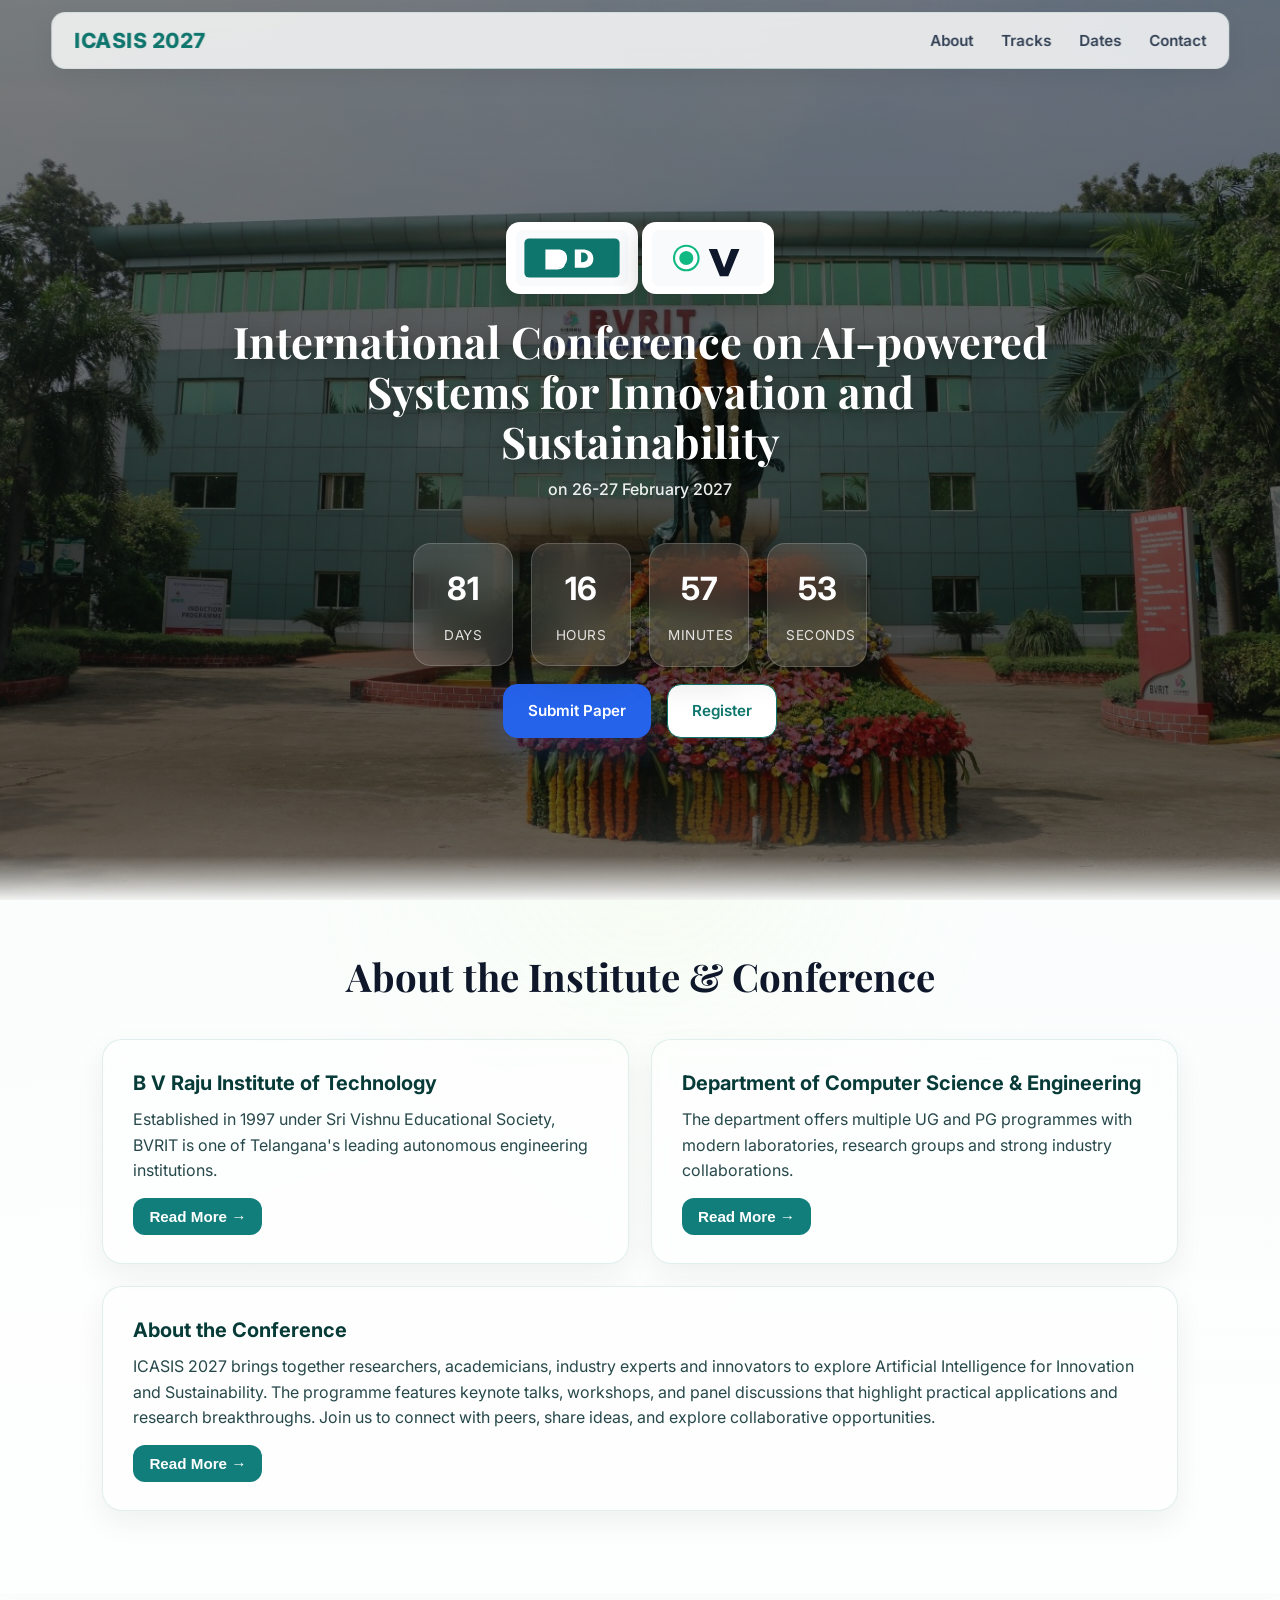
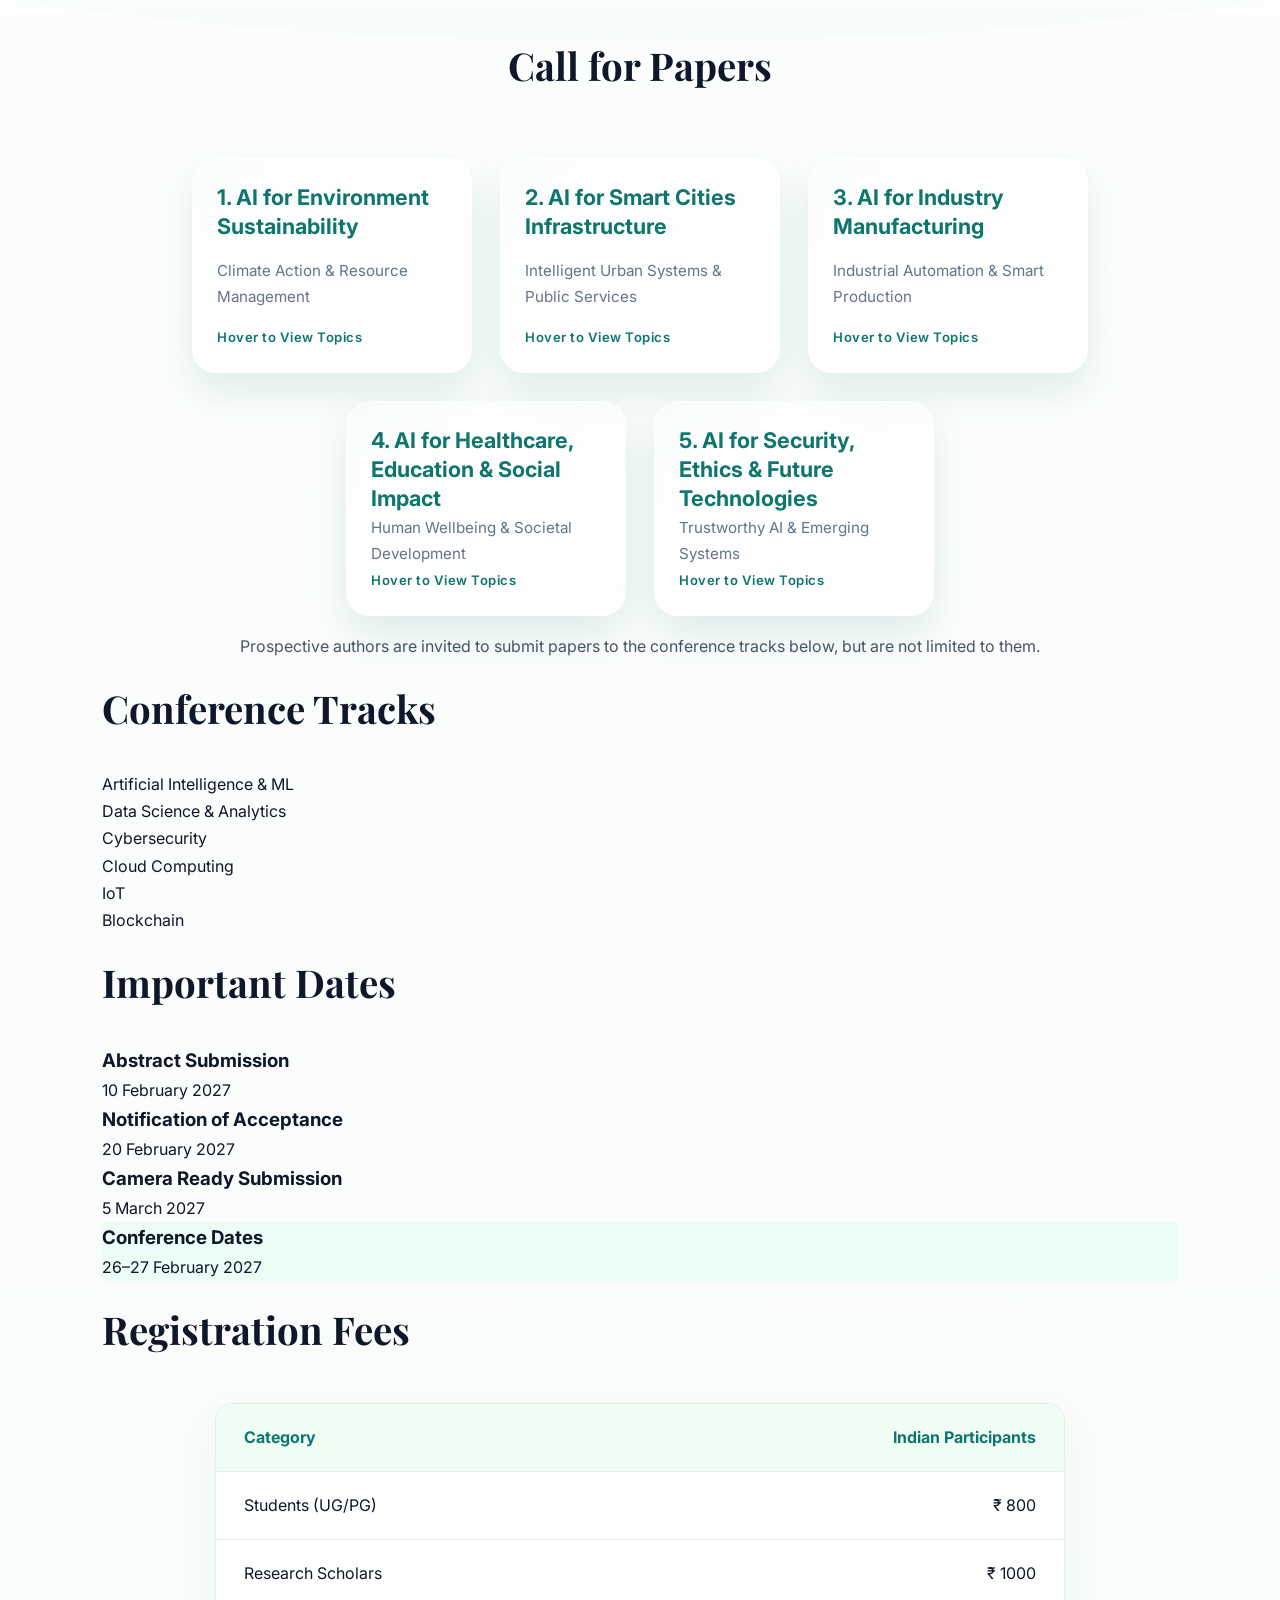
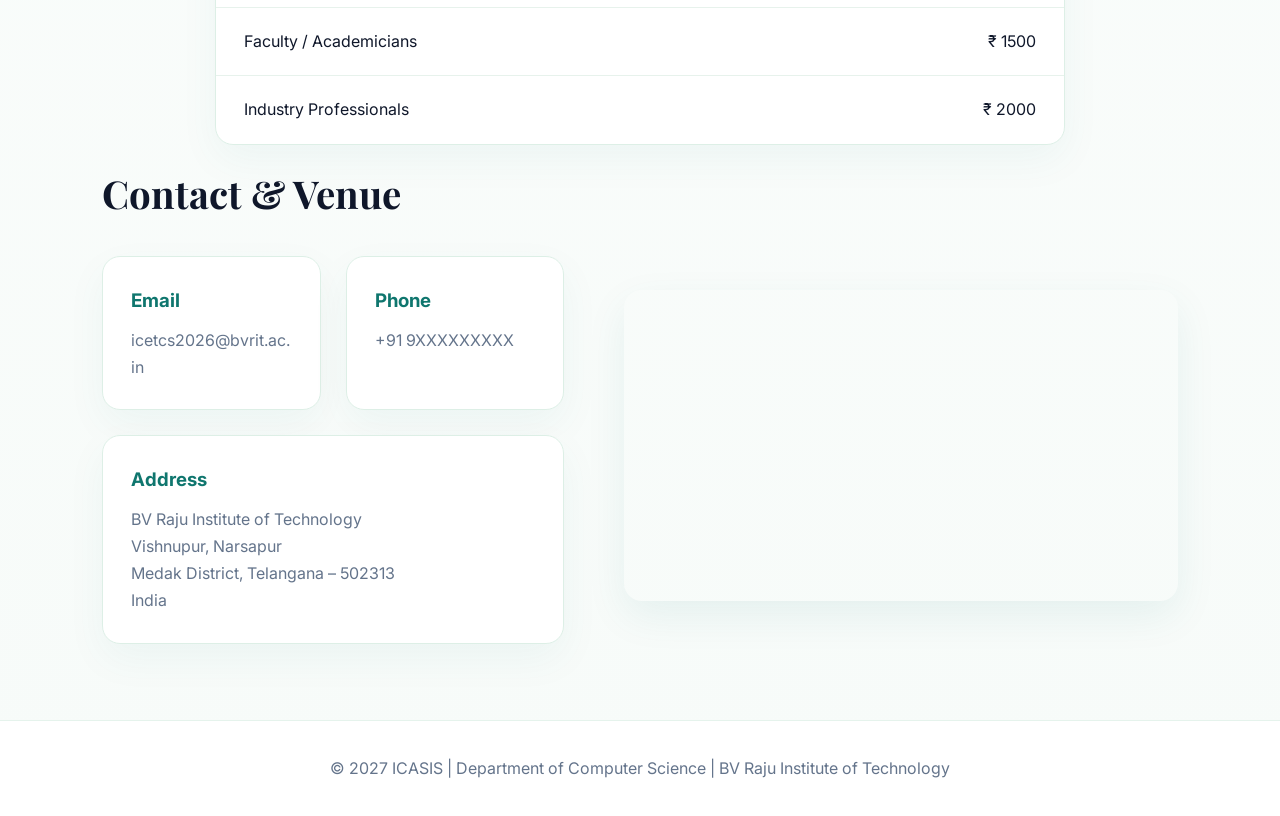
==== index.html @ be3a8ee1 "Initial commit — About & CFP UI updates" ====
<!DOCTYPE html>
<html lang="en">
<head>
    <meta charset="UTF-8">
    <title>ICASIS 2027 | BV Raju Institute of Technology</title>
    <meta name="viewport" content="width=device-width, initial-scale=1.0">

    <!-- Google Fonts -->
    <link href="https://fonts.googleapis.com/css2?family=Playfair+Display:wght@600&family=Inter:wght@400;500;600&display=swap" rel="stylesheet">

    <!-- External CSS -->
    <link rel="stylesheet" href="style.css?v=2">
</head>

<body>

<nav>
    <div class="logo">ICASIS 2027</div>
    <div class="nav-links">
        <a href="#about">About</a>
        <a href="#tracks">Tracks</a>
        <a href="#dates">Dates</a>
        <a href="#contact">Contact</a>
    </div>
</nav>

<section class="hero">

    <div class="hero-overlay"></div>

    <div class="hero-content">

        <div class="hero-logos">

            <img src="images/bvrit-logo.svg" alt="BVRIT">

            <img src="images/conference-logo.svg" alt="Conference">

        </div>

        <h1>
            International Conference on AI-powered Systems for Innovation and Sustainability
        </h1>


        <p>on 26-27 February 2027</p>

        <div class="countdown">

    <div class="time-box">
        <span id="days">00</span>
        <small>Days</small>
    </div>

    <div class="time-box">
        <span id="hours">00</span>
        <small>Hours</small>
    </div>

    <div class="time-box">
        <span id="minutes">00</span>
        <small>Minutes</small>
    </div>

    <div class="time-box">
        <span id="seconds">00</span>
        <small>Seconds</small>
    </div>

</div>

        <div class="buttons">

            <a href="#registration" class="btn primary">
                Submit Paper
            </a>

            <a href="#contact" class="btn secondary">
                Register
            </a>

        </div>

    </div>

</section>


<!-- ===========================

    <!-- ===========================
         ABOUT (Redesigned)
    =========================== -->

    <section class="section" id="about">

        <div class="about-section">

            <div class="about-header section-title">
                <h2>About the Institute & Conference</h2>
            </div>

            <div class="about-grid">

                <article class="about-card" data-preview-lines="3" aria-expanded="false">
                    <h3>B V Raju Institute of Technology</h3>
                    <p class="preview">Established in 1997 under Sri Vishnu Educational Society, BVRIT is one of Telangana's leading autonomous engineering institutions.</p>
                    <div class="full-content" hidden>
                        <p>B V Raju Institute of Technology (BVRIT) was established in 1997 under the auspices of the Sri Vishnu Educational Society (SVES) by the eminent philanthropist Padmabhushan Dr. B. V. Raju. Since 2014, the institute has been granted autonomous status by the University Grants Commission (UGC). It is approved by AICTE and affiliated to JNTU Hyderabad, Telangana. The institute is guided by a governing body comprising distinguished professionals from IITs, premier engineering institutions, and government sectors, under the leadership of Sri K. V. Vishnu Raju. The institution follows a strong academic governance framework focused on continuous improvement, quality enhancement, and excellence in technical education.</p>
                        <p>The institute offers a wide range of undergraduate and postgraduate programmes. The undergraduate programmes include Bachelor of Technology (B.Tech) in Computer Science and Engineering, Computer Science and Engineering (Artificial Intelligence and Machine Learning), Computer Science and Engineering (Data Science), Artificial Intelligence and Data Science, Information Technology, Electronics and Communication Engineering, Electrical and Electronics Engineering, Mechanical Engineering, Civil Engineering, Biomedical Engineering, Pharmaceutical Engineering, and Chemical Engineering. At the postgraduate level, the institute offers M.Tech programmes in VLSI Design, Embedded Systems, Electric Vehicle Technology, Electrical Power Systems, Engineering Design, Computer Science and Engineering, Data Science, and Chemical Engineering.</p>
                        <p>The vision of establishing BVRIT was to provide high-quality technical education in an environment that fosters the holistic development of students. Over the years, the institute has strengthened its academic reputation through innovative teaching–learning practices, outcome-based education, modern infrastructure, industry-aligned curriculum, and strong placement support. It continues to nurture engineering graduates with strong technical competence, ethical values, and professional skills required for global challenges.</p>
                    </div>
                    <button class="btn read-more">Read More →</button>
                </article>

                <article class="about-card" data-preview-lines="3" aria-expanded="false">
                    <h3>Department of Computer Science & Engineering</h3>
                    <p class="preview">The department offers multiple UG and PG programmes with modern laboratories, research groups and strong industry collaborations.</p>
                    <div class="full-content" hidden>
                        <p>The Department of Computer Science and Engineering at BVRIT was established in 1997. At present, the department offers five undergraduate programmes: Computer Science and Engineering with an intake of 540 students, CSE–Artificial Intelligence and Machine Learning with an intake of 180 students, CSE–Data Science with an intake of 180 students, Artificial Intelligence and Data Science with an intake of 180 students, and Computer Science and Business Systems with an intake of 60 students. The department also offers two M.Tech programmes in Computer Science and Engineering and Data Science with an intake of 12 students each.</p>
                        <p>The department is equipped with state-of-the-art infrastructure, advanced computing facilities, high-speed internet, and wireless networks to support quality education and research. The faculty members, with strong teaching and research expertise, are committed to delivering high-quality technical education and fostering innovation among students.</p>
                        <p>The department actively promotes industry–institute collaboration by identifying emerging areas of interest and engaging in funded research projects, consultancy services, and collaborative initiatives. The major research areas of the department include Artificial Intelligence, Machine Learning, Data Science, Big Data, Internet of Things, Cyber Security, Image Processing, Information Security, Virtual Reality, Blockchain Technology, Parallel Processing, and Human–Computer Interaction.</p>
                    </div>
                    <button class="btn read-more">Read More →</button>
                </article>

                <article class="about-card fullwidth" data-preview-lines="3" aria-expanded="false">
                    <h3>About the Conference</h3>
                    <p class="preview">ICASIS 2027 brings together researchers, academicians, industry experts and innovators to explore Artificial Intelligence for Innovation and Sustainability. The programme features keynote talks, workshops, and panel discussions that highlight practical applications and research breakthroughs. Join us to connect with peers, share ideas, and explore collaborative opportunities.</p>
                    <div class="full-content" hidden>
                        <p>The International Conference on AI-powered Systems for Innovation and Sustainability (ICASIS 2027) aims to explore the transformative potential of Artificial Intelligence (AI) in driving innovative solutions that promote sustainable development across industries. As the world faces pressing global challenges such as climate change, resource depletion, and rapid urbanization, this conference brings together leading researchers, industry experts, policymakers, and innovators to discuss how AI technologies can accelerate sustainability efforts while fostering innovation.</p>
                        <p>The conference will focus on cutting-edge advancements in AI and machine learning, particularly in the areas of smart cities, energy optimization, climate prediction, sustainable agriculture, and resource management. It will provide a dynamic platform for sharing research findings, successful applications, and case studies that demonstrate how AI-powered systems can help solve complex environmental and societal problems.</p>
                        <p>Key topics include AI-driven automation for clean energy, AI for environmental monitoring and climate change mitigation, sustainable manufacturing through AI, and AI-enabled solutions for smart transportation and urban planning. The conference will feature keynote speakers, technical sessions, panel discussions, and workshops that will offer valuable insights into the practical implementation of AI technologies in sustainable practices.</p>
                        <p>By fostering collaboration across sectors, the conference aims to inspire novel ideas, promote cross-disciplinary research, and identify actionable solutions for building a more sustainable future. Whether you are a researcher, a business leader, or a policymaker, this conference promises to be an intellectually stimulating and professionally rewarding experience, advancing the synergy between AI, innovation, and sustainability.</p>
                    </div>
                    <button class="btn read-more">Read More →</button>
                </article>

            </div>

            <!-- About cards expand in-place; modal markup removed -->

        </div>

    </section>

    <!-- ===========================
         CALL FOR PAPERS
    =========================== -->

<section class="section" id="call">

    <div class="section-title">
        <h2>Call for Papers</h2>
    </div>

    <div class="cfp-grid">

    <!-- Track 1 -->
    <div class="cfp-card">
        <div class="cfp-card-inner">

            <div class="cfp-front">
                <h3>1. AI for Environment Sustainability</h3>
                <p>Climate Action & Resource Management</p>
                <span>Hover to View Topics</span>
            </div>

            <div class="cfp-back">
                <ul>
                    <li>Climate change prediction</li>
                    <li>Smart agriculture and crop monitoring</li>
                    <li>Renewable energy optimization</li>
                    <li>Water resource management</li>
                    <li>Pollution detection and monitoring</li>
                    <li>Disaster prediction systems</li>
                </ul>
            </div>

        </div>
    </div>

    <!-- Track 2 -->
    <div class="cfp-card">
        <div class="cfp-card-inner">

            <div class="cfp-front">
                <h3>2. AI for Smart Cities Infrastructure</h3>
                <p>Intelligent Urban Systems & Public Services</p>
                <span>Hover to View Topics</span>
            </div>

            <div class="cfp-back">
                <ul>
                    <li>Smart traffic management</li>
                    <li>Urban mobility solutions</li>
                    <li>Public safety and surveillance</li>
                    <li>Waste management systems</li>
                    <li>Smart governance and e-services</li>
                    <li>Urban planning analytics</li>
                </ul>
            </div>

        </div>
    </div>

    <!-- Track 3 -->
    <div class="cfp-card">
        <div class="cfp-card-inner">

            <div class="cfp-front">
                <h3>3. AI for Industry Manufacturing</h3>
                <p>Industrial Automation & Smart Production</p>
                <span>Hover to View Topics</span>
            </div>

            <div class="cfp-back">
                <ul>
                    <li>Predictive maintenance</li>
                    <li>Robotics and automation</li>
                    <li>Digital twin technology</li>
                    <li>Quality inspection systems</li>
                    <li>Supply chain optimization</li>
                    <li>Industrial IoT applications</li>
                </ul>
            </div>

        </div>
    </div>

    <!-- Track 4 -->
    <div class="cfp-card">
        <div class="cfp-card-inner">

            <div class="cfp-front">
                <h3>4. AI for Healthcare, Education & Social Impact</h3>
                <p>Human Wellbeing & Societal Development</p>
                <span>Hover to View Topics</span>
            </div>

            <div class="cfp-back">
                <ul>
                    <li>Medical diagnosis and imaging</li>
                    <li>Drug discovery and bioinformatics</li>
                    <li>Telemedicine systems</li>
                    <li>Intelligent tutoring systems</li>
                    <li>Learning analytics</li>
                    <li>Assistive technologies</li>
                </ul>
            </div>

        </div>
    </div>

    <!-- Track 5 -->
    <div class="cfp-card">
        <div class="cfp-card-inner">

            <div class="cfp-front">
                <h3>5. AI for Security, Ethics & Future Technologies</h3>
                <p>Trustworthy AI & Emerging Systems</p>
                <span>Hover to View Topics</span>
            </div>

            <div class="cfp-back">
                <ul>
                    <li>Cybersecurity and threat detection</li>
                    <li>Privacy-preserving AI</li>
                    <li>Explainable AI (XAI)</li>
                    <li>AI governance and policy</li>
                    <li>Generative AI systems</li>
                    <li>Edge AI and next-generation technologies</li>
                </ul>
            </div>

        </div>
    </div>

</div>

    <p class="cfp-intro">
        Prospective authors are invited to submit papers to the conference tracks below, but are not limited to them.
    </p>

</section>
<!--Tracks-->
<section class="section" id="tracks">
    <h2>Conference Tracks</h2>
    <div class="tracks">
        <div class="track">Artificial Intelligence & ML</div>
        <div class="track">Data Science & Analytics</div>
        <div class="track">Cybersecurity</div>
        <div class="track">Cloud Computing</div>
        <div class="track">IoT</div>
        <div class="track">Blockchain</div>
    </div>
</section>
 <!--Important Dates section-->
<section class="section" id="dates">
    <h2>Important Dates</h2>

    <div class="dates-grid">
        <div class="date-card">
            <h3>Abstract Submission</h3>
            <p>10 February 2027</p>
        </div>

        <div class="date-card">
            <h3>Notification of Acceptance</h3>
            <p>20 February 2027</p>
        </div>

        <div class="date-card">
            <h3>Camera Ready Submission</h3>
            <p>5 March 2027</p>
        </div>

        <div class="date-card highlight">
            <h3>Conference Dates</h3>
            <p>26–27 February 2027</p>
        </div>
    </div>
</section>


<!--Registration-->

<section class="section" id="registration">
    <h2>Registration Fees</h2>

    <div class="registration-table">
        <div class="reg-row header">
            <div>Category</div>
            <div>Indian Participants</div>
        </div>

        <div class="reg-row">
            <div>Students (UG/PG)</div>
            <div>₹ 800</div>
        </div>

        <div class="reg-row">
            <div>Research Scholars</div>
            <div>₹ 1000</div>
        </div>

        <div class="reg-row">
            <div>Faculty / Academicians</div>
            <div>₹ 1500</div>
        </div>

        <div class="reg-row">
            <div>Industry Professionals</div>
            <div>₹ 2000</div>
        </div>
    </div>
</section>

<!--Contact and Venue-->

<section class="section" id="contact">
    <h2>Contact & Venue</h2>

    <div class="contact-container">

        <div class="contact-tiles">
            <div class="contact-row">
                <div class="tile small">
                    <h3>Email</h3>
                    <p>icetcs2026@bvrit.ac.in</p>
                </div>

                <div class="tile small">
                    <h3>Phone</h3>
                    <p>+91 9XXXXXXXXX</p>
                </div>
            </div>

            <div class="tile full">
                <h3>Address</h3>
                <p>
                BV Raju Institute of Technology<br>
                Vishnupur, Narsapur<br>
                Medak District, Telangana – 502313<br>
                India
                </p>
            </div>
        </div>

        <div>
            <iframe 
            src="https://www.google.com/maps?q=BV+Raju+Institute+of+Technology+Narsapur&output=embed">
            </iframe>

                
        </div>

    </div>
</section>

<footer>
© 2027 ICASIS | Department of Computer Science | BV Raju Institute of Technology
</footer>
            </section>

            

    <div class="blur one"></div>
    <div class="blur two"></div>
    <div class="blur three"></div>

    <script src="script.js"></script>
</body>
</html>
---- style.css ----
/* ===========================
   GLOBAL
=========================== */

*{
    margin:0;
    padding:0;
    box-sizing:border-box;
    scroll-behavior:smooth;
}


/* ===========================
  Scroll Animations
=========================== */
.hidden{

opacity:0;

transform:translateY(60px);

transition:all .8s ease;

}

.show{

opacity:1;

transform:translateY(0);

}

/* ===========================
   DIVIDER
=========================== */

.section{

position:relative;

padding:40px 8% 48px;

}

.section::before{

content:"";

display:none;

}

body{
    font-family:'Inter',sans-serif;

    background:
        radial-gradient(circle at top left,
            rgba(16,185,129,.05),
            transparent 30%),

        radial-gradient(circle at top right,
            rgba(20,184,166,.04),
            transparent 35%),

        linear-gradient(
            180deg,
            #FFFFFF 0%,
            #FCFEFD 40%,
            #F7FBF9 100%
        );

    color:#0F172A;

    line-height:1.7;

    overflow-x:hidden;
}

body::before{

    content:"";

    position:fixed;

    inset:0;

    pointer-events:none;

    opacity:.03;

    background-image:
    radial-gradient(#0F766E 0.5px, transparent 0.5px);

    background-size:18px 18px;

    z-index:-1;

}

/* ===========================
   PARTICLES
=========================== */

/*#particles{
    position:fixed;
    top:0;
    left:0;
    width:100%;
    height:100%;
    z-index:-1;
}*/

/* ===========================
   GRID BACKGROUND
=========================== 
.grid-bg{

position:fixed;

inset:0;

z-index:-3;

opacity:.35;

background-image:

linear-gradient(rgba(15,118,110,.05) 1px, transparent 1px),

linear-gradient(90deg, rgba(15,118,110,.05) 1px, transparent 1px);

background-size:50px 50px;

mask-image:radial-gradient(circle at center,
black,
transparent 95%);

}*/

/* ===========================
   NAVBAR
=========================== */

nav{
    position:fixed;

    top:12px;
    left:50%;
    transform:translateX(-50%);

    width:92%;
    max-width:1240px;

    padding:10px 22px;

    display:flex;
    justify-content:space-between;
    align-items:center;

    background:rgba(255,255,255,.82);

    backdrop-filter:blur(22px);
    -webkit-backdrop-filter:blur(22px);

    border:1px solid rgba(15,118,110,.08);

    border-radius:14px;

    box-shadow:
        0 8px 24px rgba(0,0,0,.06);

    z-index:1000;
}

nav::after{

content:"";

position:absolute;

left:30px;
right:30px;
bottom:-1px;

height:1px;

background:linear-gradient(
90deg,
transparent,
rgba(15,118,110,.25),
transparent
);

}

.logo{

    font-size:1.3rem;

    font-weight:800;

    letter-spacing:.5px;

    color:#0F766E;

}

nav a{

    position:relative;

    color:#334155;

    text-decoration:none;

    margin-left:20px;

    font-size:.95rem;

    font-weight:600;

    transition:.3s;

}

nav a:hover{

color:#0F766E;

}

nav a::after{

content:"";

position:absolute;

bottom:-8px;

left:0;

width:0;

height:2px;

background:#10B981;

transition:.3s;

}

nav a:hover::after{

width:100%;

}

.nav-links{
    display:flex;
    align-items:center;
    gap:8px;
    flex-wrap:wrap;
}

/* ===========================
   HERO
=========================== */

.hero{
    position:relative;
    min-height:100vh;
    display:flex;
    justify-content:center;
    align-items:center;
    text-align:center;
    overflow:hidden;
    background-image:url("images/hero-bg.jpg");
    background-repeat:no-repeat;
    background-size:cover;
    background-position:center;
    /* small bottom padding so the next section sits slightly lower */
    padding:80px 20px 40px;
}

.hero-overlay{

position:absolute;

inset:0;

background:

linear-gradient(

rgba(0,0,0,.28),

rgba(0,0,0,.42)

);

}

.hero-content{
    position:relative;
    z-index:3;

    max-width:900px;

    margin:auto;

    display:flex;
    flex-direction:column;
    align-items:center;
    justify-content:center;

    padding-top:20px;
}

.hero-logos{

gap:20px;

margin-bottom:14px;

}

.hero-logos img{

height:72px;

width:auto;

background:white;

padding:8px 10px;

border-radius:14px;

box-shadow:

0 10px 30px rgba(0,0,0,.2);

object-fit:contain;

}

.hero h1{

    font-family:'Playfair Display', serif;

    font-size:clamp(2rem, 3.4vw, 2.8rem);

    font-weight:700;

    color:white;

    line-height:1.15;

    max-width:820px;

    margin:0 auto 10px;

    text-shadow:0 4px 18px rgba(0,0,0,.35);

}

.hero p{

    color:rgba(255,255,255,.92);

    font-size:1rem;

    margin-bottom:4px;

    font-weight:500;

}

.hero::before{

content:"";

position:absolute;

inset:0;

background:
linear-gradient(
rgba(8,20,18,.34),
rgba(8,20,18,.45)
);

z-index:0;

}

.hero::after{
    content:"";
    position:absolute;
    left:0;
    right:0;
    bottom:0;
    height:160px;
    background:linear-gradient(
        180deg,
        rgba(255,255,255,0) 0%,
        rgba(255,255,255,.04) 25%,
        rgba(255,255,255,.12) 60%,
        rgba(252,254,253,.95) 100%
    );
    z-index:1;
    pointer-events:none;
}

.buttons{
    margin-top:18px;

    display:flex;

    gap:16px;

    justify-content:center;
}

.btn{

padding:13px 24px;

font-size:.95rem;

border-radius:14px;

font-weight:600;

text-decoration:none;
	display:inline-flex;

align-items:center;

justify-content:center;

transition:.3s;

}

/* ===========================
   PRIMARY BUTTON
=========================== */

.primary{

    background:#2563EB;

    color:white;

    border:1px solid #2563EB;

    box-shadow:
        0 10px 35px rgba(37,99,235,.28);

}

.primary:hover{

    background:#1D4ED8;

    border-color:#1D4ED8;

    transform:translateY(-3px);

}

/* Secondary */

.secondary{
    background:white;
    color:#0F766E;
    border:1px solid #0F766E;
}

.secondary:hover{
    background:#0F766E;
    color:white;
}

.countdown{

display:flex;

justify-content:center;

gap:18px;

margin-top:35px;

flex-wrap:wrap;

}

.time-box{

width:100px;

padding:18px;

background:rgba(255,255,255,.12);

backdrop-filter:blur(16px);

border:1px solid rgba(255,255,255,.18);

border-radius:18px;

box-shadow:
0 15px 35px rgba(0,0,0,.12);

}

.time-box span{

display:block;

font-size:2rem;

font-weight:700;

color:white;

}

.time-box small{

display:block;

margin-top:8px;

color:rgba(255,255,255,.85);

font-size:.85rem;

letter-spacing:.5px;

text-transform:uppercase;

}

.cfp-list{
    margin-top:24px;
    padding-left:22px;
    color:#475569;
    display:grid;
    gap:10px;
}

.cfp-list li::marker{
    color:#10B981;
}

/* Call for Papers intro placement under tiles */
.cfp-intro{
    max-width:980px;
    margin:18px auto 0;
    color:#475569;
    line-height:1.6;
    text-align:center;
    font-size:0.98rem;
    padding:0 12px;
}

@media(min-width:900px){
    .cfp-intro{ font-size:1rem }
}

@media(max-width:640px){
    .cfp-intro{ padding:0 20px; font-size:0.95rem }
}

/* ===========================
   SECTION
=========================== */

.section{
    padding:36px 8% 28px;
}

.hero + .section{
    position:relative;
    z-index:2;
    margin-top:-6px;
    padding-top:20px;
    background:linear-gradient(180deg, rgba(255,255,255,0) 0%, rgba(255,255,255,.08) 25%, rgba(255,255,255,.5) 100%);
}

/* Reduce double-padding between consecutive sections */
.section + .section{
    padding-top:0;
    padding-bottom:16px;
}

.section h2{
    font-family:'Playfair Display',serif;
    font-size:2.4rem;
    margin-bottom:30px;
    color:#0F172A;
}

/* Center short section titles and smooth About->Call transition */
.section-title{ text-align:center }

/* Ensure Call for Papers heading centers nicely */
#call .section-title h2{ margin:0 auto 22px; text-align:center }

/* Animated soft background for About and Call sections */
#about,
#call{
    position:relative;
    overflow:hidden;
}

#about::before,
#call::before{
    content:"";
    position:absolute;
    inset:0;
    z-index:0;
    pointer-events:none;
    background:
        radial-gradient(circle at 18% 18%, rgba(16,185,129,.16), transparent 24%),
        radial-gradient(circle at 78% 12%, rgba(14,165,233,.12), transparent 20%),
        radial-gradient(circle at 62% 82%, rgba(96,165,250,.1), transparent 18%),
        linear-gradient(180deg, rgba(255,255,255,.72), rgba(247,251,249,.82));
    background-repeat:no-repeat;
    background-size:360px 360px, 280px 280px, 240px 240px, 100% 100%;
    mix-blend-mode:screen;
    animation: drift-background 28s ease-in-out infinite;
}

#call::before{
    background:
        radial-gradient(circle at 20% 14%, rgba(16,185,129,.16), transparent 24%),
        radial-gradient(circle at 85% 18%, rgba(14,165,233,.12), transparent 22%),
        radial-gradient(circle at 52% 78%, rgba(96,165,250,.09), transparent 20%),
        linear-gradient(180deg, rgba(255,255,255,.78), rgba(247,251,249,.9));
}

@keyframes drift-background{
    0%,100%{ background-position:18% 18%, 78% 12%, 62% 82%, 0 0 }
    50%{ background-position:15% 22%, 82% 10%, 58% 86%, 0 0 }
}

/* Curved separator from About down into Call */
#call::after{
    content:"";
    position:absolute;
    top:-72px;
    left:50%;
    transform:translateX(-50%);
    width:120%;
    height:120px;
    background:linear-gradient(180deg, rgba(247,251,249,0) 0%, rgba(247,251,249,1) 100%);
    border-bottom-left-radius:60% 100%;
    border-bottom-right-radius:60% 100%;
    z-index:0;
    pointer-events:none;
}

/* Gentle visual transition from About to Call section */
#about{ padding-bottom:52px }
#about + #call{ padding-top:40px; background:transparent }






/* ===========================
   TRACKS
=========================== */

.hero::after{
    content:"";
    position:absolute;
    left:0;
    right:0;
    bottom:0;
    height:110px;
    background:linear-gradient(
        180deg,
        rgba(255,255,255,0) 0%,
        rgba(255,255,255,.04) 25%,
        rgba(255,255,255,.12) 60%,
        rgba(252,254,253,.95) 100%
    );
    z-index:1;
    pointer-events:none;

}

/* Smooth card motion and hover glow */
.about-card{
    z-index:1;
    transition:transform .28s ease, box-shadow .28s ease, border-color .28s ease, background .28s ease;
}

.about-card:hover{
    transform:translateY(-10px) scale(1.01);
    box-shadow:0 34px 70px rgba(18,126,124,0.16);
    border-color:rgba(16,185,129,.24);
}

.cfp-card{
    transition:transform .28s ease, box-shadow .28s ease, border-color .28s ease;
    z-index:1;
}

.cfp-card:hover{
    transform:translateY(-10px);
    box-shadow:0 24px 60px rgba(16,185,129,0.14);
    border-color:rgba(16,185,129,.18);
}

.cfp-card-inner{
    position:relative;
    z-index:1;
}

.cfp-card::before{
    content:"";
    position:absolute;
    inset:0;
    border-radius:24px;
    background:radial-gradient(circle at top left, rgba(16,185,129,0.08), transparent 32%);
    opacity:.35;
    pointer-events:none;
}

.cfp-card:hover::before{
    opacity:.55;
}

/* ===========================
   ABOUT (redesigned) styles
   - Glassmorphism cards
   - responsive grid
   - modal styles
=========================== */

.about-section{
    max-width:1200px;
    margin:0 auto;
}

.about-section{ padding:30px 0 }

.about-header{ text-align:center; margin-bottom:22px }

.about-grid{
    display:grid;
    grid-template-columns:repeat(2,minmax(0,1fr));
    gap:22px;
    align-items:start;
}

/* Make top-row cards equal height and stretch */
.about-grid{ align-items:stretch; grid-auto-rows:1fr }

.about-card{
    position:relative;
    background:rgba(255,255,255,0.48);
    backdrop-filter:blur(10px);
    -webkit-backdrop-filter:blur(10px);
    border:1px solid rgba(18,126,124,0.12);
    border-radius:20px;
    padding:28px 30px;
    box-shadow:0 12px 30px rgba(10,30,30,0.06);
    transition:transform .28s ease, box-shadow .28s ease, border-color .28s ease;
    overflow:hidden;
    display:flex;
    flex-direction:column;
    justify-content:flex-start;
    align-items:flex-start;
}

/* Ensure cards have a consistent minimum height */
.about-card{ min-height:220px; height:100% }

/* When one card expands it should cover siblings */
.about-grid{ position:relative }
/* Overlay variant: when opening we overlay the card across the grid */
.about-card.is-open{
    position:relative;
    z-index:10010;
    /* default 'inline' open (kept for small screens) */
    transform:translateY(-8px) scale(1.02);
    box-shadow:0 48px 100px rgba(4,20,18,0.28);
    border-color:rgba(18,126,124,0.18);
    background:rgba(255,255,255,0.76);
    backdrop-filter:blur(14px);
    -webkit-backdrop-filter:blur(14px);
    max-height:80vh;
    overflow:auto;
    transition:transform .32s cubic-bezier(.2,.9,.2,1), box-shadow .32s ease, background .28s ease;
}

/* Overlayed card (covers other two) */
.about-grid .about-card.is-open-overlay{
    position:absolute !important;
    top:0 !important;
    left:0 !important;
    width:100% !important;
    height:100% !important;
    max-height:80vh !important;
    overflow:auto !important;
    transform:translateY(0) scale(1.02) !important;
    border-radius:20px;
}

.card-placeholder{ width:100%; height:0; }
.card-placeholder.fill{ display:block }

/* Dim and send siblings behind when one opens */
.about-card.behind{
    transform:scale(.985);
    filter:blur(2px) brightness(.82) saturate(.9);
    pointer-events:none;
    opacity:.9;
    transition:transform .28s ease, filter .28s ease, opacity .28s ease;
}

/* Hidden expanded content inside card */
.full-content{ display:none; margin-top:12px; color:#0b3835 }
.about-card.is-open .full-content{ display:block }

/* Smooth expand animation for content reveal */
.about-card .full-content{
    animation:content-in .28s ease both;
}
@keyframes content-in{
    from{ opacity:0; transform:translateY(6px) }
    to{ opacity:1; transform:translateY(0) }
}

/* Scrollbar for expanded content */
.about-card.is-open::-webkit-scrollbar{ width:10px }
.about-card.is-open::-webkit-scrollbar-thumb{ background:rgba(12,79,74,.22); border-radius:8px }

/* Read less styling (button text toggled in JS) */
.btn.read-more{ transition:background .2s }

.about-card.fullwidth{ grid-column:1 / -1 }
.about-card{ display:flex; flex-direction:column; }

.about-card:hover{
    transform:translateY(-8px);
    box-shadow:0 28px 60px rgba(18,126,124,0.12);
    border-color:#127e7c;
}

.about-card .stat{
    display:inline-block;
    background:linear-gradient(180deg, rgba(255,255,255,0.6), rgba(255,255,255,0.28));
    padding:8px 12px;
    border-radius:10px;
    font-weight:700;
    color:#084c45;
    margin-bottom:12px;
}

.about-card h3{ font-size:1.25rem; margin:4px 0 12px; color:#073b38; line-height:1.15 }
.about-card .preview{ color:#27484a; line-height:1.6; margin-bottom:14px; overflow:hidden; display:-webkit-box; -webkit-box-orient:vertical; -webkit-line-clamp:3; text-align:left }

.about-card .full-content{ padding-top:8px; text-align:left }
.about-card .full-content p{ margin:0 0 12px 0; line-height:1.75; color:#0b3835 }
.about-card .btn.read-more{ margin-top:auto }

.btn.read-more{ background:#127e7c; color:#fff; border:none; padding:10px 16px; border-radius:12px; cursor:pointer; align-self:flex-start }

/* Modal base */
.modal{ position:fixed; inset:0; align-items:center; justify-content:center; z-index:9999; transition:opacity .28s ease }
/* hide inactive modals to avoid content showing in normal flow */
.modal[aria-hidden="true"]{ display:none; opacity:0; pointer-events:none }
.modal[aria-hidden="false"]{ display:flex; opacity:1; pointer-events:auto }
.modal::before{ content:""; position:absolute; inset:0; background:rgba(6,18,17,0.32); backdrop-filter:blur(6px); -webkit-backdrop-filter:blur(6px); }
.modal-dialog{ position:relative; width:100%; max-width:900px; max-height:80vh; overflow:auto; background:rgba(255,255,255,0.92); border-radius:16px; padding:22px; box-shadow:0 30px 80px rgba(10,30,30,0.25); transform:scale(.96); opacity:0; transition:transform .28s ease, opacity .28s ease }
.modal[aria-hidden="false"] .modal-dialog{ transform:scale(1); opacity:1; animation:modal-in .28s ease both }

@keyframes modal-in{
    from{ transform:scale(.96); opacity:0 }
    to{ transform:scale(1); opacity:1 }
}

.modal-dialog{ width:100%; max-width:920px; max-height:80vh; overflow:auto; background:rgba(255,255,255,0.9); border-radius:16px; padding:22px; box-shadow:0 30px 80px rgba(10,30,30,0.25); transform:scale(.96); transition:transform .28s ease, opacity .28s ease }
.modal[aria-hidden="false"] .modal-dialog{ transform:scale(1) }

.modal-close{ position:absolute; right:12px; top:12px; background:none; border:none; font-size:1.6rem; cursor:pointer }
.modal-content{ padding:8px 6px 20px }

@media(max-width:900px){ .about-grid{ grid-template-columns:repeat(2,1fr) } }
@media(max-width:640px){ .about-grid{ grid-template-columns:1fr } .about-card.fullwidth{ grid-column:auto } }

.highlight{

    background:#ECFDF5;

}

/* ===========================
   REGISTRATION
=========================== */

.registration-table{

    max-width:850px;

    margin:auto;

    margin-top:40px;

    background:white;

    border-radius:18px;

    overflow:hidden;

    border:1px solid #DDEFE6;

    box-shadow:0 15px 40px rgba(15,118,110,.05);

}

.reg-row{

    display:flex;

    justify-content:space-between;

    padding:20px 28px;

    border-bottom:1px solid #E7F2EC;

}

.reg-row:last-child{

    border-bottom:none;

}

.reg-row.header{

    background:#F0FDF4;

    color:#0F766E;

    font-weight:700;

}


/* ===========================
   CALL FOR PAPERS
=========================== */

.cfp-grid{

    display:flex;
    flex-wrap:wrap;
    justify-content:center;
    gap:28px;

    max-width:980px;
    margin:60px auto 0;

}

.cfp-card{

    width:280px;
    height:215px;

    perspective:1400px;

}

.cfp-card-inner{

    position:relative;
    width:100%;
    height:100%;

    transition:.8s cubic-bezier(.175,.885,.32,1.275);

    transform-style:preserve-3d;

}

.cfp-card:hover .cfp-card-inner{

    transform:rotateY(180deg);

}

.cfp-front,
.cfp-back{

    position:absolute;

    width:100%;
    height:100%;

    border-radius:24px;

    overflow:hidden;

    backface-visibility:hidden;

}

.cfp-front{

    background:
    rgba(255,255,255,.42);

    backdrop-filter:blur(18px);

    border:1px solid rgba(255,255,255,.55);

    box-shadow:

        0 18px 40px rgba(15,118,110,.12);

    padding:24px;

    display:flex;
    flex-direction:column;
    justify-content:space-between;

    transition:.45s;

}

.cfp-card:hover .cfp-front{

    transform:

        translateY(-12px)
        rotateX(6deg);

    box-shadow:

        0 25px 60px rgba(15,118,110,.22);

    border-color:#14b8a6;

}

.cfp-back{

    transform: rotateY(180deg);

    background: rgba(255,255,255,.65);

    backdrop-filter: blur(20px);

    border:1px solid rgba(255,255,255,.5);

    color:#1e293b;

    padding:22px;

    display:flex;
    align-items:flex-start;
    justify-content:flex-start;

    overflow-y:auto;

}

.cfp-front h3{

    font-size:1.35rem;

    line-height:1.35;

    color:#0f766e;

}

.cfp-front p{

    color:#64748b;

    font-size:.95rem;

}

.cfp-front span{

    color:#0f766e;

    font-weight:600;

    letter-spacing:.5px;

    font-size:.82rem;

}

.cfp-back ul{

    padding-left:18px;
    margin:0;
    

}

.cfp-back li{

    font-size:.82rem;

    line-height:1.45;

    margin-bottom:8px;

}



.cfp-card{

    animation:float 5s ease-in-out infinite;

}

.cfp-card:nth-child(2){

animation-delay:.6s;

}

.cfp-card:nth-child(3){

animation-delay:1.2s;

}

.cfp-card:nth-child(4){

animation-delay:1.8s;

}

.cfp-card:nth-child(5){

animation-delay:2.4s;

}

@keyframes float{

0%,100%{

transform:translateY(0);

}

50%{

transform:translateY(-8px);

}

}

.cfp-card:hover{

    filter:drop-shadow(0 15px 35px rgba(20,184,166,.22));

}

.cfp-front::before{

content:"";

position:absolute;

inset:-2px;

border-radius:24px;

padding:2px;

background:

linear-gradient(
130deg,
transparent,
rgba(20,184,166,.8),
transparent);

-webkit-mask:

linear-gradient(#fff 0 0) content-box,
linear-gradient(#fff 0 0);

-webkit-mask-composite:xor;

mask-composite:exclude;

opacity:0;

transition:.5s;

}

.cfp-card:hover .cfp-front::before{

opacity:1;

}
/* ===========================
   CONTACT
=========================== */

.contact-container{

    display:grid;

    grid-template-columns:1fr 1.2fr;

    gap:60px;

    align-items:center;

}

.contact-tiles{

    display:flex;

    flex-direction:column;

    gap:25px;

}

.contact-row{

    display:flex;

    gap:25px;

}

.tile{

    background:white;

    padding:28px;

    border-radius:18px;

    border:1px solid #DDEFE6;

    box-shadow:0 15px 40px rgba(15,118,110,.05);

    transition:.35s;

}

.tile:hover{

    transform:translateY(-6px);

    border-color:#22C55E;

    box-shadow:0 20px 45px rgba(15,118,110,.12);

}

.small{

    flex:1;

}

.full{

    width:100%;

}

.tile h3{

    color:#0F766E;

    margin-bottom:10px;

}

.tile p{

    color:#64748B;

    white-space:normal;

    word-break:break-word;

}

/* ===========================
   MAP
=========================== */

iframe{

    width:100%;

    aspect-ratio:16/9;

    border:none;

    border-radius:18px;

    box-shadow:0 15px 40px rgba(15,118,110,.08);

}

.map-btn{

    margin-top:18px;

    display:inline-block;

    padding:12px 26px;

    background:#0F766E;

    color:white;

    border-radius:10px;

    text-decoration:none;

    transition:.35s;

}

.map-btn:hover{

    background:#115E59;

}

.blur{

position:fixed;

border-radius:50%;

filter:blur(120px);

z-index:-2;

}

.one{

width:350px;
height:350px;

background:#6EE7B7;

top:-100px;
left:-100px;

opacity:.22;

}

.two{

width:300px;
height:300px;

background:#99F6E4;

right:-120px;

top:250px;

opacity:.2;

}

.three{

width:280px;
height:280px;

background:#D9F99D;

bottom:-80px;

left:40%;

opacity:.18;

}

/* ===========================
   FOOTER
=========================== */

footer{

    text-align:center;

    padding:34px 20px;

    margin-top:60px;

    background:white;

    color:#64748B;

    border-top:1px solid #E5F3EC;

}



/* ===========================
   RESPONSIVE
=========================== */

@media(max-width:900px){

    nav{

        padding:20px 30px;

    }

    .section{

        padding:28px 8%;

    }

    .hero h1{

        font-size:2.5rem;

    }

    .contact-container{

        grid-template-columns:1fr;

    }

    .contact-row{

        flex-direction:column;

    }

    .reg-row{

        flex-direction:column;

        gap:10px;

    }

}

@media(max-width:700px){
    nav{
        width:94%;
        padding:16px 20px;
        flex-direction:column;
        gap:12px;
    }

    .nav-links{
        justify-content:center;
    }

    .hero{
        background-size:cover;
        background-position:center;
    }

    .hero-logos{
        flex-direction:column;
        align-items:center;
        gap:20px;
    }

    .buttons{
        flex-direction:column;
        width:100%;
    }

    .btn{
        width:100%;
        text-align:center;
    }

}
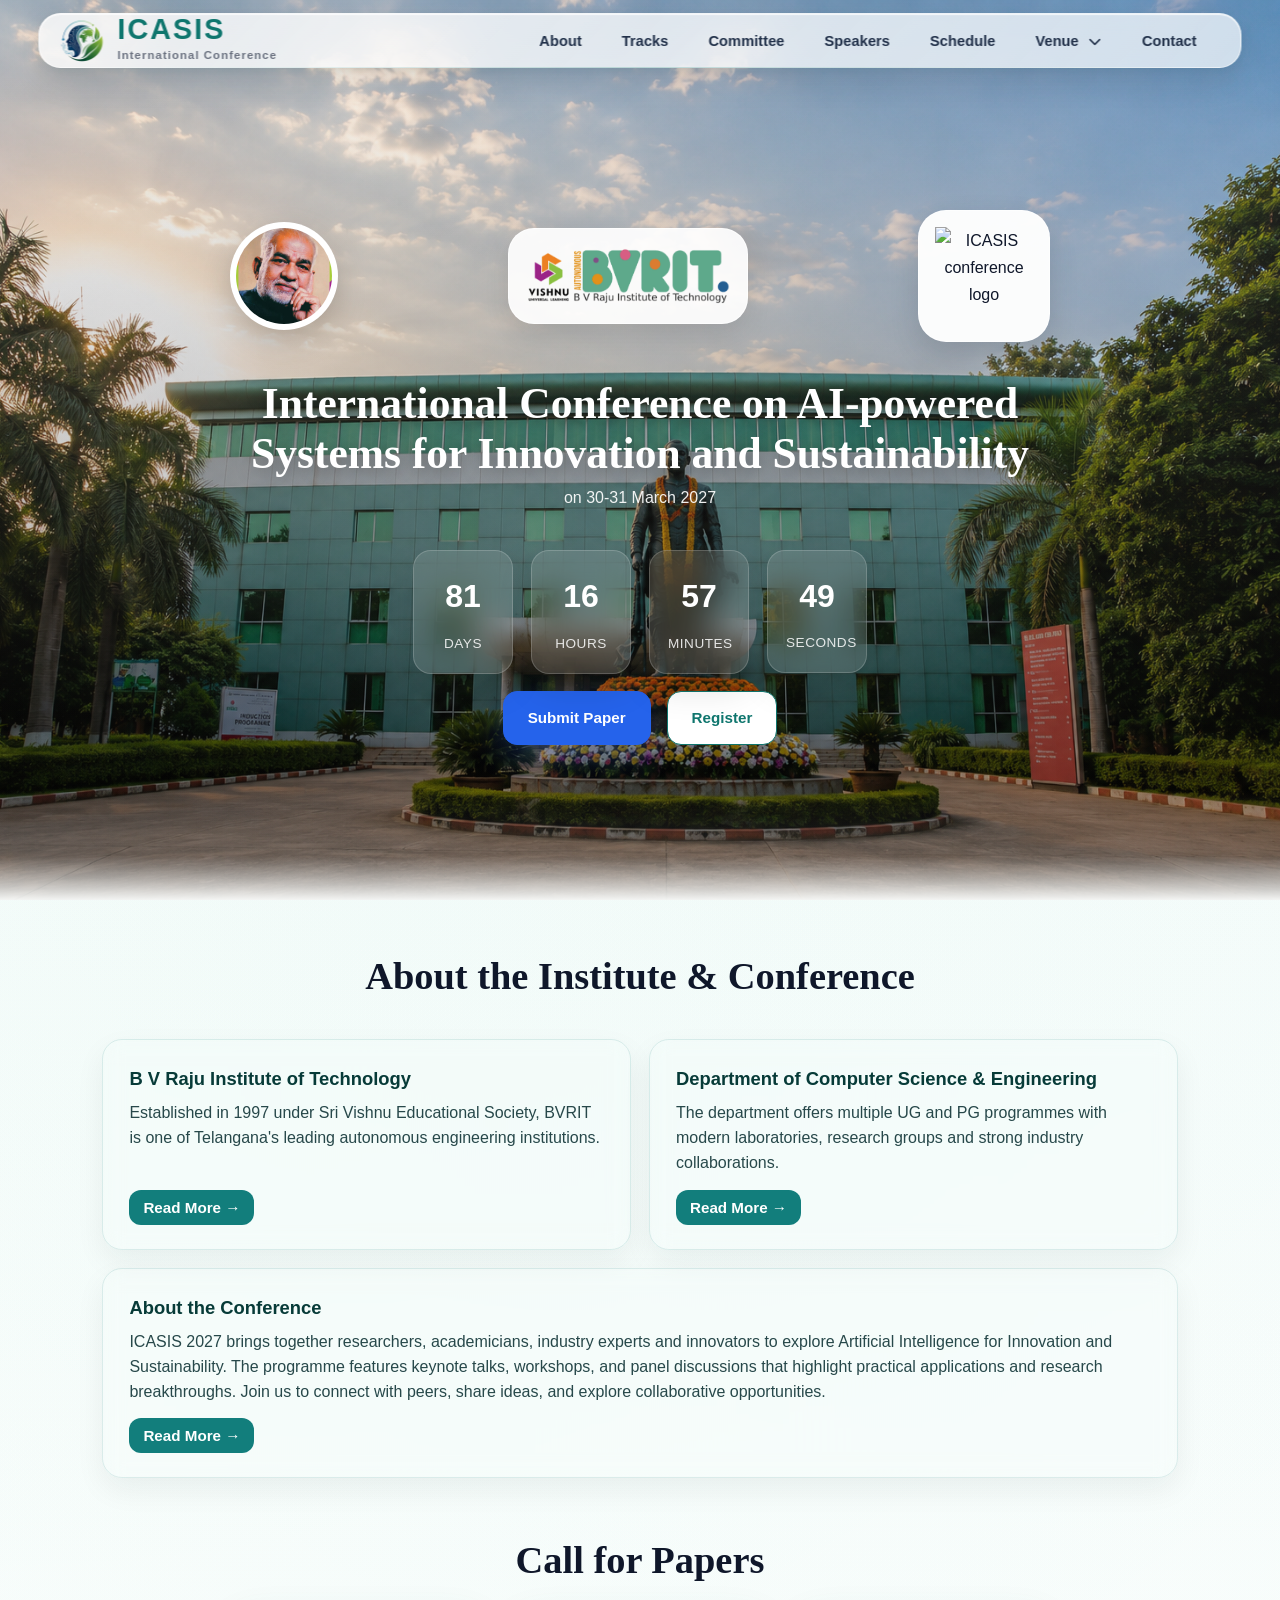
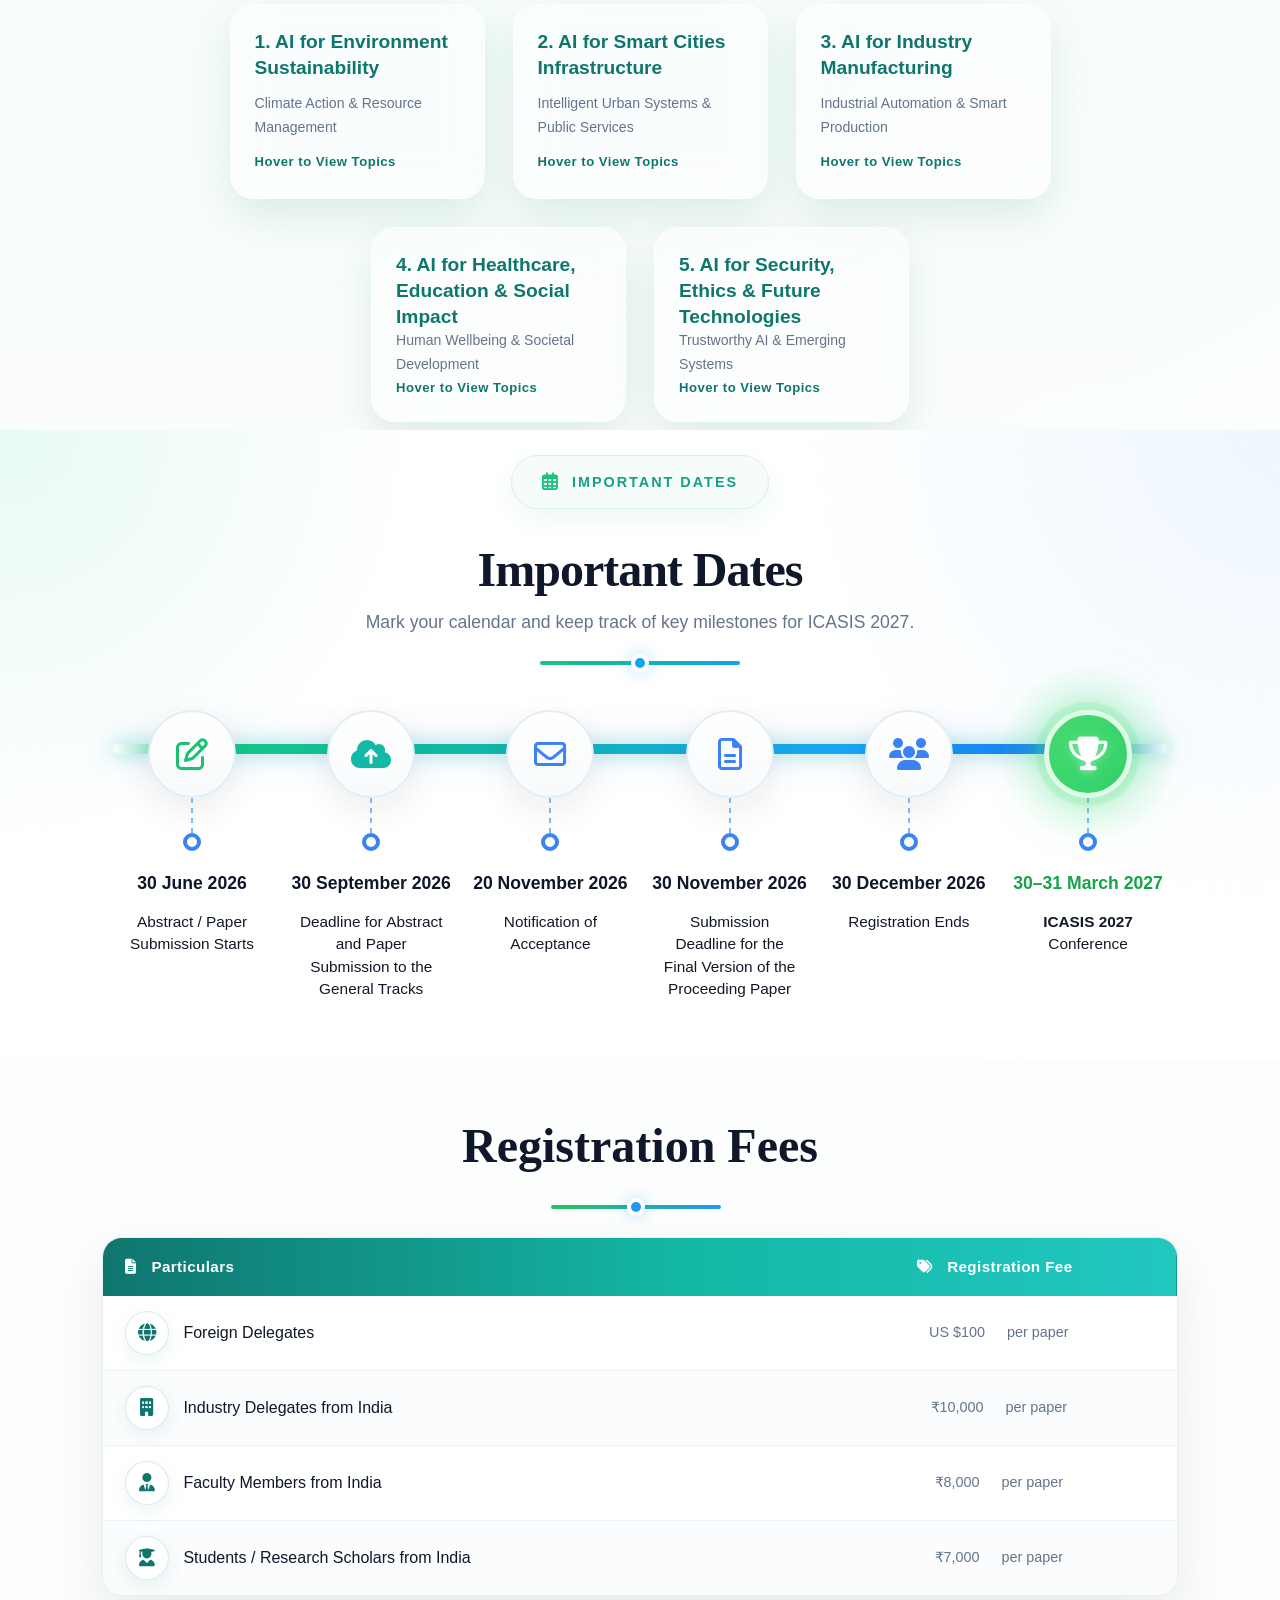
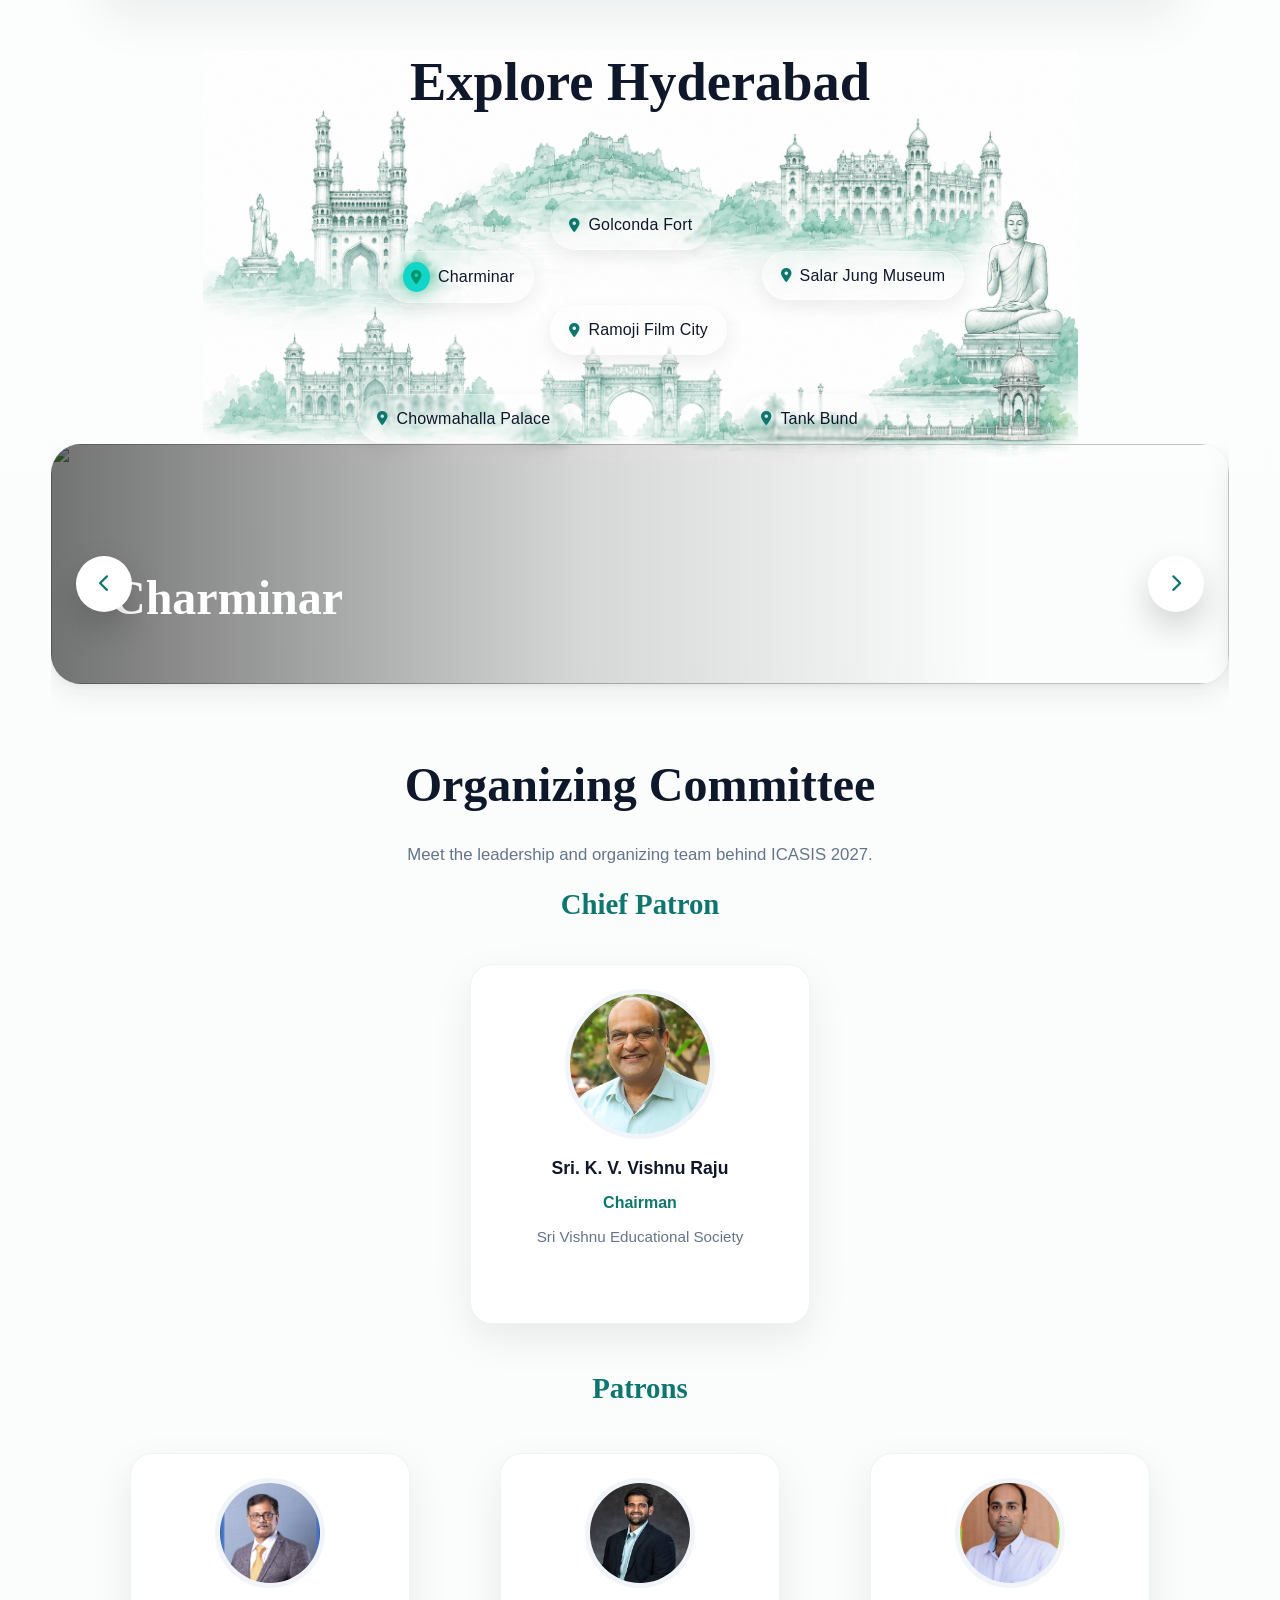
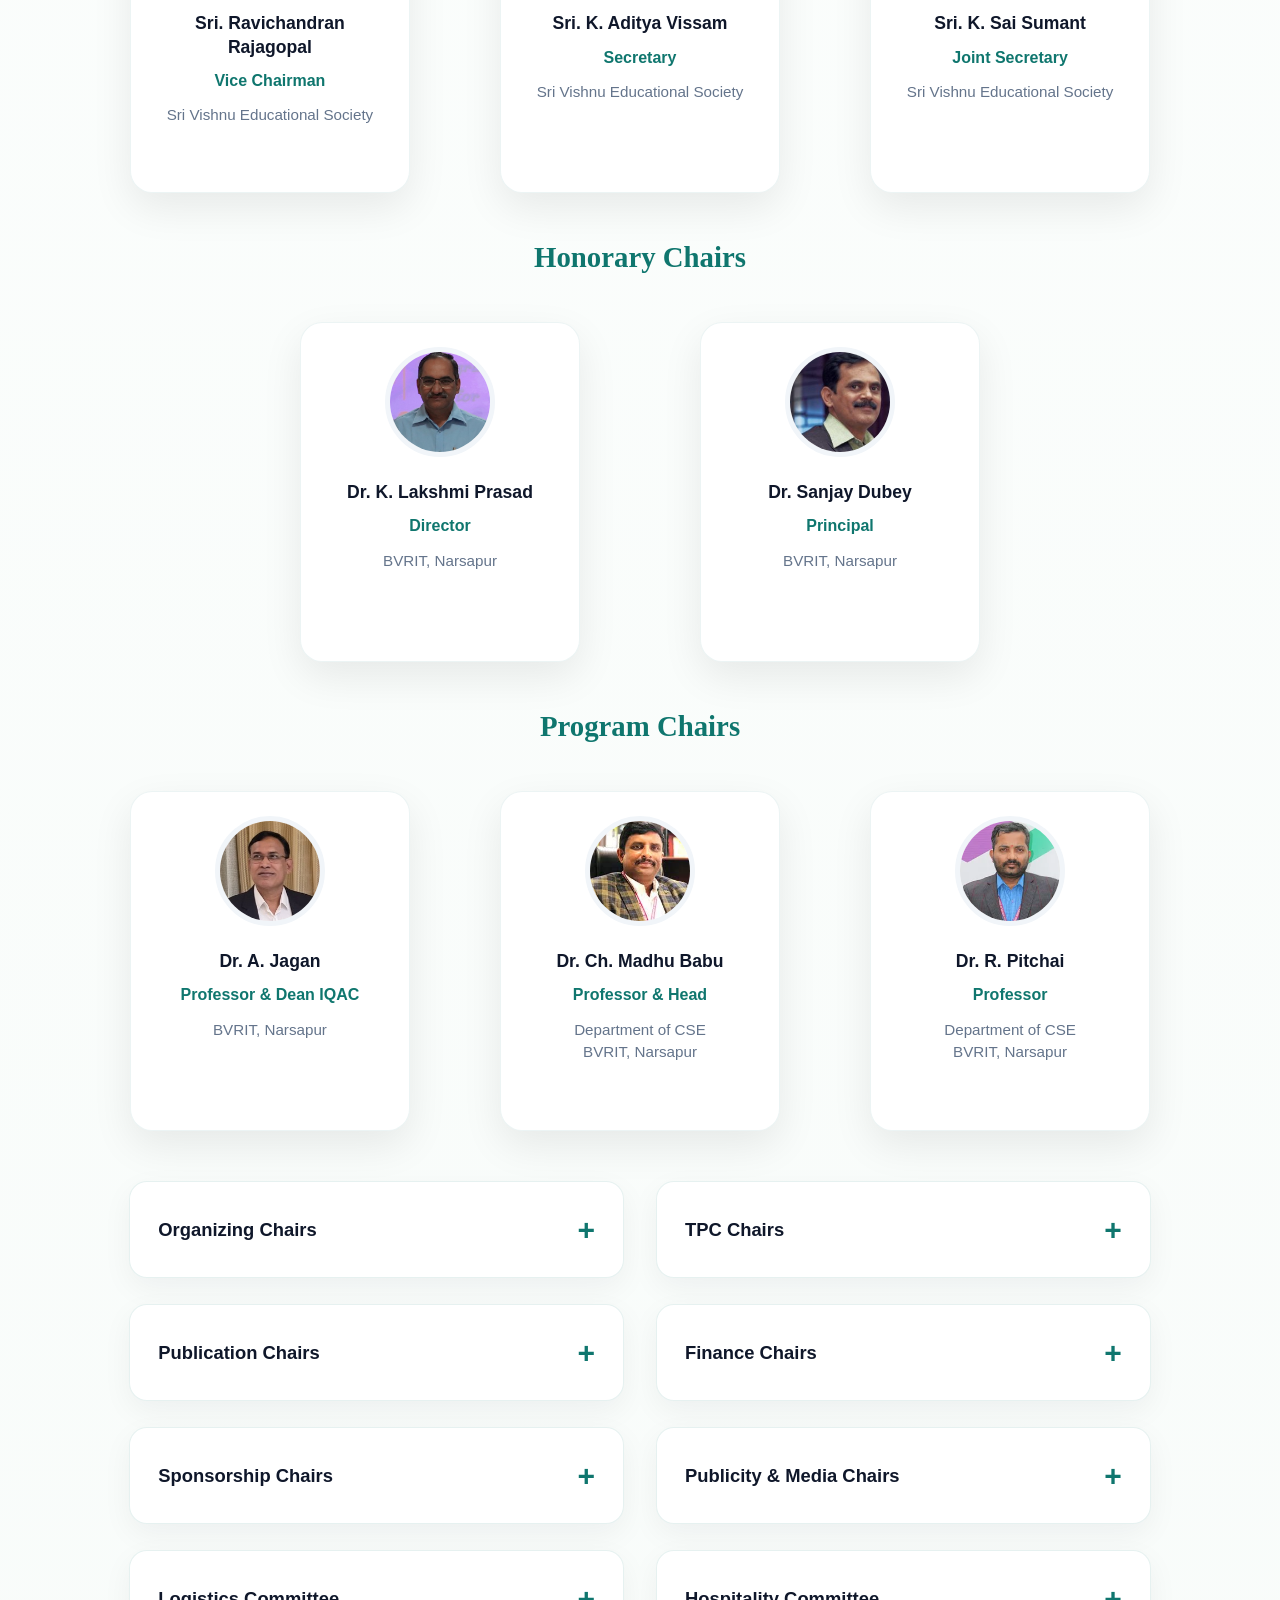
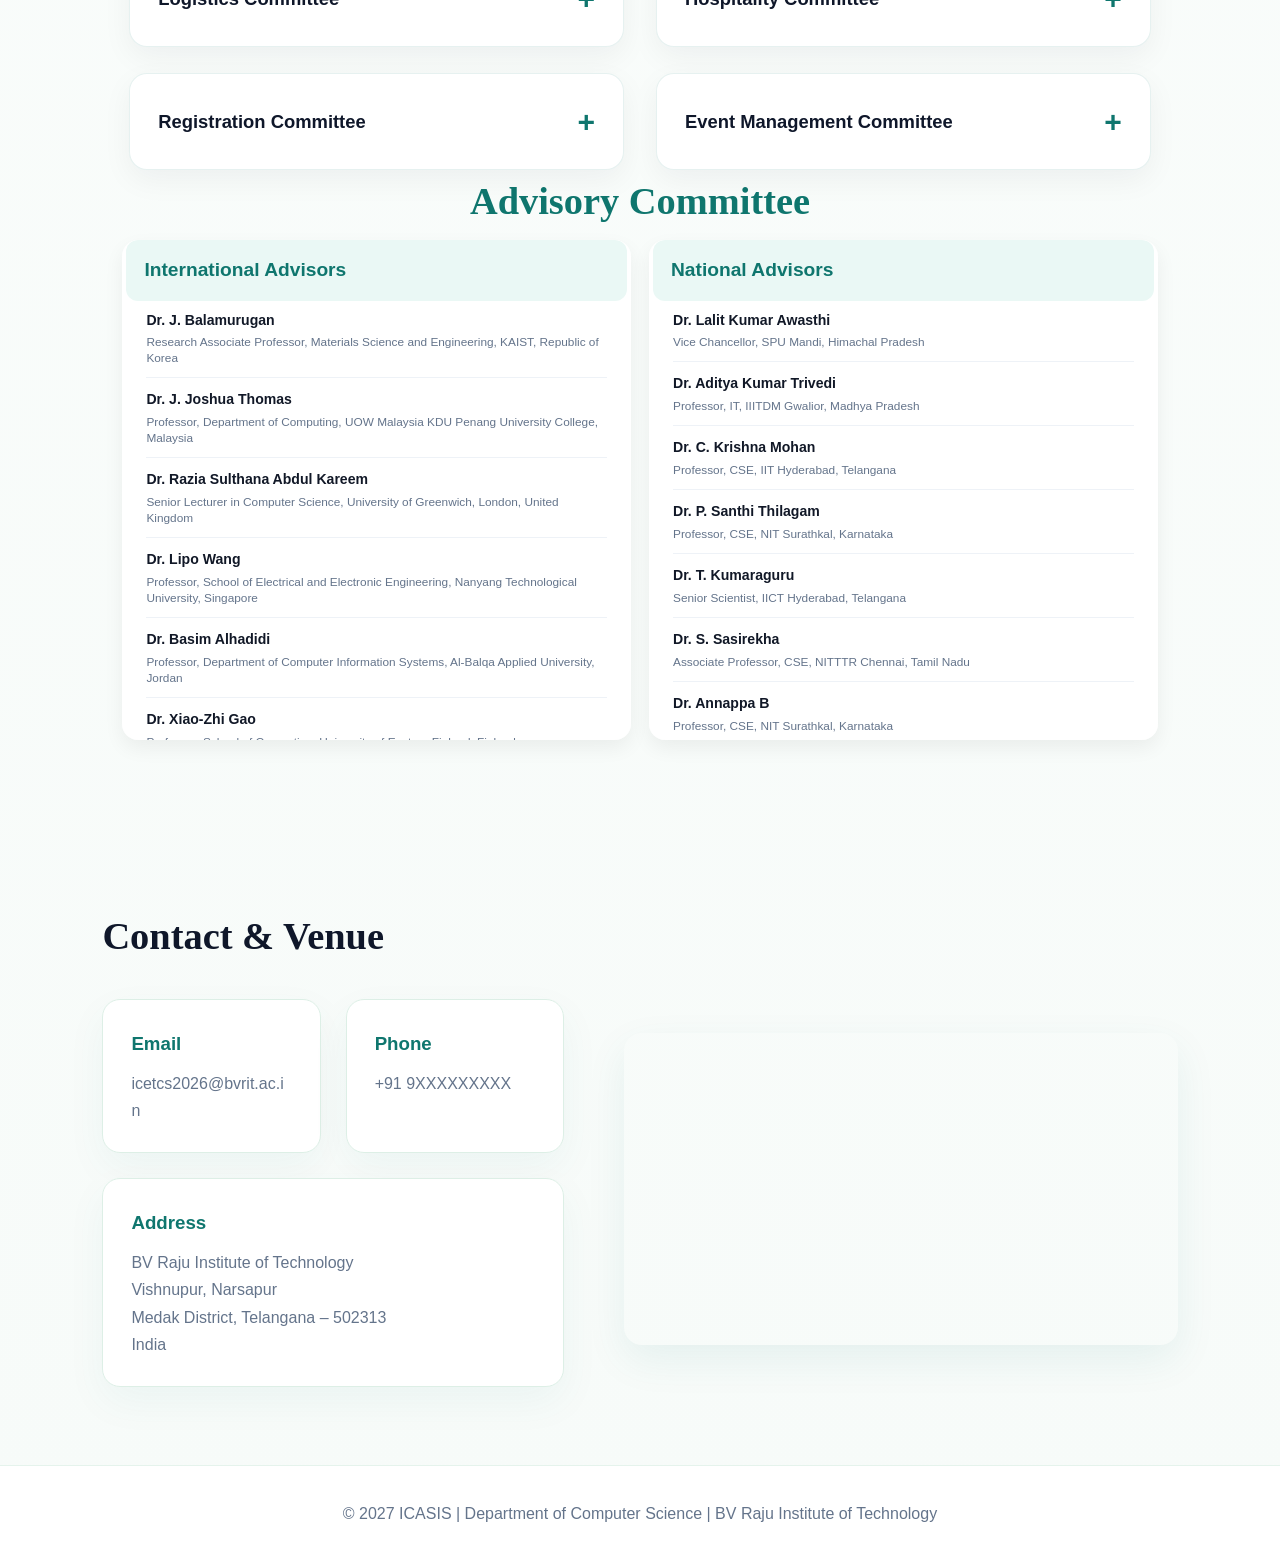
==== commit e014c0ec: "Add travel page, navbar component, new images and update main page - Added travel.html with travel d" ====
--- a/index.html
+++ b/index.html
@@ -6,68 +6,126 @@
     <meta name="viewport" content="width=device-width, initial-scale=1.0">
 
     <!-- Google Fonts -->
-    <link href="https://fonts.googleapis.com/css2?family=Playfair+Display:wght@600&family=Inter:wght@400;500;600&display=swap" rel="stylesheet">
 
     <!-- External CSS -->
     <link rel="stylesheet" href="style.css?v=2">
+
+    <link
+rel="stylesheet"
+href="https://cdnjs.cloudflare.com/ajax/libs/font-awesome/6.6.0/css/all.min.css">
 </head>
 
 <body>
+    
 
 <nav>
-    <div class="logo">ICASIS 2027</div>
-    <div class="nav-links">
-        <a href="#about">About</a>
-        <a href="#tracks">Tracks</a>
-        <a href="#dates">Dates</a>
-        <a href="#contact">Contact</a>
-    </div>
-</nav>
-
-<section class="hero">
-
-    <div class="hero-overlay"></div>
-
-    <div class="hero-content">
-
-        <div class="hero-logos">
-
-            <img src="images/bvrit-logo.svg" alt="BVRIT">
-
-            <img src="images/conference-logo.svg" alt="Conference">
-
-        </div>
-
+
+    <a href="#hero" class="nav-brand">
+        <img src="images/logo1.png" class="nav-logo">
+
+     <div class="nav-brand-text">
+
+        <h2>ICASIS</h2>
+
+        <span>International Conference</span>
+
+     
+
+        </div>
+
+    </a>
+     <ul class="nav-links">
+
+        <li><a href="#about">About</a></li>
+
+        <li><a href="#call">Tracks</a></li>
+
+        <li><a href="#committee">Committee</a></li>
+
+        <li><a href="speakers.html">Speakers</a></li>
+
+        <li><a href="#dates">Schedule</a></li>
+
+        <li class="dropdown">
+            <a href="#venue">
+                Venue
+                <i class="fa-solid fa-chevron-down"></i>
+            </a>
+
+            <ul class="dropdown-menu">
+                <li><a href="#venue">Venue</a></li>
+                <li><a href="#explore">Explore Hyderabad</a></li>
+                <li><a href="travel.html">How to Reach</a></li>
+            </ul>
+        </li>
+
+        <li><a href="#contact">Contact</a></li>
+
+     </ul>
+
+        <div class="menu-toggle" id="menuToggle">
+              ☰
+        </div>
+
+        </nav>
+
+
+
+       <section class="hero" id="hero">
+        <div class="hero-overlay"></div>
+
+    
+    
+       <div class="hero-content">
+
+        <div class="hero-top">
+        <div class="hero-branding">
+            <div class="hero-person">
+                <img src="images/bvraju.jpg" alt="BV Raju">
+            </div>
+
+            <div class="hero-logo bvrit-logo">
+                <img src="images/BVRITN.png" alt="BVRIT logo">
+            </div>
+
+            <div class="hero-logo conference-logo">
+                <img src="images/con.png" alt="ICASIS conference logo">
+            </div>
+        </div>
+      </div>
         <h1>
             International Conference on AI-powered Systems for Innovation and Sustainability
         </h1>
 
 
-        <p>on 26-27 February 2027</p>
-
-        <div class="countdown">
-
-    <div class="time-box">
-        <span id="days">00</span>
-        <small>Days</small>
-    </div>
-
-    <div class="time-box">
+        <p>on 30-31 March 2027</p>
+
+        
+    
+
+      <div class="countdown">
+             <div class="time-box">
+               <span id="days">00</span>
+              <small>Days</small>
+                </div>
+
+     <div class="time-box">
         <span id="hours">00</span>
         <small>Hours</small>
-    </div>
-
-    <div class="time-box">
+        </div>
+
+     <div class="time-box">
         <span id="minutes">00</span>
         <small>Minutes</small>
-    </div>
-
-    <div class="time-box">
+     </div>
+
+     <div class="time-box">
         <span id="seconds">00</span>
         <small>Seconds</small>
-    </div>
-
-</div>
+     </div>
+     
+
+     </div>
 
         <div class="buttons">
 
@@ -81,7 +139,8 @@
 
         </div>
 
-    </div>
+    </a>
+ 
 
 </section>
 
@@ -106,6 +165,21 @@
                     <h3>B V Raju Institute of Technology</h3>
                     <p class="preview">Established in 1997 under Sri Vishnu Educational Society, BVRIT is one of Telangana's leading autonomous engineering institutions.</p>
                     <div class="full-content" hidden>
+                         <div class="about-slider">
+
+                               <img src="images/about_bvrit1.jpg" class="slide active">
+
+                              <img src="images/about_bvrit2.jpeg" class="slide">
+
+                              <img src="images/ATL-Building.png" class="slide">
+
+                               <div class="slider-dots">
+                                     <span class="active"></span>
+                                           <span></span>
+                                          <span></span>
+                                 </div>
+
+                        </div>
                         <p>B V Raju Institute of Technology (BVRIT) was established in 1997 under the auspices of the Sri Vishnu Educational Society (SVES) by the eminent philanthropist Padmabhushan Dr. B. V. Raju. Since 2014, the institute has been granted autonomous status by the University Grants Commission (UGC). It is approved by AICTE and affiliated to JNTU Hyderabad, Telangana. The institute is guided by a governing body comprising distinguished professionals from IITs, premier engineering institutions, and government sectors, under the leadership of Sri K. V. Vishnu Raju. The institution follows a strong academic governance framework focused on continuous improvement, quality enhancement, and excellence in technical education.</p>
                         <p>The institute offers a wide range of undergraduate and postgraduate programmes. The undergraduate programmes include Bachelor of Technology (B.Tech) in Computer Science and Engineering, Computer Science and Engineering (Artificial Intelligence and Machine Learning), Computer Science and Engineering (Data Science), Artificial Intelligence and Data Science, Information Technology, Electronics and Communication Engineering, Electrical and Electronics Engineering, Mechanical Engineering, Civil Engineering, Biomedical Engineering, Pharmaceutical Engineering, and Chemical Engineering. At the postgraduate level, the institute offers M.Tech programmes in VLSI Design, Embedded Systems, Electric Vehicle Technology, Electrical Power Systems, Engineering Design, Computer Science and Engineering, Data Science, and Chemical Engineering.</p>
                         <p>The vision of establishing BVRIT was to provide high-quality technical education in an environment that fosters the holistic development of students. Over the years, the institute has strengthened its academic reputation through innovative teaching–learning practices, outcome-based education, modern infrastructure, industry-aligned curriculum, and strong placement support. It continues to nurture engineering graduates with strong technical competence, ethical values, and professional skills required for global challenges.</p>
@@ -117,6 +191,23 @@
                     <h3>Department of Computer Science & Engineering</h3>
                     <p class="preview">The department offers multiple UG and PG programmes with modern laboratories, research groups and strong industry collaborations.</p>
                     <div class="full-content" hidden>
+
+                        <div class="about-slider">
+
+                                  <img src="images/cse.webp" class="slide active" alt="CSE Department">
+
+                                 <img src="images/cse2.jpg" class="slide" alt="CSE Lab">
+
+                                 <img src="images/cse3.jpg" class="slide" alt="Students">
+
+                                      <div class="slider-dots">
+                                          <span class="active"></span>
+                                          <span></span>
+                                          <span></span>
+                                      </div>
+
+                        </div>
+
                         <p>The Department of Computer Science and Engineering at BVRIT was established in 1997. At present, the department offers five undergraduate programmes: Computer Science and Engineering with an intake of 540 students, CSE–Artificial Intelligence and Machine Learning with an intake of 180 students, CSE–Data Science with an intake of 180 students, Artificial Intelligence and Data Science with an intake of 180 students, and Computer Science and Business Systems with an intake of 60 students. The department also offers two M.Tech programmes in Computer Science and Engineering and Data Science with an intake of 12 students each.</p>
                         <p>The department is equipped with state-of-the-art infrastructure, advanced computing facilities, high-speed internet, and wireless networks to support quality education and research. The faculty members, with strong teaching and research expertise, are committed to delivering high-quality technical education and fostering innovation among students.</p>
                         <p>The department actively promotes industry–institute collaboration by identifying emerging areas of interest and engaging in funded research projects, consultancy services, and collaborative initiatives. The major research areas of the department include Artificial Intelligence, Machine Learning, Data Science, Big Data, Internet of Things, Cyber Security, Image Processing, Information Security, Virtual Reality, Blockchain Technology, Parallel Processing, and Human–Computer Interaction.</p>
@@ -124,7 +215,9 @@
                     <button class="btn read-more">Read More →</button>
                 </article>
 
-                <article class="about-card fullwidth" data-preview-lines="3" aria-expanded="false">
+                <article class="about-card fullwidth conference-card"
+                    data-preview-lines="3"
+                      aria-expanded="false">
                     <h3>About the Conference</h3>
                     <p class="preview">ICASIS 2027 brings together researchers, academicians, industry experts and innovators to explore Artificial Intelligence for Innovation and Sustainability. The programme features keynote talks, workshops, and panel discussions that highlight practical applications and research breakthroughs. Join us to connect with peers, share ideas, and explore collaborative opportunities.</p>
                     <div class="full-content" hidden>
@@ -278,82 +371,1346 @@
 
 </div>
 
-    <p class="cfp-intro">
-        Prospective authors are invited to submit papers to the conference tracks below, but are not limited to them.
-    </p>
 
 </section>
-<!--Tracks-->
-<section class="section" id="tracks">
-    <h2>Conference Tracks</h2>
-    <div class="tracks">
-        <div class="track">Artificial Intelligence & ML</div>
-        <div class="track">Data Science & Analytics</div>
-        <div class="track">Cybersecurity</div>
-        <div class="track">Cloud Computing</div>
-        <div class="track">IoT</div>
-        <div class="track">Blockchain</div>
-    </div>
+
+ <!--Important Dates section-->
+<!-- ===========================
+     IMPORTANT DATES
+=========================== -->
+
+<!-- =========================================
+        IMPORTANT DATES
+========================================== -->
+
+<section id="dates" class="important-dates-section">
+
+    <div class="dates-container">
+
+        <!-- Badge -->
+
+        <div class="dates-badge">
+
+            <i class="fa-regular fa-calendar-days"></i>
+
+            <span>IMPORTANT DATES</span>
+
+        </div>
+
+        <!-- Heading -->
+
+        <h2 class="dates-heading">
+
+            Important Dates
+
+        </h2>
+
+        <p class="dates-description">
+
+            Mark your calendar and keep track of key milestones for ICASIS 2027.
+
+        </p>
+
+        <!-- Decorative Divider -->
+
+        <div class="dates-divider">
+
+            <span></span>
+
+        </div>
+
+        <!-- Timeline -->
+
+        <div class="timeline">
+
+            <!-- Gradient Line -->
+
+            <div class="timeline-line"></div>
+
+            <!-- Item 1 -->
+
+            <div class="timeline-item">
+
+                <div class="timeline-circle green">
+
+                    <i class="fa-regular fa-pen-to-square"></i>
+
+                </div>
+
+                <div class="timeline-connector"></div>
+
+                <div class="timeline-dot"></div>
+
+                <h4>30 June 2026</h4>
+
+                <p>
+
+                    Abstract / Paper<br>
+
+                    Submission Starts
+
+                </p>
+
+            </div>
+
+            <!-- Item 2 -->
+
+            <div class="timeline-item">
+
+                <div class="timeline-circle teal">
+
+                    <i class="fa-solid fa-cloud-arrow-up"></i>
+
+                </div>
+
+                <div class="timeline-connector"></div>
+
+                <div class="timeline-dot"></div>
+
+                <h4>30 September 2026</h4>
+
+                <p>
+
+                    Deadline for Abstract
+
+                    and Paper Submission
+
+                    to the General Tracks
+
+                </p>
+
+            </div>
+
+            <!-- Item 3 -->
+
+            <div class="timeline-item">
+
+                <div class="timeline-circle blue">
+
+                    <i class="fa-regular fa-envelope"></i>
+
+                </div>
+
+                <div class="timeline-connector"></div>
+
+                <div class="timeline-dot"></div>
+
+                <h4>20 November 2026</h4>
+
+                <p>
+
+                    Notification of
+
+                    Acceptance
+
+                </p>
+
+            </div>
+
+            <!-- Item 4 -->
+
+            <div class="timeline-item">
+
+                <div class="timeline-circle blue">
+
+                    <i class="fa-regular fa-file-lines"></i>
+
+                </div>
+
+                <div class="timeline-connector"></div>
+
+                <div class="timeline-dot"></div>
+
+                <h4>30 November 2026</h4>
+
+                <p>
+
+                    Submission Deadline
+
+                    for the Final Version
+
+                    of the Proceeding Paper
+
+                </p>
+
+            </div>
+
+            <!-- Item 5 -->
+
+            <div class="timeline-item">
+
+                <div class="timeline-circle blue">
+
+                    <i class="fa-solid fa-users"></i>
+
+                </div>
+
+                <div class="timeline-connector"></div>
+
+                <div class="timeline-dot"></div>
+
+                <h4>30 December 2026</h4>
+
+                <p>
+
+                    Registration
+
+                    Ends
+
+                </p>
+
+            </div>
+
+            <!-- Conference -->
+
+            <div class="timeline-item conference">
+
+                <div class="timeline-circle conference-circle">
+
+                    <i class="fa-solid fa-trophy"></i>
+
+                </div>
+
+                <div class="timeline-connector conference-connector"></div>
+
+                <div class="timeline-dot conference-dot"></div>
+
+                <h4>30–31 March 2027</h4>
+
+                <p>
+
+                    <strong>ICASIS 2027</strong><br>
+
+                    Conference
+
+                </p>
+
+            </div>
+
+        </div>
+
+    </div>
+
 </section>
- <!--Important Dates section-->
-<section class="section" id="dates">
-    <h2>Important Dates</h2>
-
-    <div class="dates-grid">
-        <div class="date-card">
-            <h3>Abstract Submission</h3>
-            <p>10 February 2027</p>
-        </div>
-
-        <div class="date-card">
-            <h3>Notification of Acceptance</h3>
-            <p>20 February 2027</p>
-        </div>
-
-        <div class="date-card">
-            <h3>Camera Ready Submission</h3>
-            <p>5 March 2027</p>
-        </div>
-
-        <div class="date-card highlight">
-            <h3>Conference Dates</h3>
-            <p>26–27 February 2027</p>
-        </div>
-    </div>
+
+
+<!--Registration-->
+
+<!-- ================= REGISTRATION FEES ================= -->
+
+<section id="registration" class="registration-section">
+
+    <div class="registration-heading">
+
+    <h2>Registration Fees</h2>
+
+    <div class="section-divider">
+        <span></span>
+    </div>
+
+</div>
+
+    <div class="registration-card">
+
+        <table class="registration-table">
+
+            <thead>
+
+                <tr>
+
+                    <th>
+                        <i class="fas fa-file-alt"></i>
+                        Particulars
+                    </th>
+
+                    <th>
+                        <i class="fas fa-tags"></i>
+                        Registration Fee
+                    </th>
+
+                </tr>
+
+            </thead>
+
+            <tbody>
+
+                <tr>
+
+                    <td>
+
+                        <div class="fee-category">
+
+                            <div class="fee-icon icon-blue">
+                                <i class="fa-solid fa-globe"></i>
+                            </div>
+
+                            <span>Foreign Delegates</span>
+
+                        </div>
+
+                    </td>
+
+                    <td>
+
+                        <div class="fee-price">
+
+                            <span class="price-box">
+                                US $100
+                            </span>
+
+                            <span class="per-paper">
+                                per paper
+                            </span>
+
+                        </div>
+
+                    </td>
+
+                </tr>
+
+                <tr>
+
+                    <td>
+
+                        <div class="fee-category">
+
+                            <div class="fee-icon icon-orange">
+                                <i class="fa-solid fa-building"></i>
+                            </div>
+
+                            <span>Industry Delegates from India</span>
+
+                        </div>
+
+                    </td>
+
+                    <td>
+
+                        <div class="fee-price">
+
+                            <span class="price-box">
+                                ₹10,000
+                            </span>
+
+                            <span class="per-paper">
+                                per paper
+                            </span>
+
+                        </div>
+
+                    </td>
+
+                </tr>
+
+                <tr>
+
+                    <td>
+
+                        <div class="fee-category">
+
+                            <div class="fee-icon icon-teal">
+                                <i class="fa-solid fa-user-tie"></i>
+                            </div>
+
+                            <span>Faculty Members from India</span>
+
+                        </div>
+
+                    </td>
+
+                    <td>
+
+                        <div class="fee-price">
+
+                            <span class="price-box">
+                                ₹8,000
+                            </span>
+
+                            <span class="per-paper">
+                                per paper
+                            </span>
+
+                        </div>
+
+                    </td>
+
+                </tr>
+
+                <tr>
+
+                    <td>
+
+                        <div class="fee-category">
+
+                            <div class="fee-icon icon-green">
+                                <i class="fa-solid fa-user-graduate"></i>
+                            </div>
+
+                            <span>Students / Research Scholars from India</span>
+
+                        </div>
+
+                    </td>
+
+                    <td>
+
+                        <div class="fee-price">
+
+                            <span class="price-box">
+                                ₹7,000
+                            </span>
+
+                            <span class="per-paper">
+                                per paper
+                            </span>
+
+                        </div>
+
+                    </td>
+
+                </tr>
+
+            </tbody>
+
+        </table>
+
+    </div>
+
 </section>
 
-
-<!--Registration-->
-
-<section class="section" id="registration">
-    <h2>Registration Fees</h2>
-
-    <div class="registration-table">
-        <div class="reg-row header">
-            <div>Category</div>
-            <div>Indian Participants</div>
-        </div>
-
-        <div class="reg-row">
-            <div>Students (UG/PG)</div>
-            <div>₹ 800</div>
-        </div>
-
-        <div class="reg-row">
-            <div>Research Scholars</div>
-            <div>₹ 1000</div>
-        </div>
-
-        <div class="reg-row">
-            <div>Faculty / Academicians</div>
-            <div>₹ 1500</div>
-        </div>
-
-        <div class="reg-row">
-            <div>Industry Professionals</div>
-            <div>₹ 2000</div>
-        </div>
-    </div>
+<!-- explore hyderabad-->
+<!-- Explore Hyderabad -->
+<section id="explore" class="explore-section">
+
+    <div class="hyderabad-map">
+
+        <!-- <img src="images/hyd1.png" class="map-bg"> -->
+
+        <div class="explore-header">
+            <h2>Explore Hyderabad</h2>
+        </div>
+
+        <div class="pin charminar">
+            <i class="fa-solid fa-location-dot"></i>
+            <span>Charminar</span>
+        </div>
+
+        <div class="pin golconda">
+            <i class="fa-solid fa-location-dot"></i>
+            <span>Golconda Fort</span>
+        </div>
+
+        <div class="pin salarjung">
+            <i class="fa-solid fa-location-dot"></i>
+            <span>Salar Jung Museum</span>
+        </div>
+
+        <div class="pin chowmahalla">
+            <i class="fa-solid fa-location-dot"></i>
+            <span>Chowmahalla Palace</span>
+        </div>
+
+        <div class="pin tankbund">
+            <i class="fa-solid fa-location-dot"></i>
+            <span>Tank Bund</span>
+        </div>
+
+        <div class="pin ramoji">
+            <i class="fa-solid fa-location-dot"></i>
+            <span>Ramoji Film City</span>
+        </div>
+
+    </div>
+
+    <!-- Carousel -->
+    <div class="explore-ribbon">
+
+        <!-- Left Arrow -->
+        <button class="carousel-nav left">
+            <i class="fa-solid fa-chevron-left"></i>
+        </button>
+
+        <!-- Slides -->
+        <div class="ribbon-track">
+
+            <div class="ribbon-card active">
+                <img src="images/char9 - Edited.png">
+                <h3>Charminar</h3>
+            </div>
+
+            <div class="ribbon-card">
+                <img src="images/golk.png">
+                <h3>Golconda Fort</h3>
+            </div>
+
+            <div class="ribbon-card">
+                <img src="images/salar6.png">
+                <h3>Salar Jung Museum</h3>
+            </div>
+
+            <div class="ribbon-card">
+                <img src="images/chow3.png">
+                <h3>Chowmahalla Palace</h3>
+            </div>
+
+            <div class="ribbon-card">
+                <img src="images/tank1.png">
+                <h3>Tank Bund</h3>
+            </div>
+
+            <div class="ribbon-card">
+                <img src="images/ramoji2.png">
+                <h3>Ramoji Film City</h3>
+            </div>
+
+        </div>
+
+        <!-- Right Arrow -->
+        <button class="carousel-nav right">
+            <i class="fa-solid fa-chevron-right"></i>
+        </button>
+
+    </div>
+
+</section>
+
+<!-- ===========================
+     ORGANIZING COMMITTEE
+=========================== -->
+
+<section id="committee" class="committee">
+
+    <div class="section-header">
+    <h2>Organizing Committee</h2>
+    <p>Meet the leadership and organizing team behind ICASIS 2027.</p>
+</div>
+
+<!-- ===========================
+     CHIEF PATRON
+=========================== -->
+
+<div class="committee-category">
+
+    <h3>Chief Patron</h3>
+
+    <div class="committee-grid single-member">
+
+        <div class="committee-card featured">
+
+            <div class="committee-photo">
+
+                <img src="images/cheif-patron.webp" alt="Chief Patron">
+
+            </div>
+
+            <h4>Sri. K. V. Vishnu Raju</h4>
+
+            <span>Chairman</span>
+
+            <p>Sri Vishnu Educational Society</p>
+
+        </div>
+
+    </div>
+
+</div>
+
+<!--patrons-->
+<!-- ======================================
+        PATRONS
+====================================== -->
+
+<div class="committee-category">
+
+    <h3>Patrons</h3>
+
+    <div class="committee-grid three-members">
+
+        <div class="committee-card">
+
+            <div class="committee-photo">
+                <img src="images/VC.jpg" alt="Sri. Ravichandran Rajagopal">
+            </div>
+
+            <h4>Sri. Ravichandran Rajagopal</h4>
+
+            <span>Vice Chairman</span>
+
+            <p>Sri Vishnu Educational Society</p>
+
+        </div>
+
+        <div class="committee-card">
+
+            <div class="committee-photo">
+                <img src="images/adithya.jpg" alt="Sri. K. Aditya Vissam">
+            </div>
+
+            <h4>Sri. K. Aditya Vissam</h4>
+
+            <span>Secretary</span>
+
+            <p>Sri Vishnu Educational Society</p>
+
+        </div>
+
+        <div class="committee-card">
+
+            <div class="committee-photo">
+                <img src="images/JC.jpg" alt="K. Sai Sumant">
+            </div>
+
+            <h4>Sri. K. Sai Sumant</h4>
+
+            <span>Joint Secretary</span>
+
+            <p>Sri Vishnu Educational Society</p>
+
+        </div>
+
+    </div>
+
+</div>
+<!--hon chairs-->
+<!-- ======================================
+        HONORARY CHAIR
+====================================== -->
+
+<div class="committee-category">
+
+    <h3>Honorary Chairs</h3>
+
+    <div class="committee-grid two-members">
+
+        <!-- Card 1 -->
+
+        <div class="committee-card">
+
+            <div class="committee-photo">
+                <img src="images/director.jpg" alt="Dr. K. Lakshmi Prasad">
+            </div>
+
+            <h4>Dr. K. Lakshmi Prasad</h4>
+
+            <span>Director</span>
+
+            <p>BVRIT, Narsapur</p>
+
+        </div>
+
+        <!-- Card 2 -->
+
+        <div class="committee-card">
+
+            <div class="committee-photo">
+                <img src="images/princi.jpg" alt="Dr. Sanjay Dubey">
+            </div>
+
+            <h4>Dr. Sanjay Dubey</h4>
+
+            <span>Principal</span>
+
+            <p>BVRIT, Narsapur</p>
+
+        </div>
+
+    </div>
+
+</div>
+
+<!--prog chairs-->
+
+<!-- ======================================
+        PROGRAM CHAIRS
+====================================== -->
+
+<div class="committee-category">
+
+    <h3>Program Chairs</h3>
+
+    <div class="committee-grid three-members">
+
+        <!-- Card 1 -->
+
+        <div class="committee-card">
+
+            <div class="committee-photo">
+                <img src="images/dean.jpeg" alt="Dr. A. Jagan">
+            </div>
+
+            <h4>Dr. A. Jagan</h4>
+
+            <span>Professor & Dean IQAC</span>
+
+            <p>BVRIT, Narsapur</p>
+
+        </div>
+
+        <!-- Card 2 -->
+
+        <div class="committee-card">
+
+            <div class="committee-photo">
+                <img src="images/hod.jpg" alt="Dr. Ch. Madhu Babu">
+            </div>
+
+            <h4>Dr. Ch. Madhu Babu</h4>
+
+            <span>Professor & Head</span>
+
+            <p>Department of CSE<br>BVRIT, Narsapur</p>
+
+        </div>
+
+        <!-- Card 3 -->
+
+        <div class="committee-card">
+
+            <div class="committee-photo">
+                <img src="images/pitchai.webp" alt="Dr. R. Pitchai">
+            </div>
+
+            <h4>Dr. R. Pitchai</h4>
+
+            <span>Professor</span>
+
+            <p>Department of CSE<br>BVRIT, Narsapur</p>
+
+        </div>
+
+    </div>
+
+</div>
+<!--org chairs-->
+
+<div class="committee-directory">
+
+
+    <div class="committee-accordion">
+
+        <div class="committee-header">
+            <span>Organizing Chairs</span>
+        </div>
+
+        <div class="committee-list">
+
+            <div class="committee-member">
+                Dr. Ashok Kumar Nanda
+                <span>Professor</span>
+            </div>
+
+            <div class="committee-member">
+                Dr. L. Pallavi
+                <span>Associate Professor</span>
+            </div>
+
+            <div class="committee-member">
+                Dr. T. Subba Reddy
+                <span>Associate Professor</span>
+            </div>
+
+        </div>
+
+    </div>
+
+
+<!--TPC charis-->
+
+    <div class="committee-accordion">
+
+        <div class="committee-header">
+            <span>TPC Chairs</span>
+        </div>
+
+        <div class="committee-list">
+
+            <div class="committee-subgroup">
+                <h4>AI for Security, Ethics & Future Technologies</h4>
+
+                <div class="committee-member">
+                    Dr. M. Swathi
+                    <span>Associate Professor</span>
+                </div>
+
+                <div class="committee-member">
+                    Dr. P. M. Jyosthna
+                    <span>Associate Professor</span>
+                </div>
+            </div>
+
+            <div class="committee-subgroup">
+                <h4>AI for Environment Sustainability</h4>
+
+                <div class="committee-member">
+                    Dr. Anil Ram
+                    <span>Assistant Professor</span>
+                </div>
+
+                <div class="committee-member">
+                    Dr. V. Sriharsha
+                    <span>Assistant Professor</span>
+                </div>
+            </div>
+
+            <div class="committee-subgroup">
+                <h4>AI for Smart Cities & Infrastructure</h4>
+
+                <div class="committee-member">
+                    Dr. Ch. Rajya Lakshmi
+                    <span>Associate Professor</span>
+                </div>
+
+                <div class="committee-member">
+                    Dr. G. Ramani
+                    <span>Assistant Professor</span>
+                </div>
+            </div>
+
+            <div class="committee-subgroup">
+                <h4>AI for Industry & Manufacturing</h4>
+
+                <div class="committee-member">
+                    Dr. V. Pradeep Kumar
+                    <span>Associate Professor</span>
+                </div>
+
+                <div class="committee-member">
+                    Dr. Ch. Priyadarshini
+                    <span>Assistant Professor</span>
+                </div>
+            </div>
+
+            <div class="committee-subgroup">
+                <h4>AI for Healthcare, Education & Social Impact</h4>
+
+                <div class="committee-member">
+                    Dr. V. Pavan Kumar
+                    <span>Assistant Professor</span>
+                </div>
+
+                <div class="committee-member">
+                    Dr. D. Abdus Subhahan
+                    <span>Assistant Professor</span>
+                </div>
+            </div>
+
+        </div>
+
+    </div>
+
+
+<!--publicaton chairs-->
+
+    <div class="committee-accordion">
+
+        <div class="committee-header">
+            <span>Publication Chairs</span>
+        </div>
+
+        <div class="committee-list">
+
+            <div class="committee-member">
+                Dr. T. Subba Reddy
+                <span>Associate Professor</span>
+            </div>
+
+            <div class="committee-member">
+                Dr. Ayesha Naureen
+                <span>Assistant Professor</span>
+            </div>
+
+            <div class="committee-member">
+                Mr. PSRB Shashank
+                <span>Assistant Professor</span>
+            </div>
+
+            <div class="committee-member">
+                Mrs. K. Durga Devi
+                <span>Assistant Professor</span>
+            </div>
+
+            <div class="committee-member">
+                Mr. D. Saikiran
+                <span>Assistant Professor</span>
+            </div>
+
+        </div>
+
+    </div>
+
+
+<!--finance chairs-->
+
+    <div class="committee-accordion">
+
+        <div class="committee-header">
+            <span>Finance Chairs</span>
+        </div>
+
+        <div class="committee-list">
+
+            <div class="committee-member">
+                Dr. D. Jyothirmai
+                <span>Assistant Professor</span>
+            </div>
+
+            <div class="committee-member">
+                Dr. M. Maravarman
+                <span>Assistant Professor</span>
+            </div>
+
+            <div class="committee-member">
+                Mrs. Y. Venkata Naga Vasavi
+                <span>Assistant Professor</span>
+            </div>
+
+        </div>
+
+    </div>
+
+
+<!--sponsership chair-->
+
+    <div class="committee-accordion">
+
+        <div class="committee-header">
+            <span>Sponsorship Chairs</span>
+        </div>
+
+        <div class="committee-list">
+
+            <div class="committee-member">
+                Mr. D. Jagadeesh
+                <span>Assistant Professor</span>
+            </div>
+
+            <div class="committee-member">
+                Mrs. K. Pranitha
+                <span>Assistant Professor</span>
+            </div>
+
+            <div class="committee-member">
+                Mr. N. Mahboob Subani
+                <span>Assistant Professor</span>
+            </div>
+
+            <div class="committee-member">
+                Mrs. V. Nirosha
+                <span>Assistant Professor</span>
+            </div>
+
+        </div>
+
+    </div>
+
+
+<!--publication & media-->
+
+
+    <div class="committee-accordion">
+
+        <div class="committee-header"><span>Publicity & Media Chairs</span></div>
+
+        <div class="committee-list">
+
+            <div class="committee-member">Mr. S. Srinuvasarao <span>Assistant Professor</span></div>
+
+            <div class="committee-member">Mrs. M. Padmaja <span>Assistant Professor</span></div>
+
+            <div class="committee-member">Mr. K. Mahesh <span>Assistant Professor</span></div>
+
+            <div class="committee-member">Mrs. D. Manasa <span>Assistant Professor</span></div>
+
+        </div>
+
+    </div>
+
+
+<!--LOGI -->
+
+
+    <div class="committee-accordion">
+
+        <div class="committee-header"><span>Logistics Committee</span></div>
+
+        <div class="committee-list">
+
+            <div class="committee-member">Mr. S. Dinesh Krishnan <span>Assistant Professor</span></div>
+
+            <div class="committee-member">Mr. M. Manzoor Hussain <span>Assistant Professor</span></div>
+
+            <div class="committee-member">Mr. Ch. Mahesh Kumar <span>Assistant Professor</span></div>
+
+            <div class="committee-member">Mr. N. Ramesh <span>Assistant Professor</span></div>
+
+            <div class="committee-member">Mr. K. Shivaji Rao <span>Assistant Professor</span></div>
+
+        </div>
+
+    </div>
+
+
+<!--Hospitality-->
+
+    <div class="committee-accordion">
+
+        <div class="committee-header"><span>Hospitality Committee</span></div>
+
+        <div class="committee-list">
+
+            <div class="committee-member">Dr. K. Subba Rao <span>Professor</span></div>
+
+            <div class="committee-member">Dr. B. Sunitha <span>Assistant Professor</span></div>
+
+            <div class="committee-member">Mr. T. Satish Babu <span>Associate Professor</span></div>
+
+            <div class="committee-member">Mr. Md. Shabbeer <span>Assistant Professor</span></div>
+
+            <div class="committee-member">Mr. P. Bhaskar Rao <span>Assistant Professor</span></div>
+
+            <div class="committee-member">Mrs. A. Vijaya Lakshmi <span>Assistant Professor</span></div>
+
+            <div class="committee-member">Mr. S. Anjanayya <span>Assistant Professor</span></div>
+
+            <div class="committee-member">Mrs. B. Ushashri <span>Assistant Professor</span></div>
+
+            <div class="committee-member">Mrs. P. Jhansi Devi <span>Assistant Professor</span></div>
+
+            <div class="committee-member">Mrs. R. Deepika <span>Assistant Professor</span></div>
+
+            <div class="committee-member">Mrs. D. Deepika <span>Assistant Professor</span></div>
+
+        </div>
+
+    </div>
+
+
+<!--Registration Committee-->
+
+
+    <div class="committee-accordion">
+
+        <div class="committee-header"><span>Registration Committee</span></div>
+
+        <div class="committee-list">
+
+            <div class="committee-member">Mr. J. Manikandan <span>Assistant Professor</span></div>
+
+            <div class="committee-member">Mrs. V. Sathya Priya <span>Assistant Professor</span></div>
+
+            <div class="committee-member">Mrs. K. V. Mahalakshmi <span>Assistant Professor</span></div>
+
+            <div class="committee-member">Mrs. V. V. S. Lakshmi Kanthety <span>Assistant Professor</span></div>
+
+            <div class="committee-member">Mrs. D. Nagasudha <span>Assistant Professor</span></div>
+
+            <div class="committee-member">Mrs. G. Vindya <span>Assistant Professor</span></div>
+
+            <div class="committee-member">Mrs. Y. Srividya <span>Assistant Professor</span></div>
+
+            <div class="committee-member">Mrs. R. Neelima <span>Assistant Professor</span></div>
+
+            <div class="committee-member">Mrs. S. Sai Deepthi <span>Assistant Professor</span></div>
+
+            <div class="committee-member">Mr. Mastan Md Meera Durga <span>Assistant Professor</span></div>
+
+        </div>
+
+    </div>
+
+
+<!--Event management-->
+
+
+    <div class="committee-accordion">
+
+        <div class="committee-header"><span>Event Management Committee</span></div>
+
+        <div class="committee-list">
+
+            <div class="committee-member">Mr. V. Punna Rao <span>Assistant Professor</span></div>
+
+            <div class="committee-member">Mr. S. Dinesh Krishnan <span>Assistant Professor</span></div>
+
+            <div class="committee-member">Mrs. Ch. Sreedevi <span>Assistant Professor</span></div>
+
+            <div class="committee-member">Mrs. T. Shilpa <span>Assistant Professor</span></div>
+
+            <div class="committee-member">Mrs. G. Ahalya Rani <span>Assistant Professor</span></div>
+
+            <div class="committee-member">Mrs. M. Shereesha <span>Assistant Professor</span></div>
+
+            <div class="committee-member">Mrs. G. Geetha <span>Assistant Professor</span></div>
+
+            <div class="committee-member">Mrs. D. Ravalika <span>Assistant Professor</span></div>
+
+            <div class="committee-member">Mrs. K. Praveena <span>Assistant Professor</span></div>
+
+            <div class="committee-member">Mrs. B. Srujana <span>Assistant Professor</span></div>
+
+            <div class="committee-member">Mrs. P. Shashanka <span>Assistant Professor</span></div>
+
+            <div class="committee-member">Mrs. K. Ushasri <span>Assistant Professor</span></div>
+
+            <div class="committee-member">Mr. Vazed Ahmed <span>Assistant Professor</span></div>
+
+            <div class="committee-member">Mrs. K. Hemanthi <span>Assistant Professor</span></div>
+
+            <div class="committee-member">Ms. Samreen Fathima <span>Assistant Professor</span></div>
+
+            <div class="committee-member">Ms. Kulakarni Sindhura <span>Assistant Professor</span></div>
+
+        </div>
+
+    </div>
+
+</div>
+
+   <!-- ================= ADVISORY COMMITTEE ================= -->
+
+
+<section class="advisory-section">
+
+    <div class="advisory-title">
+        <h2>Advisory Committee</h2>
+    </div>
+
+    <div class="advisory-grid">
+
+        <!-- International -->
+        <div class="advisory-column">
+
+            <h3>International Advisors</h3>
+
+            <div class="advisor">
+    <h4>Dr. J. Balamurugan</h4>
+    <p>Research Associate Professor, Materials Science and Engineering, KAIST, Republic of Korea</p>
+</div>
+
+<div class="advisor">
+    <h4>Dr. J. Joshua Thomas</h4>
+    <p>Professor, Department of Computing, UOW Malaysia KDU Penang University College, Malaysia</p>
+</div>
+
+<div class="advisor">
+    <h4>Dr. Razia Sulthana Abdul Kareem</h4>
+    <p>Senior Lecturer in Computer Science, University of Greenwich, London, United Kingdom</p>
+</div>
+
+<div class="advisor">
+    <h4>Dr. Lipo Wang</h4>
+    <p>Professor, School of Electrical and Electronic Engineering, Nanyang Technological University, Singapore</p>
+</div>
+
+<div class="advisor">
+    <h4>Dr. Basim Alhadidi</h4>
+    <p>Professor, Department of Computer Information Systems, Al-Balqa Applied University, Jordan</p>
+</div>
+
+<div class="advisor">
+    <h4>Dr. Xiao-Zhi Gao</h4>
+    <p>Professor, School of Computing, University of Eastern Finland, Finland</p>
+</div>
+
+<div class="advisor">
+    <h4>Dr. Ramesh Bansal</h4>
+    <p>Professor, Department of Electrical Engineering, University of Sharjah, UAE</p>
+</div>
+
+<div class="advisor">
+    <h4>Dr. Baiju Karun</h4>
+    <p>Lecturer, Electrical Electronics & Computer Engineering Unit, University of Technology and Applied Sciences, Muscat, Oman</p>
+</div>
+
+<div class="advisor">
+    <h4>Dr. Kenneth Kent</h4>
+    <p>Professor, Computer Science, University of New Brunswick, Canada</p>
+</div>
+
+<div class="advisor">
+    <h4>Mr. Vishal Bharadwaj Meruga</h4>
+    <p>Senior Manager – Data Science, Marriott International, USA</p>
+</div>
+
+<div class="advisor">
+    <h4>Mr. Siva Prasad Patnayakuni</h4>
+    <p>Senior Data Engineer, H-E-B, Texas, USA</p>
+</div>
+
+<div class="advisor">
+    <h4>Dr. Rijo Jackson Tom</h4>
+    <p>Principal Data Scientist, Augusta Hitech Soft Solutions LLC, Florida, USA</p>
+</div>
+
+<div class="advisor">
+    <h4>Dr. A. Daniel</h4>
+    <p>Assistant Professor, Computer Science and Engineering, Manipal Academy of Higher Education, Dubai</p>
+</div>
+
+            
+
+            <!-- Continue adding advisors here -->
+
+        </div>
+
+
+
+        <!-- National -->
+
+        <div class="advisory-column">
+
+            <h3>National Advisors</h3>
+
+            <div class="advisor">
+    <h4>Dr. Lalit Kumar Awasthi</h4>
+    <p>Vice Chancellor, SPU Mandi, Himachal Pradesh</p>
+</div>
+
+<div class="advisor">
+    <h4>Dr. Aditya Kumar Trivedi</h4>
+    <p>Professor, IT, IIITDM Gwalior, Madhya Pradesh</p>
+</div>
+
+<div class="advisor">
+    <h4>Dr. C. Krishna Mohan</h4>
+    <p>Professor, CSE, IIT Hyderabad, Telangana</p>
+</div>
+
+<div class="advisor">
+    <h4>Dr. P. Santhi Thilagam</h4>
+    <p>Professor, CSE, NIT Surathkal, Karnataka</p>
+</div>
+
+<div class="advisor">
+    <h4>Dr. T. Kumaraguru</h4>
+    <p>Senior Scientist, IICT Hyderabad, Telangana</p>
+</div>
+
+<div class="advisor">
+    <h4>Dr. S. Sasirekha</h4>
+    <p>Associate Professor, CSE, NITTTR Chennai, Tamil Nadu</p>
+</div>
+
+<div class="advisor">
+    <h4>Dr. Annappa B</h4>
+    <p>Professor, CSE, NIT Surathkal, Karnataka</p>
+</div>
+
+<div class="advisor">
+    <h4>Dr. Rajiv Misra</h4>
+    <p>Professor & Head, CSE, IIT Patna, Bihar</p>
+</div>
+
+<div class="advisor">
+    <h4>Dr. Bibhudatta Sahoo</h4>
+    <p>Professor, CSE, NIT Rourkela, Odisha</p>
+</div>
+
+<div class="advisor">
+    <h4>Dr. Chiranjeev Kumar</h4>
+    <p>Professor (HAG), CSE, IIT (ISM) Dhanbad, Jharkhand</p>
+</div>
+
+<div class="advisor">
+    <h4>Dr. Umesh Deshpande</h4>
+    <p>Professor, CSE, VNIT Nagpur, Maharashtra</p>
+</div>
+
+<div class="advisor">
+    <h4>Dr. Subhrabrata Choudhury</h4>
+    <p>Professor, CSE, NIT Durgapur, West Bengal</p>
+</div>
+
+<div class="advisor">
+    <h4>Dr. Venkatesan M</h4>
+    <p>Associate Professor & HoD, CSE, NIT Puducherry, Puducherry</p>
+</div>
+
+<div class="advisor">
+    <h4>Dr. R. Murugan</h4>
+    <p>Associate Professor, ECE, NIT Silchar, Assam</p>
+</div>
+
+<div class="advisor">
+    <h4>Dr. Supraja P</h4>
+    <p>Associate Professor, CSE, SRMIST Chennai, Tamil Nadu</p>
+</div>
+
+<div class="advisor">
+    <h4>Dr. Venkatesh</h4>
+    <p>Associate Professor, CSE, University of Visvesvaraya College of Engineering, Karnataka</p>
+</div>
+
+<div class="advisor">
+    <h4>Dr. Lakshmi D</h4>
+    <p>Associate Professor, CSE, VIT Bhopal University, Madhya Pradesh</p>
+</div>
+
+<div class="advisor">
+    <h4>Dr. N. Kiran Babu</h4>
+    <p>Assistant Professor, CSE, SRM AP University, Andhra Pradesh</p>
+</div>
+
+<div class="advisor">
+    <h4>Dr. J. Harikiran</h4>
+    <p>Professor, CSE, VIT-AP University, Andhra Pradesh</p>
+</div>
+
+<div class="advisor">
+    <h4>Mr. Saran Vura</h4>
+    <p>Manager – Technical Delivery, Xebia CMIT Software Services Pvt. Ltd., Telangana</p>
+</div>
+
+<div class="advisor">
+    <h4>Dr. Garima Shakya</h4>
+    <p>Assistant Professor, CSE, IIT Palakkad, Kerala</p>
+</div>
+
+<div class="advisor">
+    <h4>Dr. Srinivasa Rao Battula</h4>
+    <p>Professor, School of Computer and Information Sciences, University of Hyderabad, Telangana</p>
+</div>
+
+<div class="advisor">
+    <h4>Mr. Somnath Guha Neogi</h4>
+    <p>Technical Director, Offensive Security, UV Cyber, Bengaluru, Karnataka</p>
+</div>
+
+<div class="advisor">
+    <h4>Dr. Lalit Mohan Sanagavarapu</h4>
+    <p>Chief Product Officer, Quick Heal, Hyderabad, Telangana</p>
+</div>
+
+<div class="advisor">
+    <h4>Dr. A. Ayyasamy</h4>
+    <p>Professor, CSE, VIT Vellore, Tamil Nadu</p>
+</div>
+
+<!-- Newly Added -->
+
+<div class="advisor">
+    <h4>Dr. Gaurav Kumar Yadav</h4>
+    <p>Research Associate, Optoelectronic Nanodevice Research Laboratory, Department of Electrical and Electronics Engineering, IIT Indore</p>
+</div>
+
+<div class="advisor">
+    <h4>Dr. Swarnendu Kumar Chakraborty</h4>
+    <p>Associate Professor & Academic Dean, Department of Computer Science and Engineering, NIT Arunachal Pradesh</p>
+</div>
+
+            </div>
+
+            <!-- Continue adding advisors here -->
+
+        </div>
+
+    </div>
+
+</section>
+    
+
+    
+
 </section>
 
 <!--Contact and Venue-->
@@ -398,10 +1755,12 @@
     </div>
 </section>
 
+
+
 <footer>
 © 2027 ICASIS | Department of Computer Science | BV Raju Institute of Technology
 </footer>
-            </section>
+            
 
             
 
--- a/style.css
+++ b/style.css
@@ -10,44 +10,48 @@
 }
 
 
-/* ===========================
-  Scroll Animations
-=========================== */
-.hidden{
-
-opacity:0;
-
-transform:translateY(60px);
-
-transition:all .8s ease;
-
-}
-
-.show{
-
-opacity:1;
-
-transform:translateY(0);
-
-}
-
-/* ===========================
-   DIVIDER
-=========================== */
-
-.section{
-
-position:relative;
-
-padding:40px 8% 48px;
-
-}
-
-.section::before{
-
-content:"";
-
-display:none;
+.explore-section{
+    padding:28px 0 18px;
+    text-align:center;
+}
+.explore-header{
+    margin-bottom:12px;
+}
+.explore-tag{
+    display:inline-block;
+    padding:5px 14px;
+    border-radius:24px;
+    background:#e8faf3;
+    color:#0b7a72;
+    font-weight:700;
+    letter-spacing:1.6px;
+    margin-bottom:8px;
+    font-size:.75rem;
+}
+.explore-header h2{
+    font-size:30px;
+    color:#0b5e59;
+    margin-bottom:6px;
+    font-family:Georgia,serif;
+}
+.explore-header p{
+    font-size:13px;
+    color:#667085;
+    margin-bottom:0;
+}
+.hyderabad-map{
+
+    position:relative;
+
+    width:100%;
+
+    max-width:1500px;
+
+    height:320px;
+
+    margin:0 auto;
+
+    overflow:hidden;
 
 }
 
@@ -74,6 +78,12 @@
 
     line-height:1.7;
 
+
+/* Remove decorative background layers requested by user */
+body::before{ background-image:none !important; opacity:0 !important; }
+.grid-bg{ display:none !important; }
+#about::before, #call::before{ background:none !important; display:none !important; }
+.cfp-card::before{ background:none !important; opacity:0 !important; }
     overflow-x:hidden;
 }
 
@@ -143,35 +153,47 @@
 =========================== */
 
 nav{
+
     position:fixed;
 
-    top:12px;
+    top:13px;
     left:50%;
     transform:translateX(-50%);
 
-    width:92%;
-    max-width:1240px;
-
-    padding:10px 22px;
+    width:94%;
+    max-width:1500px;
+    height:55px;
 
     display:flex;
     justify-content:space-between;
     align-items:center;
 
-    background:rgba(255,255,255,.82);
-
-    backdrop-filter:blur(22px);
-    -webkit-backdrop-filter:blur(22px);
-
-    border:1px solid rgba(15,118,110,.08);
-
-    border-radius:14px;
+    padding:0 34px;
+
+    background:linear-gradient(
+        135deg,
+        rgba(255,255,255,.82),
+        rgba(248,252,255,.72)
+    );
+
+    backdrop-filter:blur(18px);
+    -webkit-backdrop-filter:blur(18px);
+
+    border:1px solid rgba(255,255,255,.55);
 
     box-shadow:
-        0 8px 24px rgba(0,0,0,.06);
+        0 12px 32px rgba(0,0,0,.10),
+        0 2px 10px rgba(15,118,110,.08),
+        inset 0 1px 1px rgba(255,255,255,.75);
 
     z-index:1000;
-}
+
+    border-radius:22px;
+
+    transition:all .3s ease;
+
+}
+
 
 nav::after{
 
@@ -195,74 +217,213 @@
 }
 
 .logo{
-
-    font-size:1.3rem;
-
-    font-weight:800;
-
-    letter-spacing:.5px;
-
-    color:#0F766E;
-
-}
-
-nav a{
-
-    position:relative;
-
-    color:#334155;
-
-    text-decoration:none;
-
-    margin-left:20px;
-
-    font-size:.95rem;
-
-    font-weight:600;
-
-    transition:.3s;
-
-}
-
-nav a:hover{
-
-color:#0F766E;
-
-}
-
-nav a::after{
-
-content:"";
-
-position:absolute;
-
-bottom:-8px;
-
-left:0;
-
-width:0;
-
-height:2px;
-
-background:#10B981;
-
-transition:.3s;
-
-}
-
-nav a:hover::after{
-
-width:100%;
-
-}
-
-.nav-links{
     display:flex;
     align-items:center;
-    gap:8px;
-    flex-wrap:wrap;
-}
-
+    flex-shrink:0;
+
+    font-size:2rem;
+    font-weight:800;
+
+    color:#0F766E;
+    text-decoration:none;
+
+    margin-right:35px;
+
+    letter-spacing: -1px;
+}
+
+
+
+.logo span{
+    color:#14b8a6;
+}
+
+.nav-links{
+
+    display:flex;
+
+    align-items:center;
+
+    gap:32px;
+
+    list-style:none;
+
+    margin:0;
+
+    padding:0;
+
+    flex-wrap:nowrap;
+
+    white-space:nowrap;
+
+}
+
+
+
+.nav-links li{
+
+    position:relative;
+
+}
+
+
+
+.nav-links li>a:hover{
+
+    background:#eefaf8;
+
+    color:#0F766E;
+
+}
+
+.nav-links a{
+
+    position:relative;
+
+    color:#22314A;
+
+    text-decoration:none;
+
+    font-size:1rem;
+
+    font-weight:600;
+
+    padding:10px 16px;
+
+    border-radius:12px;
+
+    transition:all .25s ease;
+
+}
+
+.nav-links a::after{
+
+    content:"";
+
+    position:absolute;
+
+    left:50%;
+    bottom:4px;
+
+    transform:translateX(-50%);
+
+    width:0;
+
+    height:2px;
+
+    border-radius:20px;
+
+    background:linear-gradient(
+        90deg,
+        #0F766E,
+        #22C55E
+    );
+
+    transition:width .25s ease;
+
+}
+
+.nav-links a:hover{
+
+    color:#0F766E;
+
+}
+
+.nav-links a:hover::after{
+
+    width:70%;
+
+}
+
+
+.nav-links a:hover{
+
+    background:rgba(255,255,255,.28);
+
+    color:#0F766E;
+
+}
+
+/* Dropdown */
+/* Dropdown Parent */
+
+.dropdown{
+    position:relative;
+}
+
+/* Dropdown Menu */
+
+.dropdown-menu{
+
+    position:absolute;
+
+    top:100%;
+    left:0;
+
+    min-width:220px;
+
+    margin-top:8px;
+
+    background:#fff;
+
+    border-radius:14px;
+
+    padding:10px 0;
+
+    box-shadow:0 15px 40px rgba(0,0,0,.12);
+
+    opacity:0;
+    visibility:hidden;
+
+    transform:translateY(8px);
+
+    transition:
+        opacity .25s ease,
+        transform .25s ease,
+        visibility .25s;
+
+    pointer-events:none;
+
+    z-index:999;
+        list-style:none;
+
+
+}
+
+.dropdown-menu li{
+    list-style:none;
+    margin:0;
+    padding:0;
+}
+
+
+.dropdown-menu ul{
+    list-style:none;
+    margin:0;
+    padding:0;
+}
+.dropdown-menu a{
+    display:block;
+    padding:12px 18px;
+}
+
+/* Hover */
+
+.dropdown.open .dropdown-menu{
+
+    opacity:1;
+    visibility:visible;
+
+    transform:translateY(0);
+
+    pointer-events:auto;
+
+}
+
+.dropdown i{
+    margin-left:6px;
+    font-size:.8rem;
+}
 /* ===========================
    HERO
 =========================== */
@@ -275,12 +436,12 @@
     align-items:center;
     text-align:center;
     overflow:hidden;
-    background-image:url("images/hero-bg.jpg");
+    background-image:url("images/bg.png");
     background-repeat:no-repeat;
     background-size:cover;
     background-position:center;
     /* small bottom padding so the next section sits slightly lower */
-    padding:80px 20px 40px;
+    padding:60px 20px 20px;
 }
 
 .hero-overlay{
@@ -290,13 +451,9 @@
 inset:0;
 
 background:
-
 linear-gradient(
-
-rgba(0,0,0,.28),
-
-rgba(0,0,0,.42)
-
+rgba(255,255,255,.08),
+rgba(0,0,0,.22)
 );
 
 }
@@ -305,7 +462,7 @@
     position:relative;
     z-index:3;
 
-    max-width:900px;
+    max-width:1100px;
 
     margin:auto;
 
@@ -314,36 +471,155 @@
     align-items:center;
     justify-content:center;
 
-    padding-top:20px;
-}
-
-.hero-logos{
-
-gap:20px;
-
-margin-bottom:14px;
-
-}
-
-.hero-logos img{
-
-height:72px;
-
-width:auto;
-
-background:white;
-
-padding:8px 10px;
-
-border-radius:14px;
-
-box-shadow:
-
-0 10px 30px rgba(0,0,0,.2);
-
-object-fit:contain;
-
-}
+    padding-top:15px;
+
+    transform:translateY(0);
+}
+
+/*==============================
+        HERO TOP
+==============================*/
+
+.hero-top{
+
+display:flex;
+
+justify-content:center;
+
+margin-bottom:40px;
+}
+
+
+
+
+
+
+
+
+
+/* ===========================================
+   GLASS CONTAINER
+=========================================== */
+/* ===========================================
+   HERO BRANDING
+=========================================== */
+
+.hero-top{
+    width:100%;
+    max-width:980px;
+    display:flex;
+    justify-content:center;
+    margin-bottom:24px;
+}
+
+.hero-branding{
+    display:grid;
+    grid-template-columns:auto 1fr auto;
+    align-items:center;
+    justify-items:center;
+    gap:18px;
+    width:100%;
+    margin-bottom:12px;
+}
+
+.hero-person{
+    width:108px;
+    height:108px;
+    border-radius:50%;
+    background:#fff;
+    padding:6px;
+    box-shadow:0 12px 30px rgba(0,0,0,.18);
+    justify-self:start;
+}
+
+.hero-person img{
+    width:100%;
+    height:100%;
+    border-radius:50%;
+    object-fit:cover;
+}
+
+/* COMMON CARD */
+
+.hero-logo{
+    display:flex;
+    justify-content:center;
+    align-items:center;
+    background:rgba(255,255,255,.92);
+    border:1px solid rgba(255,255,255,.65);
+    border-radius:26px;
+    box-shadow:0 10px 25px rgba(0,0,0,.10);
+    transition:.3s ease;
+    flex-shrink:0;
+}
+
+.hero-logo:hover{
+    transform:translateY(-4px);
+}
+
+/* BVRIT */
+
+.bvrit-logo{
+    width:240px;
+    height:96px;
+    padding:14px 16px;
+}
+
+.bvrit-logo img{
+    width:100%;
+    height:100%;
+    object-fit:contain;
+}
+
+/* ICASIS */
+.conference-logo{
+    width:132px;
+    height:132px;
+    display:flex;
+    justify-content:center;
+    align-items:center;
+    background:rgba(255,255,255,.96);
+    border-radius:28px;
+    box-shadow:0 12px 30px rgba(0,0,0,.12);
+    padding:16px;
+    flex-shrink:0;
+}
+
+.conference-logo img{
+    width:100%;
+    height:100%;
+    object-fit:contain;
+    transform:none;
+}
+
+@media (max-width:900px){
+    .hero-top{
+        justify-content:center;
+    }
+
+    .hero-branding{
+        justify-content:center;
+        gap:14px;
+    }
+
+    .hero-person,
+    .bvrit-logo,
+    .conference-logo{
+        width:120px;
+        min-width:120px;
+        height:auto;
+    }
+
+    .hero-person{
+        height:120px;
+    }
+
+    .bvrit-logo,
+    .conference-logo{
+        padding:12px;
+    }
+}
+
 
 .hero h1{
 
@@ -359,7 +635,7 @@
 
     max-width:820px;
 
-    margin:0 auto 10px;
+    margin:0 auto 6px;
 
     text-shadow:0 4px 18px rgba(0,0,0,.35);
 
@@ -387,8 +663,8 @@
 
 background:
 linear-gradient(
-rgba(8,20,18,.34),
-rgba(8,20,18,.45)
+rgba(255,255,255,.05),
+rgba(0,0,0,.18)
 );
 
 z-index:0;
@@ -557,16 +833,7 @@
     color:#10B981;
 }
 
-/* Call for Papers intro placement under tiles */
-.cfp-intro{
-    max-width:980px;
-    margin:18px auto 0;
-    color:#475569;
-    line-height:1.6;
-    text-align:center;
-    font-size:0.98rem;
-    padding:0 12px;
-}
+
 
 @media(min-width:900px){
     .cfp-intro{ font-size:1rem }
@@ -581,7 +848,7 @@
 =========================== */
 
 .section{
-    padding:36px 8% 28px;
+    padding:24px 8% 18px;
 }
 
 .hero + .section{
@@ -594,8 +861,8 @@
 
 /* Reduce double-padding between consecutive sections */
 .section + .section{
-    padding-top:0;
-    padding-bottom:16px;
+    padding-top:8px;
+    padding-bottom:8px;
 }
 
 .section h2{
@@ -609,8 +876,9 @@
 .section-title{ text-align:center }
 
 /* Ensure Call for Papers heading centers nicely */
-#call .section-title h2{ margin:0 auto 22px; text-align:center }
-
+#call .section-title h2{
+    margin:0 auto 10px;
+}
 /* Animated soft background for About and Call sections */
 #about,
 #call{
@@ -620,28 +888,20 @@
 
 #about::before,
 #call::before{
+    /* animated decorative background removed per request */
     content:"";
     position:absolute;
     inset:0;
     z-index:0;
     pointer-events:none;
-    background:
-        radial-gradient(circle at 18% 18%, rgba(16,185,129,.16), transparent 24%),
-        radial-gradient(circle at 78% 12%, rgba(14,165,233,.12), transparent 20%),
-        radial-gradient(circle at 62% 82%, rgba(96,165,250,.1), transparent 18%),
-        linear-gradient(180deg, rgba(255,255,255,.72), rgba(247,251,249,.82));
-    background-repeat:no-repeat;
-    background-size:360px 360px, 280px 280px, 240px 240px, 100% 100%;
-    mix-blend-mode:screen;
-    animation: drift-background 28s ease-in-out infinite;
-}
-
-#call::before{
-    background:
-        radial-gradient(circle at 20% 14%, rgba(16,185,129,.16), transparent 24%),
-        radial-gradient(circle at 85% 18%, rgba(14,165,233,.12), transparent 22%),
-        radial-gradient(circle at 52% 78%, rgba(96,165,250,.09), transparent 20%),
-        linear-gradient(180deg, rgba(255,255,255,.78), rgba(247,251,249,.9));
+    background:none;
+    animation:none;
+}
+
+/* Aggressively remove any remaining decorative backgrounds in About/Call */
+#about, #call, .about-section, .about-header, .about-grid, .about-card, .conference-card {
+    background-image: none !important;
+    background: none !important;
 }
 
 @keyframes drift-background{
@@ -650,24 +910,17 @@
 }
 
 /* Curved separator from About down into Call */
-#call::after{
-    content:"";
-    position:absolute;
-    top:-72px;
-    left:50%;
-    transform:translateX(-50%);
-    width:120%;
-    height:120px;
-    background:linear-gradient(180deg, rgba(247,251,249,0) 0%, rgba(247,251,249,1) 100%);
-    border-bottom-left-radius:60% 100%;
-    border-bottom-right-radius:60% 100%;
-    z-index:0;
-    pointer-events:none;
-}
+
 
 /* Gentle visual transition from About to Call section */
-#about{ padding-bottom:52px }
-#about + #call{ padding-top:40px; background:transparent }
+#about{
+    padding-bottom:10px;
+}
+
+#about + #call{
+    padding-top:10px;
+    background:transparent;
+}
 
 
 
@@ -739,6 +992,20 @@
     opacity:.55;
 }
 
+
+@media (max-width:980px){
+
+    .timeline{
+        display:none;
+    }
+
+    .timeline-mobile{
+        display:block;
+    }
+
+}
+
+
 /* ===========================
    ABOUT (redesigned) styles
    - Glassmorphism cards
@@ -747,7 +1014,7 @@
 =========================== */
 
 .about-section{
-    max-width:1200px;
+    max-width:1100px;
     margin:0 auto;
 }
 
@@ -758,7 +1025,7 @@
 .about-grid{
     display:grid;
     grid-template-columns:repeat(2,minmax(0,1fr));
-    gap:22px;
+    gap:18px;
     align-items:start;
 }
 
@@ -772,7 +1039,7 @@
     -webkit-backdrop-filter:blur(10px);
     border:1px solid rgba(18,126,124,0.12);
     border-radius:20px;
-    padding:28px 30px;
+    padding:24px 26px;
     box-shadow:0 12px 30px rgba(10,30,30,0.06);
     transition:transform .28s ease, box-shadow .28s ease, border-color .28s ease;
     overflow:hidden;
@@ -783,7 +1050,7 @@
 }
 
 /* Ensure cards have a consistent minimum height */
-.about-card{ min-height:220px; height:100% }
+.about-card{ min-height:200px; height:100% }
 
 /* When one card expands it should cover siblings */
 .about-grid{ position:relative }
@@ -867,14 +1134,14 @@
     margin-bottom:12px;
 }
 
-.about-card h3{ font-size:1.25rem; margin:4px 0 12px; color:#073b38; line-height:1.15 }
-.about-card .preview{ color:#27484a; line-height:1.6; margin-bottom:14px; overflow:hidden; display:-webkit-box; -webkit-box-orient:vertical; -webkit-line-clamp:3; text-align:left }
+.about-card h3{ font-size:1.15rem; margin:4px 0 12px; color:#073b38; line-height:1.15 }
+.about-card .preview{ color:#27484a; line-height:1.55; margin-bottom:14px; overflow:hidden; display:-webkit-box; -webkit-box-orient:vertical; -webkit-line-clamp:3; text-align:left }
 
 .about-card .full-content{ padding-top:8px; text-align:left }
 .about-card .full-content p{ margin:0 0 12px 0; line-height:1.75; color:#0b3835 }
 .about-card .btn.read-more{ margin-top:auto }
 
-.btn.read-more{ background:#127e7c; color:#fff; border:none; padding:10px 16px; border-radius:12px; cursor:pointer; align-self:flex-start }
+.btn.read-more{ background:#127e7c; color:#fff; border:none; padding:9px 14px; border-radius:12px; cursor:pointer; align-self:flex-start }
 
 /* Modal base */
 .modal{ position:fixed; inset:0; align-items:center; justify-content:center; z-index:9999; transition:opacity .28s ease }
@@ -905,55 +1172,234 @@
 
 }
 
-/* ===========================
-   REGISTRATION
-=========================== */
+
+
+/* Registration Heading */
+
+.registration-heading{
+    text-align:center;
+    margin-bottom:28px;
+}
+
+.registration-heading h2{
+    font-family:'Playfair Display', serif;
+    font-size:3rem;
+    font-weight:700;
+    color:#0F172A;
+    margin-bottom:18px;
+}
+
+.section-divider{
+    width:170px;
+    height:4px;
+    margin:14 auto 30px;
+    background:linear-gradient(90deg,#22C55E,#1D9BF0);
+    border-radius:999px;
+    position:relative;
+    left: 41.7%;
+}
+
+.section-divider span{
+    position:absolute;
+    left:50%;
+    top:50%;
+    transform:translate(-50%,-50%);
+    width:18px;
+    height:18px;
+    background:#1D9BF0;
+    border:4px solid white;
+    border-radius:50%;
+    box-shadow:0 0 15px rgba(29,155,240,.35);
+}
+/* ===================================================
+   REGISTRATION FEES
+=================================================== */
+
+.registration-section{
+    padding:45px 8%;
+}
+
+.registration-card{
+    max-width:1150px;
+    margin:0 auto;
+    background:#fff;
+    border-radius:20px;
+    overflow:hidden;
+    border:1px solid #E6F1EE;
+    box-shadow:0 20px 50px rgba(15,23,42,.08);
+}
 
 .registration-table{
-
-    max-width:850px;
-
-    margin:auto;
-
-    margin-top:40px;
-
-    background:white;
-
-    border-radius:18px;
-
-    overflow:hidden;
-
-    border:1px solid #DDEFE6;
-
-    box-shadow:0 15px 40px rgba(15,118,110,.05);
-
-}
-
-.reg-row{
-
+    width:100%;
+    border-collapse:collapse;
+}
+
+/* Header */
+
+.registration-table thead{
+    background:linear-gradient(
+        90deg,
+        #0f766e 0%,
+        #14b8a6 55%,
+        #22c7c0 100%
+    );
+}
+
+.registration-table th{
+    color:#fff;
+   
+    font-weight:700;
+    text-align:left;
+    letter-spacing:.4px;
+    padding:16px 22px;
+    font-size:.95rem;
+}
+
+.registration-table th:last-child{
+    text-align:center;
+}
+
+.registration-table th i{
+    margin-right:10px;
+}
+
+/* Rows */
+
+.registration-table td{
+    padding:15px 22px;
+    border-bottom:1px solid #EDF2F7;
+    vertical-align:middle;
+}
+
+.registration-table tbody tr:last-child td{
+    border-bottom:none;
+}
+
+.registration-table tbody tr:nth-child(even){
+    background:#FAFCFD;
+}
+
+.registration-table tbody tr{
+    transition:.3s;
+}
+
+.registration-table tbody tr:hover{
+    background:#F0FDFA;
+}
+
+/* Left column */
+
+.fee-category{
     display:flex;
-
-    justify-content:space-between;
-
-    padding:20px 28px;
-
-    border-bottom:1px solid #E7F2EC;
-
-}
-
-.reg-row:last-child{
-
-    border-bottom:none;
-
-}
-
-.reg-row.header{
-
-    background:#F0FDF4;
-
-    color:#0F766E;
-
+    align-items:center;
+    gap:14px;
+}
+
+/* =========================================
+   Registration Icons
+========================================= */
+
+.fee-icon{
+    width:44px;
+    height:44px;
+
+    display:flex;
+    align-items:center;
+    justify-content:center;
+
+    border-radius:50%;
+
+    background:#ffffff;
+
+    border:1px solid rgba(15,118,110,.15);
+
+    color:#0f766e;
+
+    font-size:18px;
+
+    flex-shrink:0;
+
+    box-shadow:
+        0 6px 18px rgba(15,118,110,.08);
+
+    transition:.35s ease;
+}
+
+.fee-row:hover .fee-icon{
+    transform:translateY(-2px);
+
+    box-shadow:
+        0 12px 28px rgba(15,118,110,.16);
+
+    border-color:#14b8a6;
+}
+
+.fee-icon i{
+    line-height:1;
+}
+
+/* Different icon colours */
+
+.fee-category span{
+    font-size:1rem;
+    font-weight:500;
+    color:#0F172A;
+}
+
+/* Right column */
+
+.fee-price{
+    display:flex;
+    justify-content:center;
+    align-items:center;
+    gap:14px;
+}
+
+.fee-price strong{
+    font-size:1.55rem;
     font-weight:700;
+    color:#0f766e;
+}
+
+.fee-price span{
+    font-size:.9rem;
+    color:#64748b;
+    margin-left:8px;
+}
+
+.fee-row{
+    transition:.35s ease;
+}
+
+.fee-row:hover{
+    background:#f8fffd;
+
+    transform:translateX(3px);
+}
+
+.price-box{
+    background:transparent;
+    border:none;
+    box-shadow:none;
+    color:#0f766e;
+}
+
+.per-paper{
+    color:#64748B;
+    font-size:.95rem;
+}
+
+/* Responsive */
+
+@media(max-width:900px){
+
+.registration-card{
+    overflow-x:auto;
+}
+
+.registration-table{
+    min-width:700px;
+}
 
 }
 
@@ -970,14 +1416,14 @@
     gap:28px;
 
     max-width:980px;
-    margin:60px auto 0;
+    margin:8px auto 0;
 
 }
 
 .cfp-card{
 
-    width:280px;
-    height:215px;
+    width:255px;
+    height:195px;
 
     perspective:1400px;
 
@@ -1079,7 +1525,7 @@
 
 .cfp-front h3{
 
-    font-size:1.35rem;
+    font-size:1.2rem;
 
     line-height:1.35;
 
@@ -1091,7 +1537,7 @@
 
     color:#64748b;
 
-    font-size:.95rem;
+    font-size:.88rem;
 
 }
 
@@ -1117,7 +1563,7 @@
 
 .cfp-back li{
 
-    font-size:.82rem;
+    font-size:.76rem;
 
     line-height:1.45;
 
@@ -1219,6 +1665,959 @@
 opacity:1;
 
 }
+
+
+
+/*=========================================
+        IMPORTANT DATES
+=========================================*/
+
+.important-dates-section{
+    padding:25px 8% 60px;
+background:
+radial-gradient(circle at top left,#E8FAF5 0%,transparent 30%),
+radial-gradient(circle at top right,#EEF7FF 0%,transparent 35%),
+#ffffff;
+    overflow:hidden;
+}
+
+.dates-container{
+    max-width:1450px;
+    margin:auto;
+    text-align:center;
+}
+
+/* Badge */
+
+.dates-badge{
+
+    display:inline-flex;
+    align-items:center;
+    gap:12px;
+
+    padding:14px 30px;
+
+    border-radius:60px;
+
+    background:#F5FCFA;
+
+    border:1px solid #DCEFE8;
+
+    box-shadow:0 10px 30px rgba(16,185,129,.08);
+
+    font-size:.9rem;
+
+    letter-spacing:2px;
+
+    font-weight:700;
+
+    color:#16A085;
+
+    text-transform:uppercase;
+
+    margin-top:0;
+margin-bottom:15px;
+
+}
+
+.dates-badge i{
+
+    color:#19C37D;
+
+    font-size:18px;
+
+}
+
+/* Heading */
+
+.dates-heading{
+
+    font-family:'Playfair Display', serif;
+
+    font-size:3rem;
+
+    font-weight:700;
+
+    color:#0F172A;
+
+    line-height:1.1;
+
+    letter-spacing:-1px;
+
+    margin-top:20px;
+
+}
+
+.dates-description{
+
+    margin-top:10px;
+
+    color:#64748B;
+
+    font-size:1.1rem;
+
+    max-width:700px;
+
+    margin-left:auto;
+    margin-right:auto;
+
+    line-height:1.8;
+
+}
+
+/* Divider */
+
+.dates-divider{
+
+    position:relative;
+
+    width:200px;
+
+    height:4px;
+
+    margin:22px auto 45px;
+
+    background:linear-gradient(90deg,#18C37C,#0EA5E9);
+
+    border-radius:50px;
+
+}
+
+.dates-divider span{
+
+    position:absolute;
+
+    left:50%;
+    top:50%;
+
+    transform:translate(-50%,-50%);
+
+    width:18px;
+    height:18px;
+
+    border-radius:50%;
+
+    background:#0EA5E9;
+
+    border:4px solid white;
+
+    box-shadow:0 0 18px rgba(14,165,233,.35);
+
+}
+
+/* Timeline */
+
+.timeline{
+
+    position:relative;
+
+    display:flex;
+
+    justify-content:space-between;
+
+    align-items:flex-start;
+
+    width:100%;
+
+    max-width:1450px;
+
+    margin:0 auto;
+
+    gap:0;
+
+}
+
+/* Line */
+
+.timeline-line{
+
+    position:absolute;
+
+    left:1%;
+
+    right:1%;
+
+    top:44px;
+
+    height:10px;
+
+    border-radius:100px;
+
+    margin-top:-10px;
+
+    background:linear-gradient(
+    90deg,
+    rgba(22,199,132,0) 0%,
+    #16C784 8%,
+    #11B7A8 35%,
+    #1AA5F7 70%,
+    #1976F2 92%,
+    rgba(25,118,242,0) 100%
+);
+
+    box-shadow:
+        0 0 18px rgba(17,183,168,.35),
+        0 0 35px rgba(25,118,242,.25);
+
+}
+
+/* Item */
+
+.timeline-item{
+
+    flex:1;
+
+    position:relative;
+
+    z-index:2;
+
+}
+
+/* Circle */
+
+.timeline-circle{
+
+    width:88px;
+
+    height:88px;
+
+    margin:auto;
+
+    border-radius:50%;
+
+    display:flex;
+
+    align-items:center;
+
+    justify-content:center;
+
+    background:linear-gradient(
+        180deg,
+        #FFFFFF,
+        #F7FAFC
+    );
+
+    border:2px solid #E3EDF8;
+
+    box-shadow:
+
+        0 12px 35px rgba(15,23,42,.08),
+
+        inset 0 3px 8px rgba(255,255,255,.8);
+
+    transition:.35s;
+
+}
+
+/* Icon size */
+
+.timeline-circle i{
+
+    font-size:32px;
+
+}
+
+/* Icon colors */
+
+.green i{
+
+    color:#1DBF73;
+
+}
+
+.teal i{
+
+    color:#14B8A6;
+
+}
+
+.blue i{
+
+    color:#3B82F6;
+
+}
+
+/* Conference */
+
+.conference-circle{
+
+    width:88px;
+    height:88px;
+
+    display:flex;
+    justify-content:center;
+    align-items:center;
+
+    border-radius:50%;
+
+    background:linear-gradient(
+        135deg,
+        #45D56E,
+        #2ACB63
+    );
+
+    border:5px solid #ffffff;
+
+    position:relative;
+
+    z-index:10;
+
+    animation:conferencePulse 3s ease-in-out infinite;
+
+    box-shadow:
+        0 0 0 8px rgba(66,220,120,.15),
+        0 0 35px rgba(66,220,120,.30),
+        0 0 70px rgba(66,220,120,.18);
+
+}
+
+.conference-circle::before{
+
+    content:"";
+
+    position:absolute;
+
+    width:170px;
+    height:170px;
+
+    border-radius:50%;
+
+    background:radial-gradient(
+        circle,
+        rgba(76,232,126,.35) 0%,
+        rgba(76,232,126,.18) 35%,
+        rgba(76,232,126,.08) 55%,
+        transparent 80%
+    );
+
+    z-index:-1;
+
+    animation:ambientGlow 4s ease-in-out infinite;
+
+}
+
+.conference-circle i{
+
+    color:#fff;
+
+    font-size:34px;
+
+    filter:drop-shadow(0 2px 4px rgba(255,255,255,.35));
+
+}
+
+/* Connector */
+
+.timeline-connector{
+
+    width:2px;
+
+    height:36px;
+
+    margin:0 auto;
+
+    background:repeating-linear-gradient(
+
+        to bottom,
+
+        #7AB8F7,
+
+        #7AB8F7 5px,
+
+        transparent 5px,
+
+        transparent 10px
+
+    );
+
+}
+
+/* Dot */
+
+.timeline-dot{
+
+    width:18px;
+
+    height:18px;
+
+    margin:auto;
+
+    margin-top:-1px;
+
+    border-radius:50%;
+
+    background:white;
+
+    border:4px solid #3B82F6;
+
+}
+
+/* Text */
+
+.timeline-item h4{
+
+    margin-top:20px;
+    margin-bottom: 16px;
+
+    font-size:1.1rem;
+
+    color:#0F172A;
+
+    font-weight:700;
+
+    line-height:1.4;
+
+}
+
+.timeline-item p{
+
+    margin-top:8px;
+
+    color:#111827;
+
+    line-height:1.45;
+
+    font-size:.96rem;
+
+    font-weight: 500;
+
+    padding:0 18px;
+
+}
+
+/* Hover */
+
+.timeline-item:hover .timeline-circle{
+
+    transform:translateY(-10px) scale(1.08);
+
+    box-shadow:
+
+        0 20px 50px rgba(59,130,246,.18);
+
+}
+
+/* Conference text */
+
+.conference h4{
+
+    color:#16A34A;
+
+}
+
+.conference strong{
+
+  color:#111827;
+
+}
+
+/*==========================
+      MOBILE
+==========================*/
+
+@media(max-width:1100px){
+
+.timeline{
+
+    flex-direction:column;
+
+    gap:55px;
+
+    padding-left:40px;
+
+}
+
+.timeline-line{
+
+    width:8px;
+
+    height:100%;
+
+    left:52px;
+
+    right:auto;
+
+    top:0;
+
+}
+
+.timeline-item{
+
+    display:flex;
+
+    align-items:flex-start;
+
+    text-align:left;
+
+    gap:25px;
+
+}
+
+.timeline-circle{
+
+    width:82px;
+
+    height:82px;
+
+    flex-shrink:0;
+
+}
+
+.timeline-circle i{
+
+    font-size:30px;
+
+}
+
+.timeline-connector,
+
+.timeline-dot{
+
+    display:none;
+
+}
+
+.timeline-item h4{
+
+    margin-top:0;
+
+}
+
+.timeline-item p{
+
+    padding:0;
+
+}
+
+}
+
+
+
+/* ==========================================
+   ORGANIZING COMMITTEE
+========================================== */
+
+.committee{
+     padding:0 8% 90px;
+
+     margin-top:0;
+}
+
+/* ---------- Header ---------- */
+
+.committee .section-header{
+
+    text-align:center;
+
+    margin-bottom:10px;
+
+}
+
+.committee .section-tag{
+
+    display:inline-block;
+
+    padding:8px 20px;
+
+    border-radius:999px;
+
+    background:#ECFDF5;
+
+    color:#0F766E;
+
+    font-size:.85rem;
+
+    font-weight:700;
+
+    letter-spacing:1px;
+
+    text-transform:uppercase;
+
+}
+
+.committee .section-header h2{
+
+    margin-top:20px;
+
+    font-family:'Playfair Display',serif;
+
+    font-size:3rem;
+
+    color:#0F172A;
+
+}
+
+.committee .section-header p{
+
+    max-width:700px;
+
+    margin:16px auto 0;
+
+    color:#64748B;
+
+    font-size:1.05rem;
+
+    line-height:1.7;
+
+}
+
+.committee-header{
+
+    display:flex;
+    justify-content:space-between;
+    align-items:center;
+
+    padding:22px 28px;
+
+    cursor:pointer;
+
+    font-size:1.15rem;
+    font-weight:600;
+
+    color:#0F172A;
+
+}
+
+.committee-header::after{
+
+    content:"+";
+
+    font-size:30px;
+
+    color:#0F766E;
+
+    transition:.3s;
+
+}
+
+.committee-accordion.active .committee-header::after{
+
+    content:"−";
+
+}
+
+.committee-accordion.active{
+
+    border-color:#14B8A6;
+        z-index:9999;
+
+
+}
+
+/* ---------- Category ---------- */
+
+.committee-category{
+
+    margin-bottom:40px;
+
+}
+
+.committee-category h3{
+
+    text-align:center;
+
+    font-size:1.8rem;
+
+    color:#0F766E;
+
+    margin-bottom:35px;
+
+    font-family:'Playfair Display',serif;
+
+}
+
+.committee-grid{
+    display:grid;
+    grid-template-columns:repeat(auto-fit,minmax(260px,1fr));
+    gap:30px;
+    max-width:1200px;
+    margin:20px auto 0;
+}
+
+.committee-grid.two{
+    max-width:700px;
+}
+
+.committee-grid.three{
+    max-width:1000px;
+}
+
+.committee-grid.one{
+    max-width:340px;
+}
+
+
+
+/* ---------- Card ---------- */
+
+.committee-card{
+
+    width:280px;
+    min-height:340px;
+
+    margin:auto;
+
+    background:#fff;
+
+    border-radius:22px;
+
+    padding:24px 20px;
+
+    text-align:center;
+
+    border:1px solid rgba(15,118,110,.08);
+
+    box-shadow:0 15px 40px rgba(0,0,0,.08);
+
+    transition:.35s;
+
+}
+
+.committee-card:hover{
+
+    transform:translateY(-8px);
+
+    box-shadow:0 20px 60px rgba(0,0,0,.12);
+
+}
+
+
+/* ==========================================
+   COMMITTEE ACCORDIONS
+========================================== */
+
+.committee-accordion{
+    width:100%;
+    margin:0;
+
+    background:#fff;
+
+    border:1px solid rgba(15,118,110,.10);
+
+    border-radius:18px;
+
+    overflow:visible;
+
+    box-shadow:0 10px 30px rgba(15,23,42,.05);
+
+    transition:.35s;
+
+    position:relative;
+
+    z-index:1;
+
+    overflow:visible;
+
+    isolation: isolate;
+}
+
+
+.committee-accordion:hover{
+
+    border-color:rgba(15,118,110,.22);
+
+    box-shadow:
+        0 18px 40px rgba(15,118,110,.10);
+
+}
+
+
+
+.committee-accordion[open]{
+
+    border-color:#14B8A6;
+
+}
+
+
+/*------------committee directory------*/
+.committee-directory{
+    width:min(1200px,95%);
+    margin:50px auto 0;
+
+    display:grid;
+    grid-template-columns:repeat(2,1fr);
+
+    column-gap:32px;
+    row-gap:26px;
+
+    align-items:start;
+
+    overflow: visible;
+}
+
+@media(max-width:900px){
+
+    .committee-directory{
+
+        grid-template-columns:1fr;
+
+    }
+
+}
+
+
+.committee-list{
+
+    position:absolute;
+
+    top:100%;
+
+    left:0;
+
+    width:100%;
+
+    margin-top:12px;
+
+    background:#fff;
+
+    border-radius:18px;
+
+    padding:22px;
+
+    box-shadow:0 20px 60px rgba(0,0,0,.12);
+
+    border:1px solid rgba(15,118,110,.12);
+
+    display:none;
+
+    z-index:99999;
+
+    animation:fadeIn .25s ease;
+
+}
+
+.committee-accordion.active .committee-list{
+    display: block;
+}
+
+
+.single-member{
+    display:flex;
+    justify-content:center;
+    align-items:center;
+}
+
+.committee-card.featured{
+
+    width:320px;
+    min-height:390px;
+
+    padding:28px 24px;
+
+}
+
+.three-members{
+    display:grid;
+    grid-template-columns:repeat(3,1fr);
+    gap:35px;
+    max-width:1100px;
+    margin:40px auto 0;
+}
+
+.two-members{
+    display:grid;
+    grid-template-columns:repeat(2,1fr);
+    gap:40px;
+
+    max-width:760px;
+    margin:40px auto 0;
+}
+
+@keyframes fadeIn{
+    from{
+        opacity:0;
+        transform:translateY(-10px);
+    }
+    to{
+        opacity:1;
+        transform:translateY(0);
+    }
+}
+
+/* ---------- Photo ---------- */
+
+.committee-photo{
+
+    width:110px;
+
+    height:110px;
+
+    margin:0 auto 24px;
+
+    border-radius:50%;
+
+    overflow:hidden;
+
+    border:5px solid #F1F5F9;
+
+}
+
+.committee-photo img{
+
+    width:100%;
+
+    height:100%;
+
+    object-fit:cover;
+
+        object-position:center 20%;
+
+
+}
+
+
+
+/* ---------- Text ---------- */
+
+.committee-card h4{
+
+    font-size:1.1rem;
+
+    margin-bottom:8px;
+
+    line-height:1.35;
+
+}
+
+.committee-card span{
+
+    display:block;
+
+    font-size:1rem;
+
+    font-weight:700;
+
+    color:#0F766E;
+
+    margin-bottom:10px;
+
+}
+
+.committee-card p{
+
+    font-size:.95rem;
+
+    color:#64748B;
+
+    line-height:1.5;
+
+}
+
+.committee-card.featured{
+    width:340px;
+    min-height:360px;
+    padding:24px;
+}
+
+.committee-card.featured .committee-photo{
+
+    width:150px;
+    height:150px;
+
+    margin:0 auto 18px;
+
+}
 /* ===========================
    CONTACT
 =========================== */
@@ -1353,61 +2752,7 @@
 
 }
 
-.blur{
-
-position:fixed;
-
-border-radius:50%;
-
-filter:blur(120px);
-
-z-index:-2;
-
-}
-
-.one{
-
-width:350px;
-height:350px;
-
-background:#6EE7B7;
-
-top:-100px;
-left:-100px;
-
-opacity:.22;
-
-}
-
-.two{
-
-width:300px;
-height:300px;
-
-background:#99F6E4;
-
-right:-120px;
-
-top:250px;
-
-opacity:.2;
-
-}
-
-.three{
-
-width:280px;
-height:280px;
-
-background:#D9F99D;
-
-bottom:-80px;
-
-left:40%;
-
-opacity:.18;
-
-}
+
 
 /* ===========================
    FOOTER
@@ -1467,11 +2812,40 @@
 
     }
 
-    .reg-row{
-
-        flex-direction:column;
-
-        gap:10px;
+
+}
+
+@keyframes conferencePulse{
+
+    0%,100%{
+
+        transform:scale(1);
+
+    }
+
+    50%{
+
+        transform:scale(1.06);
+
+    }
+
+}
+
+@keyframes ambientGlow{
+
+    0%,100%{
+
+        opacity:.55;
+
+        transform:scale(1);
+
+    }
+
+    50%{
+
+        opacity:1;
+
+        transform:scale(1.15);
 
     }
 
@@ -1510,4 +2884,988 @@
         text-align:center;
     }
 
-}+}
+
+
+/*==================================
+  ABOUT IMAGE SLIDER
+==================================*/
+
+.about-slider{
+    position: relative;
+    width: 100%;
+    height: 270px;   /* was 320px */
+    overflow: hidden;
+    border-radius: 22px;
+    margin-bottom: 25px;
+}
+
+.about-slider .slide{
+    position:absolute;
+    inset:0;
+    width:100%;
+    height:100%;
+    object-fit:cover;
+
+    opacity:0;
+    transition:opacity .8s ease;
+}
+
+.about-slider .slide.active{
+    opacity:1;
+}
+
+/* dots */
+
+.slider-dots{
+    position:absolute;
+    bottom:18px;
+    left:50%;
+    transform:translateX(-50%);
+    display:flex;
+    gap:10px;
+    z-index:5;
+}
+
+.slider-dots span{
+    width:10px;
+    height:10px;
+    border-radius:50%;
+    background:rgba(255,255,255,.45);
+    transition:.3s;
+}
+
+.slider-dots span.active{
+    width:28px;
+    border-radius:30px;
+    background:white;
+}
+
+/*=====================================
+   CONFERENCE WATERMARK
+======================================*/
+
+.conference-card{
+    position:relative;
+    overflow:hidden;
+}
+
+.conference-card::before{
+
+    content:"";
+
+    position:absolute;
+
+    width:450px;
+    height:450px;
+
+    background:url("images/con.png") no-repeat center;
+
+    background-size:contain;
+
+    opacity:.1;
+
+    right:300px;
+
+    top:5%;
+
+    
+    pointer-events:none;
+
+    z-index:0;
+
+}
+
+.conference-card > *{
+
+    position:relative;
+
+    z-index:1;
+
+}
+
+
+/*-------------------
+            Places to visit
+            ------------------*/
+/* ------------------
+   Explore section
+   ------------------ */
+.explore-section{
+    position:relative;
+    text-align:center;
+    padding:0;
+    overflow:hidden;
+}
+
+.explore-header{
+    position:absolute;
+    top:-5px;
+    left:50%;
+    transform:translateX(-50%);
+    width:100%;
+    text-align:center;
+    z-index:100;
+    pointer-events:none;
+}
+.explore-header h2{
+    margin:0;
+    font-size:3.4rem;
+    font-family:'Playfair Display',serif;
+    color:#0F172A;
+}
+
+.explore-header p{
+    font-size:1rem;
+    margin-top:8px;
+    margin-bottom:0;
+}
+
+.explore-tag{
+    display:inline-block;
+    padding:8px 22px;
+    border-radius:30px;
+    background:#e8faf3;
+    color:#0b7a72;
+    font-weight:700;
+    letter-spacing:2px;
+    margin-bottom:8px;
+    font-size:.9rem;
+}
+
+
+.hyderabad-map{
+    position:relative;
+    width:100%;
+    max-width:1800px;
+    height:420px;
+    margin:0 auto;
+    background:url("images/hyd2.png") no-repeat;
+    background-size:contain;
+    background-position:center 10px;
+    overflow:visible;
+    
+}
+
+
+
+
+
+
+/* Blend image into page */
+
+
+
+.map-bg{
+
+    position:absolute;
+
+    inset:0;
+
+    width:100%;
+
+    height:100%;
+
+    object-fit:contain;
+
+    object-position:center top;
+
+    opacity:1;
+
+    pointer-events:none;
+
+}
+
+
+
+
+.charminar{
+    left:30%;
+    top:50%;
+}
+
+.golconda{
+    left:43%;
+    top:38%;
+}
+
+.chowmahalla{
+    left:28%;
+    top:84%;
+}
+
+.salarjung{
+    left:59.5%;
+    top:50%;
+}
+
+.tankbund{
+    left:58%;
+    top:84%;
+}
+
+.ramoji{
+    left:43%;
+    top:63%;
+}
+
+
+
+
+.pin:hover{
+
+    transform:translateY(-4px);
+
+    background:rgba(255,255,255,.42);
+
+    backdrop-filter:blur(12px);
+
+    box-shadow:
+        0 10px 28px rgba(0,0,0,.12);
+    transition:.45s ease;
+
+}
+
+.pin::before{
+
+    content:"";
+
+    position:absolute;
+
+    inset:-6px;
+
+    border-radius:999px;
+
+    background:radial-gradient(
+        circle,
+        rgba(255,255,255,.35) 0%,
+        transparent 70%
+    );
+
+    filter:blur(12px);
+
+    z-index:-1;
+
+    pointer-events:none;
+
+}
+
+.pin{
+
+    position:absolute;
+
+    display:flex;
+    align-items:center;
+    gap:8px;
+
+    padding:10px 18px;
+
+    border-radius:999px;
+
+    /* Much more transparent */
+    background:rgba(255,255,255,.1);
+
+    /* Frosted glass effect */
+    backdrop-filter:blur(1px);
+    -webkit-backdrop-filter:blur(1px);
+
+    /* Thin glass border */
+    border:1px solid rgba(255,255,255,.35);
+
+    /* Softer shadow */
+    box-shadow:
+        0 6px 20px rgba(0,0,0,.08);
+
+    z-index:5;
+
+    transition:.3s ease;
+
+     transition:
+
+        box-shadow .35s ease,
+
+        background .35s ease,
+
+        color .35s ease;
+}
+
+
+
+.pin i{
+    color:#0f766e;
+    font-size:14px;
+    flex-shrink:0;
+    filter:drop-shadow(0 0 3px rgba(15,118,110,.10));
+}
+.pin span{
+    font-weight:500;
+    letter-spacing:.2px;
+}
+
+.pin.hyderabad{
+
+    background:rgba(255,255,255,.18);
+
+    color:#153f42;
+
+}
+
+.pin.hyderabad i{
+
+    left:50%;
+    top:45%;
+    transform:translateX(-50%);
+    background:#0b7a72;
+    color:white;
+    font-size:14px;
+    padding:6px 10px;
+    border-radius:999px;
+}
+
+
+
+.pin.active i{
+
+    color:white;
+
+    background:#10d5c8;
+
+    border-radius:50%;
+
+    padding:8px;
+
+    
+
+    color:#059669;
+
+    filter:drop-shadow(0 0 8px rgba(16,185,129,.6));
+
+}
+
+
+@keyframes pinPulse{
+
+0%{
+
+    transform:scale(1);
+
+    box-shadow:0 0 0 rgba(11,122,114,0);
+
+}
+
+50%{
+
+    transform:scale(1.12);
+
+    box-shadow:
+
+        0 0 25px rgba(11,122,114,.5);
+
+}
+
+100%{
+
+    transform:scale(1);
+
+    box-shadow:0 0 0 rgba(11,122,114,0);
+
+}
+
+}
+/* ===========================================
+   EXPLORE RIBBON
+=========================================== */
+
+/* =========================================
+   EXPLORE CAROUSEL
+========================================= */
+
+.explore-ribbon{
+    position:relative;
+    width:92%;
+    max-width:1350px;
+    margin:20px auto 0;
+    overflow:hidden;
+    margin-top: -17px;
+}
+
+.ribbon-track{
+
+    display:flex;
+
+    width:100%;
+
+    height:280px;
+
+    transition:transform .8s cubic-bezier(.22,.61,.36,1);
+
+    will-change:transform;
+
+}
+
+.ribbon-card{
+
+    min-width:100%;
+
+    flex:0 0 100%;
+
+    height:240px;
+
+    position:relative;
+
+    border-radius:30px;
+
+    overflow:hidden;
+
+box-shadow:
+    0 10px 30px rgba(15,23,42,.08),
+    0 2px 10px rgba(15,23,42,.05);
+}
+
+.ribbon-card.active{
+    opacity:1;
+    visibility:visible;
+    transform:translateX(0);
+    z-index:2;
+}
+
+.ribbon-card img{
+    width:100%;
+    height:100%;
+    object-fit:cover;
+    object-position: center 25%;
+}
+
+.ribbon-card::after{
+
+    content:"";
+
+    position:absolute;
+    inset:0;
+
+    background:linear-gradient(
+        90deg,
+        rgba(0,0,0,.55) 0%,
+        rgba(0,0,0,.15) 45%,
+        rgba(0,0,0,0) 80%
+    );
+
+}
+
+.ribbon-card h3{
+
+    position:absolute;
+
+    left:60px;
+    bottom:45px;
+
+    z-index:5;
+
+    color:white;
+
+    font-size:3rem;
+
+    font-family:'Playfair Display',serif;
+
+}
+
+.carousel-nav{
+
+    position:absolute;
+
+    top:50%;
+
+    transform:translateY(-50%);
+
+    width:56px;
+    height:56px;
+
+    border:none;
+
+    border-radius:50%;
+
+    background:white;
+
+    cursor:pointer;
+
+    box-shadow:0 15px 35px rgba(0,0,0,.18);
+
+    z-index:10;
+
+}
+
+.carousel-nav.left{
+    left:25px;
+}
+
+.carousel-nav.right{
+    right:25px;
+}
+
+.carousel-nav i{
+
+    color:#0f766e;
+
+    font-size:18px;
+
+}
+
+/*=========================================
+        ADVISORY COMMITTEE
+=========================================*/
+
+.advisory-section{
+    max-width:1280px;
+    margin:0 auto 40px;
+    padding:10px 20px;
+}
+
+.advisory-title{
+
+    text-align:center;
+    margin-bottom:18px;
+
+}
+
+.advisory-title h2{
+
+    font-family:'Playfair Display',serif;
+    font-size:2.4rem;
+    color:#0F766E;
+    font-weight:700;
+    line-height: 1.1;
+
+}
+
+.advisory-grid{
+
+    display:grid;
+    grid-template-columns:repeat(2,1fr);
+    gap:18px;
+
+}
+
+.advisory-column{
+
+    background:#fff;
+    border-radius:16px;
+    padding:0px 24px;
+    box-shadow:0 8px 20px rgba(0,0,0,.06);
+
+    max-height:500px;
+    overflow-y:auto;
+        overflow-x:hidden;
+
+
+}
+
+.advisory-column h3{
+
+    position:sticky;
+    top:0;
+
+    background:#EAF8F5;
+
+    color:#0F766E;
+
+    padding:14px 18px;
+
+    border-radius:12px;
+
+    margin:-20px -20px 18px -20px;
+
+    font-size:1.2rem;
+
+    font-weight:700;
+
+    border-bottom:none;
+
+    z-index:20;
+
+}
+
+.advisor{
+
+    padding:10px 0;
+    border-bottom:1px solid #eef2f7;
+
+}
+
+.advisor:last-child{
+
+    border-bottom:none;
+
+}
+
+.advisor h4{
+
+    font-size:0.88rem;
+    font-weight:700;
+    margin-bottom:3px;
+    color:#111827;
+
+}
+
+.advisor p{
+
+    font-size:0.74rem;
+    line-height:1.35;
+    color:#64748b;
+    margin:0;
+
+}
+
+.advisory-column::-webkit-scrollbar{
+    width:6px;
+}
+
+.advisory-column::-webkit-scrollbar-track{
+    background:transparent;
+}
+
+.advisory-column::-webkit-scrollbar-thumb{
+    background:#0F766E;
+    border-radius:20px;
+}
+@media(max-width:900px){
+
+.advisory-grid{
+
+grid-template-columns:1fr;
+
+}
+
+}
+
+
+/* ===========================
+        NAV DROPDOWN
+=========================== */
+/*
+.nav-links{
+
+    display:flex;
+    align-items:center;
+    gap:30px;
+
+}
+
+.dropdown{
+
+    position:relative;
+    list-style:none;
+
+}
+
+.dropdown>a{
+
+    display:flex;
+    align-items:center;
+    gap:6px;
+
+}
+
+.dropdown-menu{
+
+    position:absolute;
+    top:120%;
+    left:0;
+
+    min-width:210px;
+
+    background:#fff;
+
+    border-radius:14px;
+
+    box-shadow:0 15px 35px rgba(0,0,0,.12);
+
+    padding:10px 0;
+
+    display:none;
+
+    z-index:999;
+
+}
+
+.dropdown:hover .dropdown-menu{
+
+    display:block;
+
+}
+
+.dropdown-menu li{
+
+    list-style:none;
+
+}
+
+.dropdown-menu a{
+
+    display:block;
+
+    padding:12px 18px;
+
+    color:#1f2937;
+
+    text-decoration:none;
+
+    transition:.25s;
+
+}
+
+.dropdown-menu a:hover{
+
+    background:#eef9f7;
+
+    color:#0F766E;
+
+}
+*/
+/* LEFT BRAND */
+.nav-brand{
+
+    display:flex;
+
+    align-items:center;
+
+    gap:14px;
+
+    flex-shrink:0;
+
+}
+
+.nav-logo{
+
+    width:140px;
+    height:140px;
+
+    object-fit:contain;
+
+    margin-top:10px;
+    margin-left:-50px;
+
+    transition:none;
+
+}
+
+
+
+.nav-brand-text h2{
+
+    margin:0;
+
+    font-size:1.8rem;
+
+    line-height:1;
+
+    color:#0F766E;
+
+    font-weight:800;
+    letter-spacing: 2px;
+    margin-left:-40px ;
+
+}
+
+.nav-brand-text span{
+
+    display:block;
+
+    margin-top:2px;
+
+    font-size:.72rem;
+
+    letter-spacing:1px;
+
+    color:#6B7280;
+
+    font-weight:600;
+        margin-left:-40px ;
+
+
+}
+
+
+.nav-brand{
+    text-decoration: none;
+    color: inherit;
+}
+
+
+/* ===========================
+   Laptop
+=========================== */
+
+@media (max-width:1400px){
+
+    .nav-links{
+
+        gap:20px;
+
+    }
+
+    .nav-links a{
+
+        font-size:.92rem;
+
+        padding:8px 10px;
+
+    }
+
+    .nav-logo{
+
+        width:120px;
+        height:120px;
+
+    }
+
+}
+
+/* ===========================
+   Tablet
+=========================== */
+
+@media (max-width:1100px){
+
+    .nav-links{
+
+        gap:14px;
+
+    }
+
+    .nav-links a{
+
+        font-size:.85rem;
+
+        padding:8px 6px;
+
+    }
+
+}
+
+@media (max-width:1200px){
+
+    .logo-text{
+        display:none;
+    }
+
+}
+
+.menu-toggle{
+
+    display:none;
+
+    font-size:30px;
+
+    cursor:pointer;
+
+    color:#0f766e;
+
+    font-weight:bold;
+
+    user-select:none;
+
+}
+
+@media (max-width:900px){
+@media (max-width:900px){
+
+    .menu-toggle{
+        display:block;
+        z-index:1002;
+    }
+
+    .nav-links{
+
+        position:absolute;
+
+        top:70px;
+        right:20px;
+
+        width:240px;
+
+        display:flex;
+        flex-direction:column;
+        gap:8px;
+
+        padding:18px;
+
+        background:rgba(255,255,255,.88);
+
+        backdrop-filter:blur(18px);
+        -webkit-backdrop-filter:blur(18px);
+
+        border-radius:18px;
+
+        box-shadow:0 18px 40px rgba(0,0,0,.18);
+
+        opacity:0;
+        visibility:hidden;
+
+        transform:translateY(-15px);
+
+        transition:.35s;
+    }
+
+    .nav-links.active{
+
+        opacity:1;
+        visibility:visible;
+
+        transform:translateY(0);
+
+    }
+
+    .nav-links a{
+
+        width:100%;
+        padding:12px 15px;
+
+        border-radius:12px;
+
+    }
+
+}
+
+.carousel-nav{
+
+    position:absolute;
+
+    top:50%;
+
+    transform:translateY(-50%);
+
+    width:58px;
+
+    height:58px;
+
+    border:none;
+
+    border-radius:50%;
+
+    background:#0f766e;
+
+    color:white;
+
+    cursor:pointer;
+
+    z-index:100;
+
+}
+
+.explore-ribbon{
+
+    position:relative;
+
+}
+
+.carousel-nav.left{
+
+    left:30px;
+
+}
+
+.carousel-nav.right{
+
+    right:30px;
+
+}
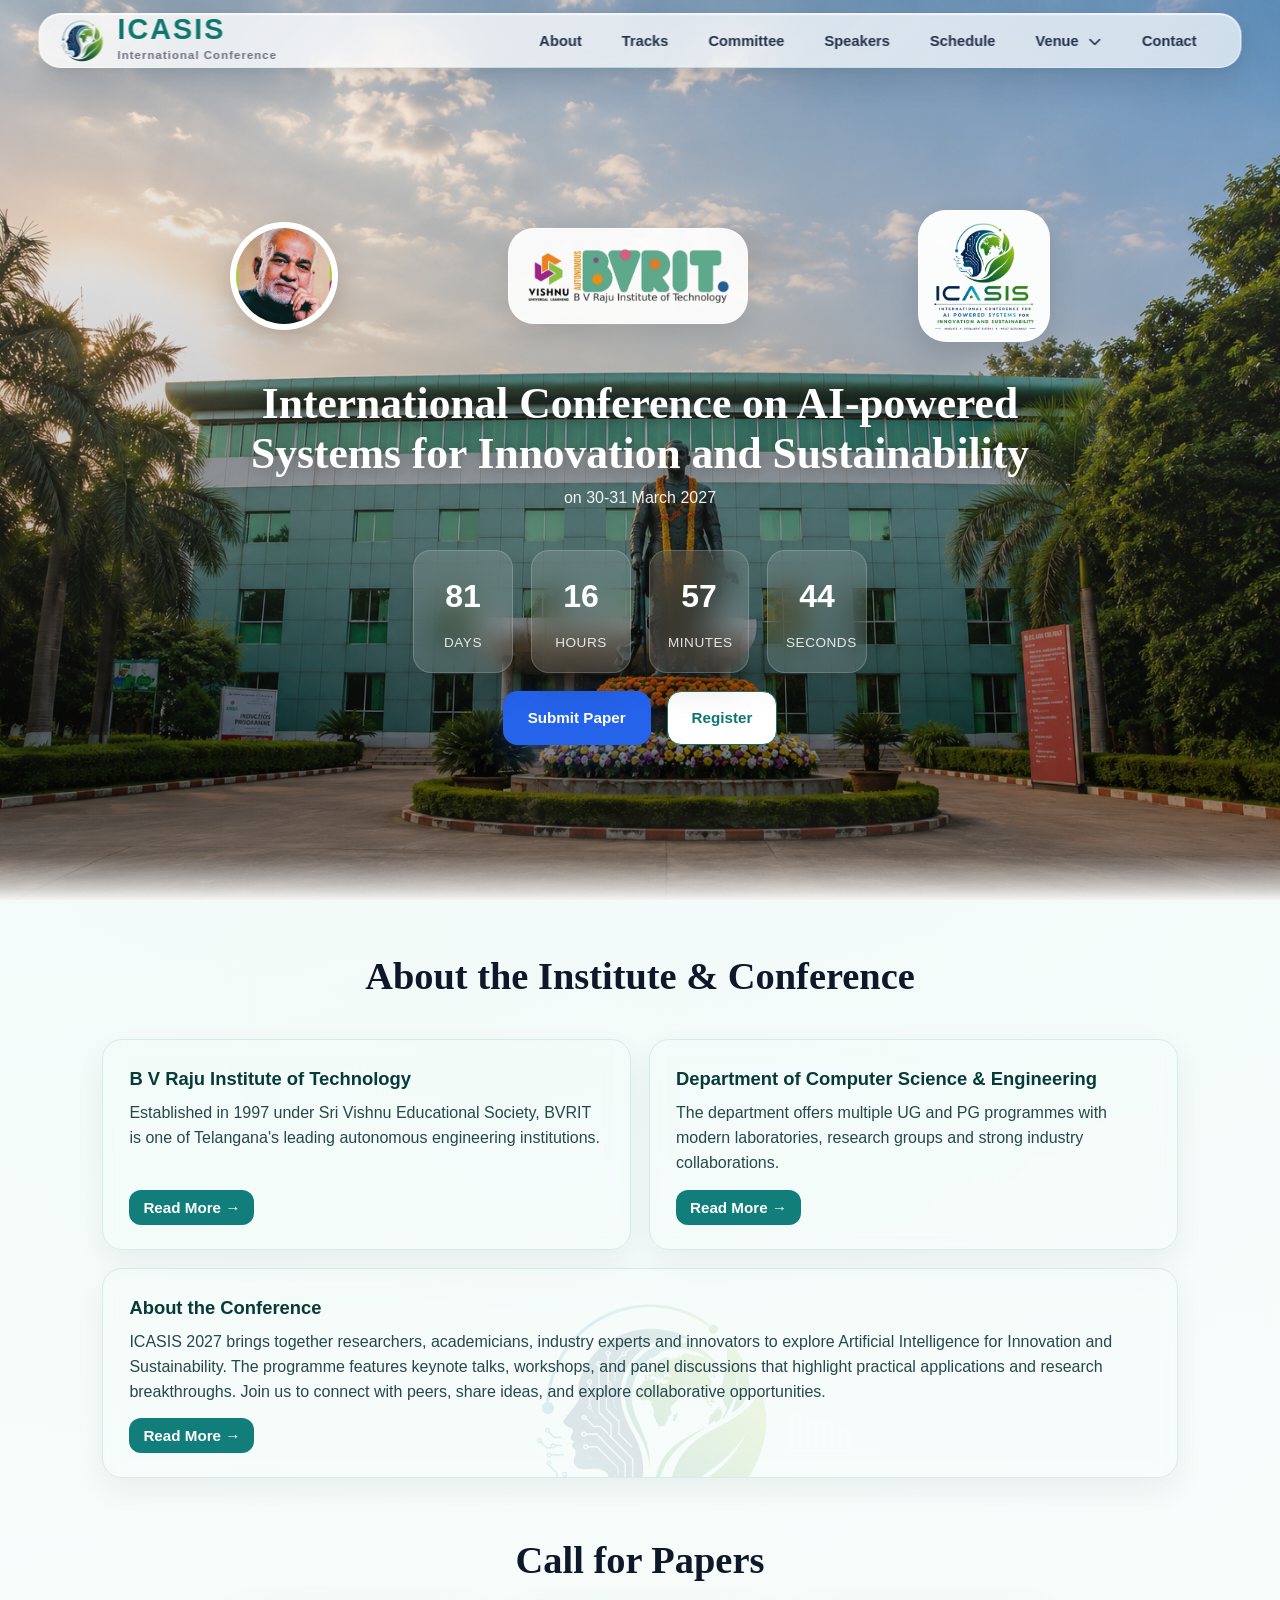
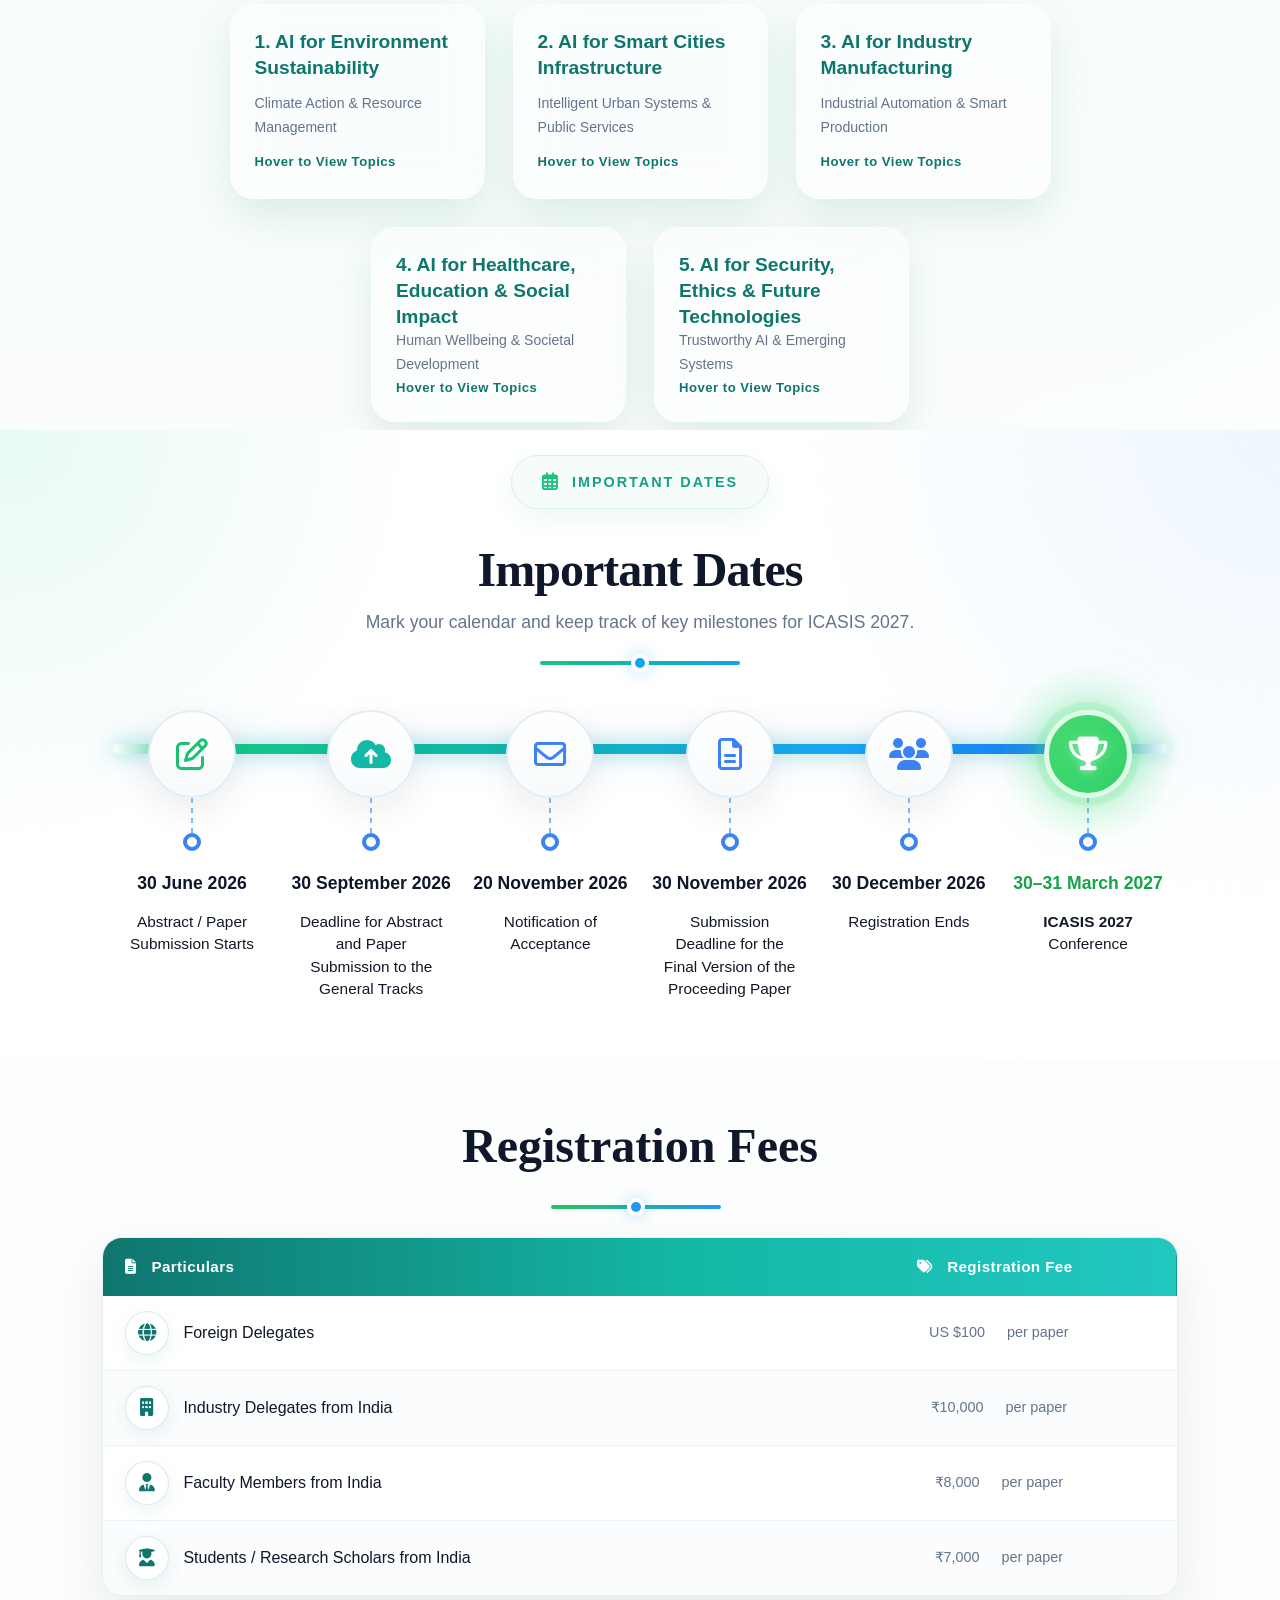
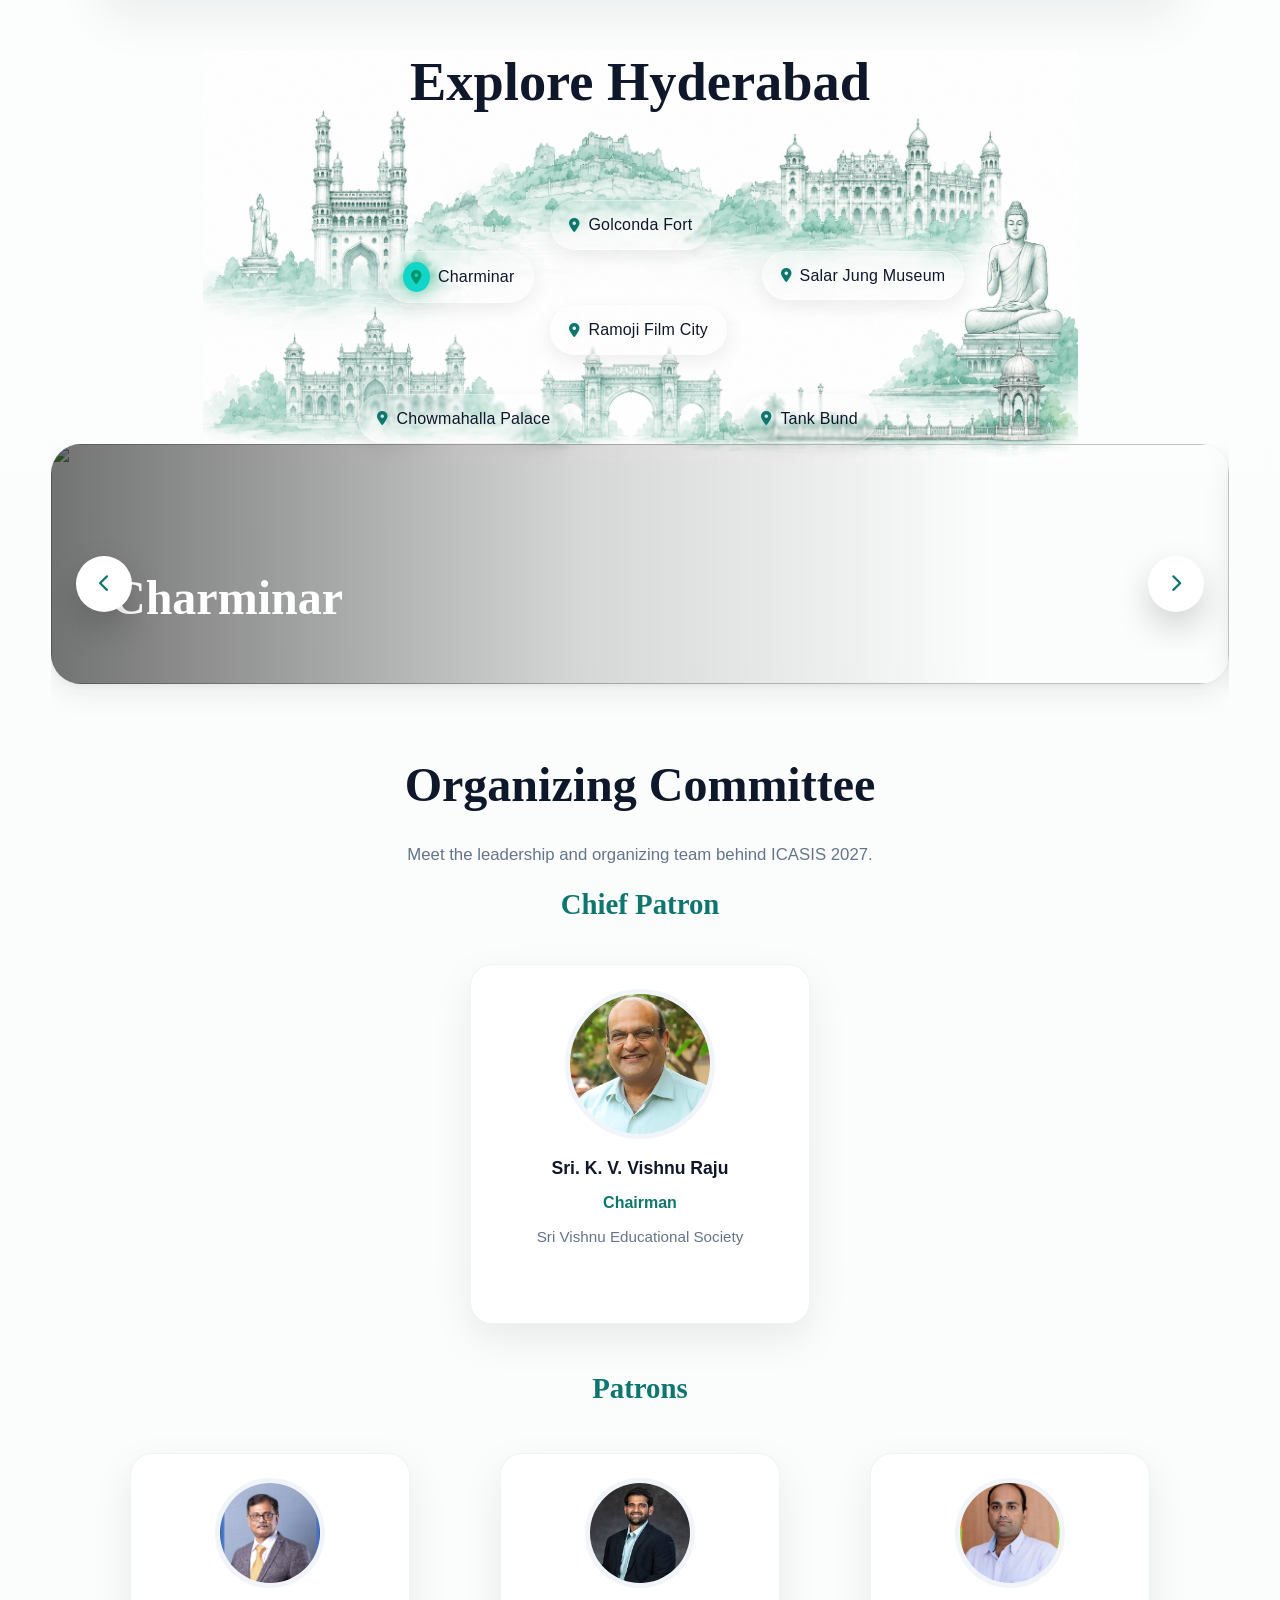
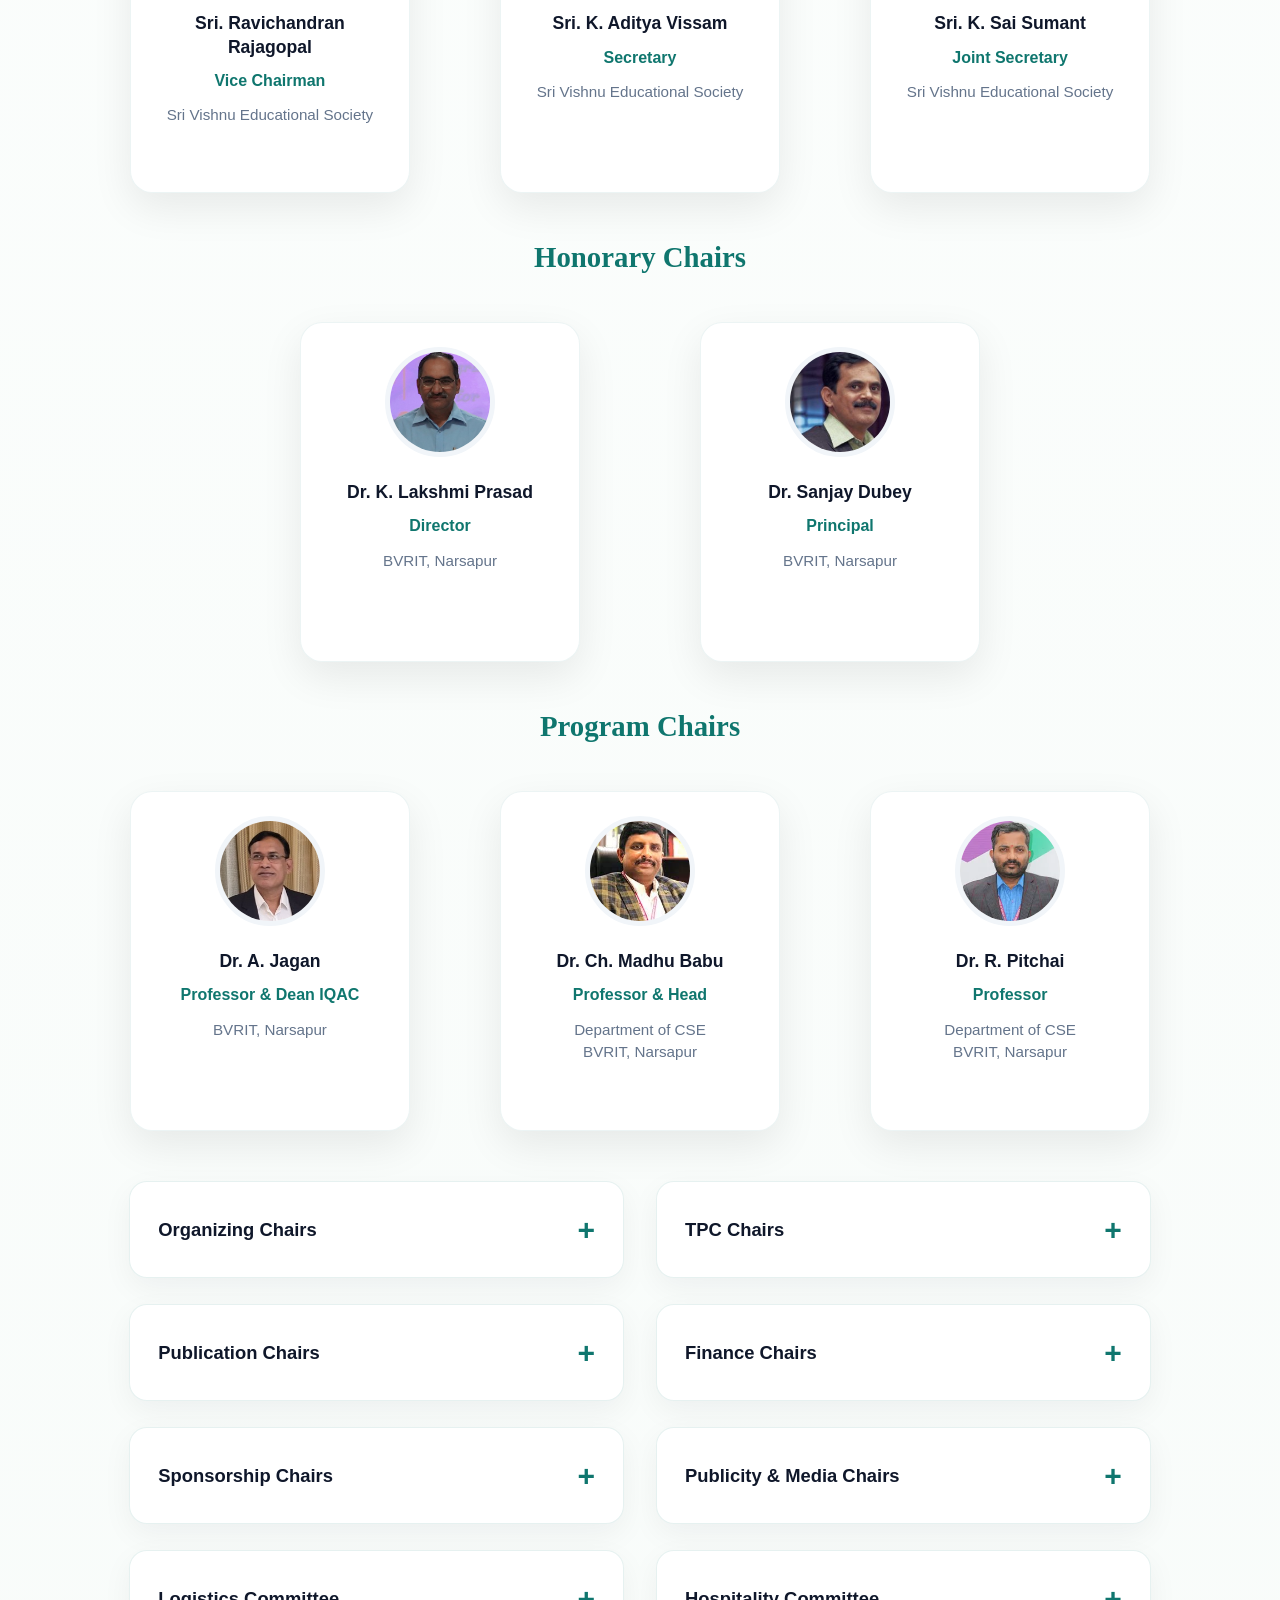
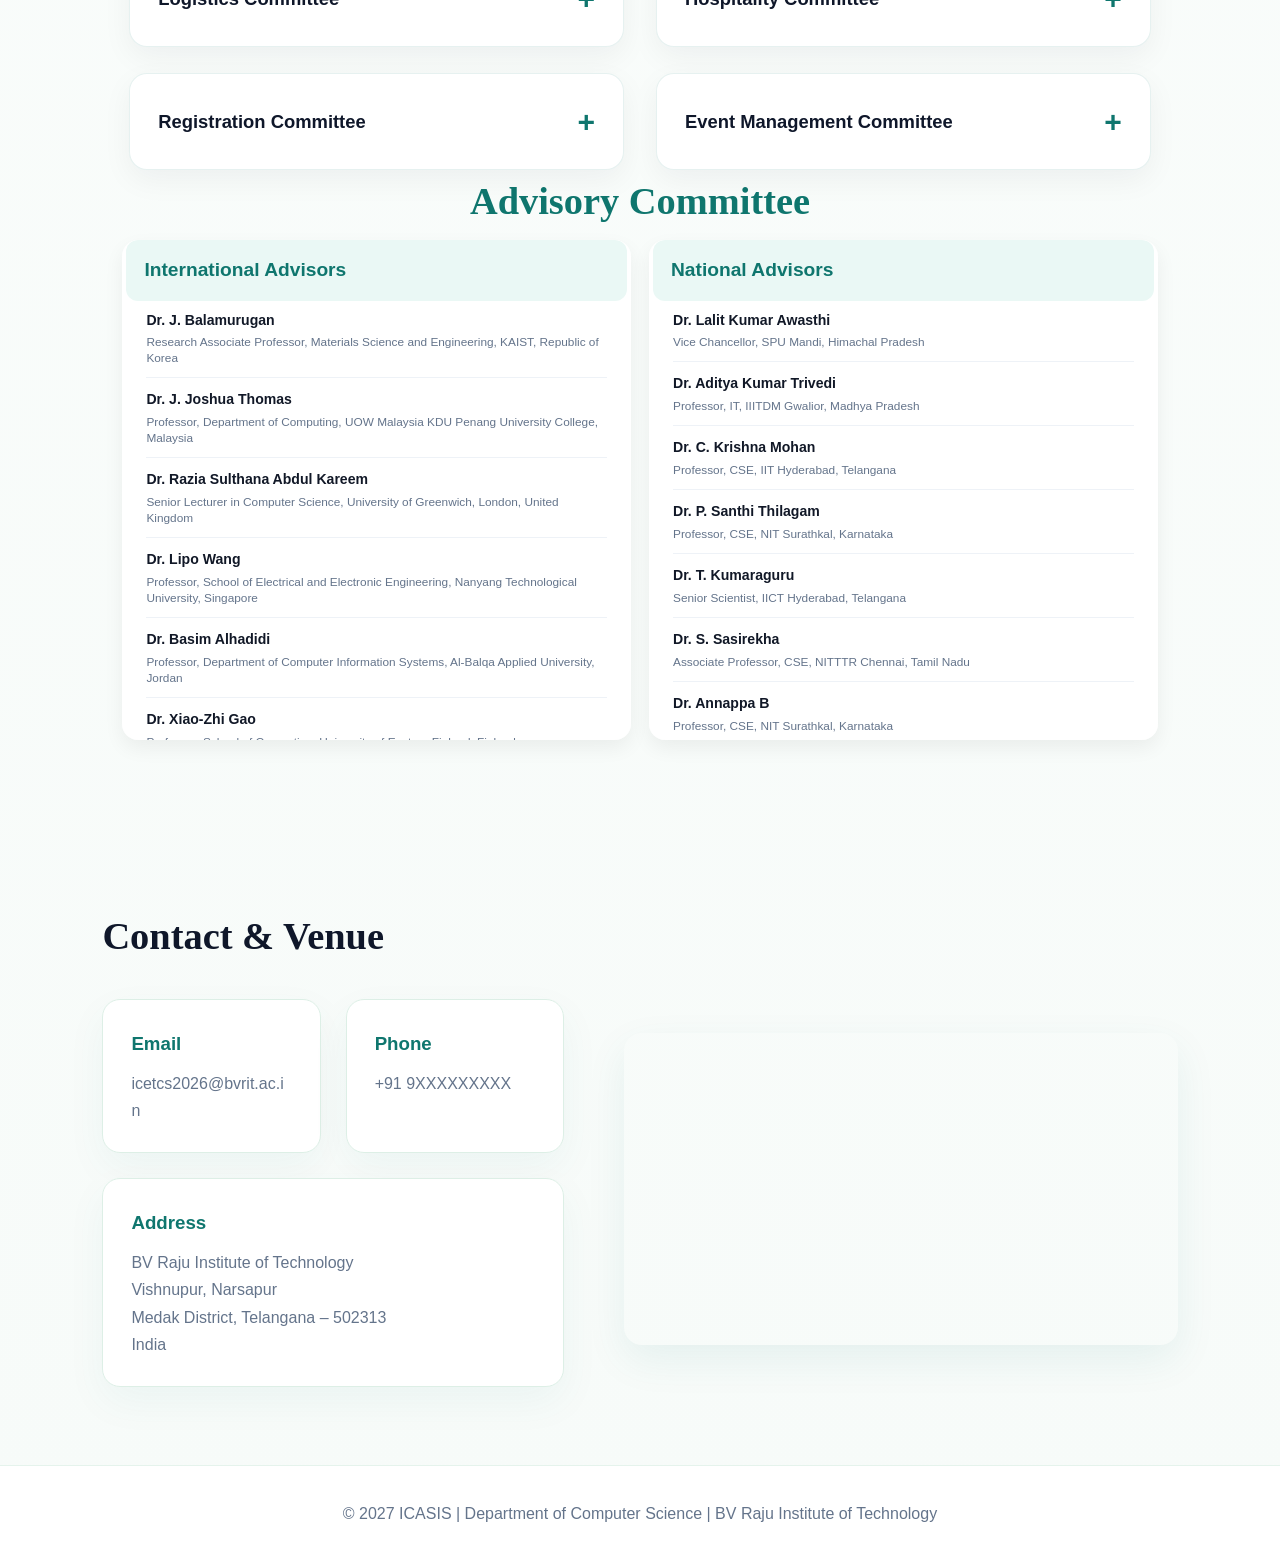
==== commit 5d35cf51: "Update ICASIS website" ====
--- a/index.html
+++ b/index.html
@@ -89,7 +89,7 @@
             </div>
 
             <div class="hero-logo conference-logo">
-                <img src="images/con.png" alt="ICASIS conference logo">
+                <img src="images/con (2).png" alt="ICASIS conference logo">
             </div>
         </div>
       </div>
--- a/style.css
+++ b/style.css
@@ -581,7 +581,7 @@
     background:rgba(255,255,255,.96);
     border-radius:28px;
     box-shadow:0 12px 30px rgba(0,0,0,.12);
-    padding:16px;
+    padding:6px;
     flex-shrink:0;
 }
 
@@ -2959,7 +2959,7 @@
     width:450px;
     height:450px;
 
-    background:url("images/con.png") no-repeat center;
+    background:url("images/con\ \(2\).png") no-repeat center;
 
     background-size:contain;
 
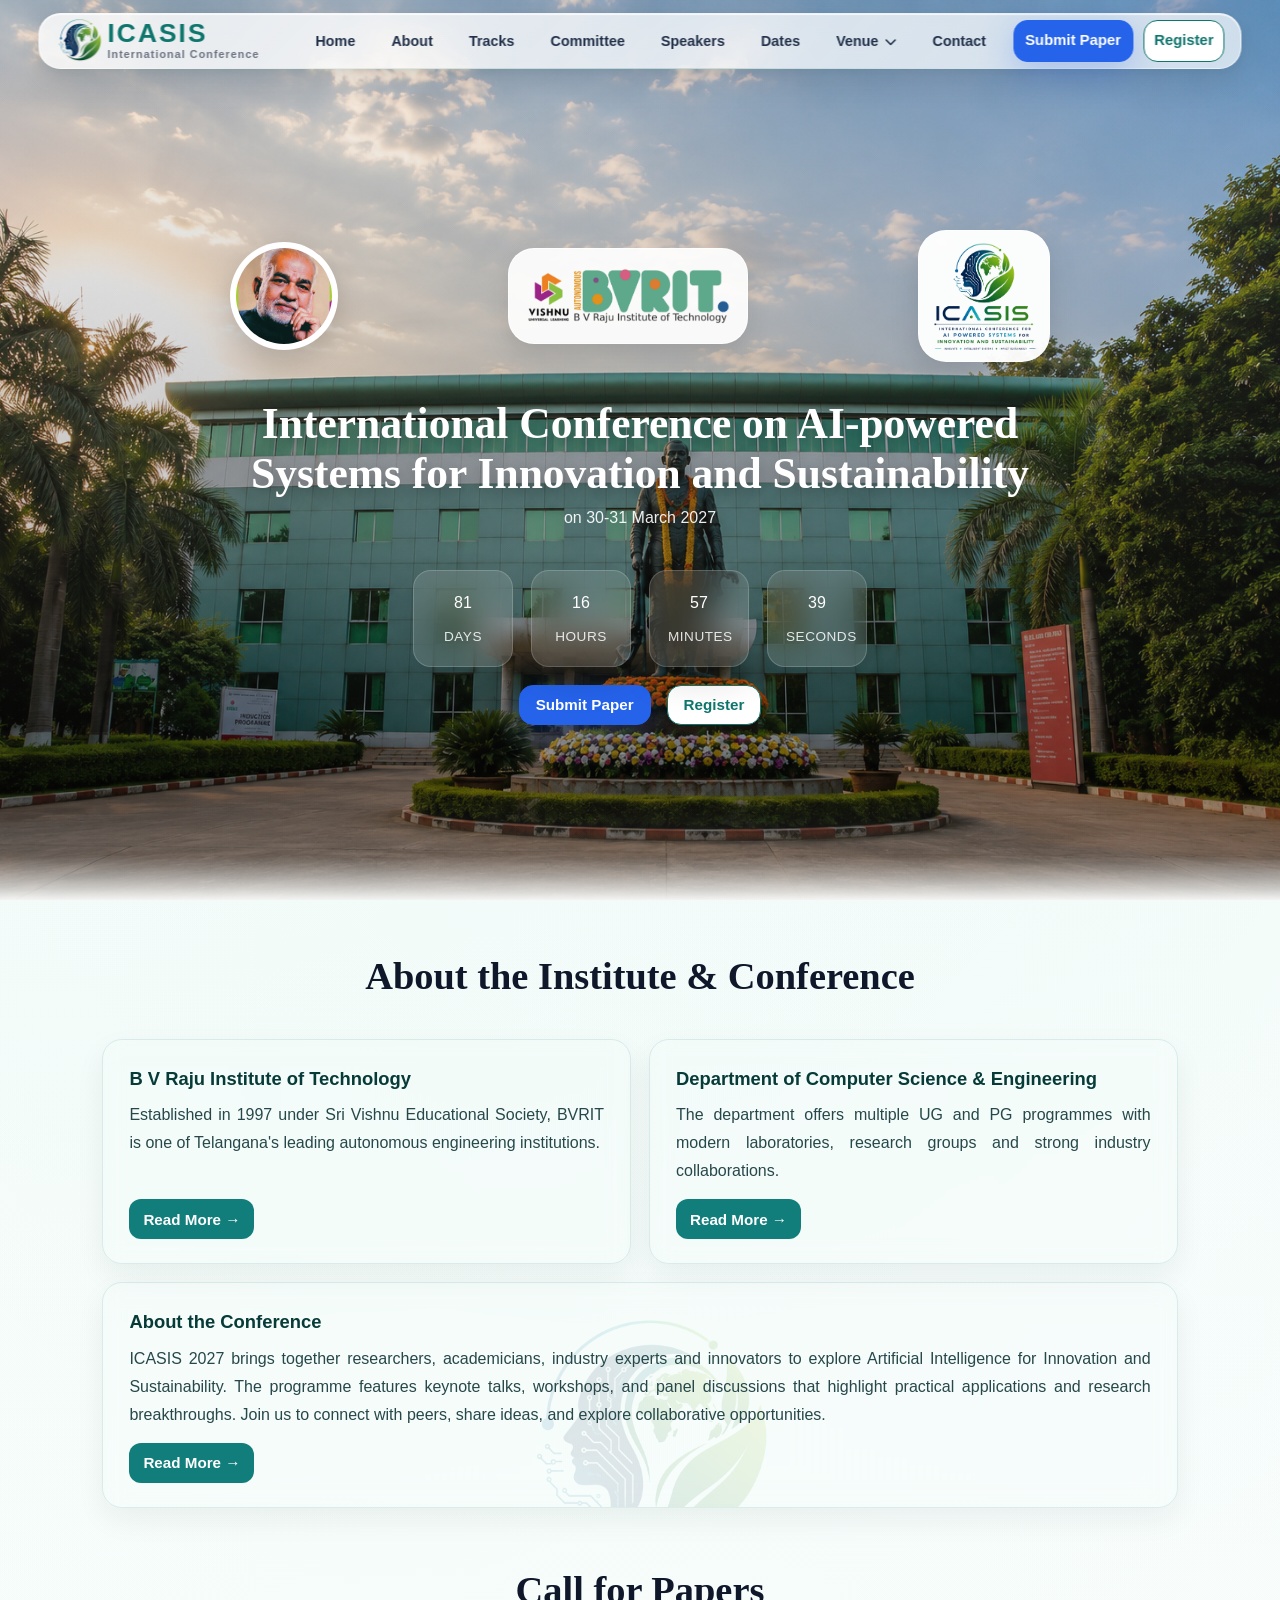
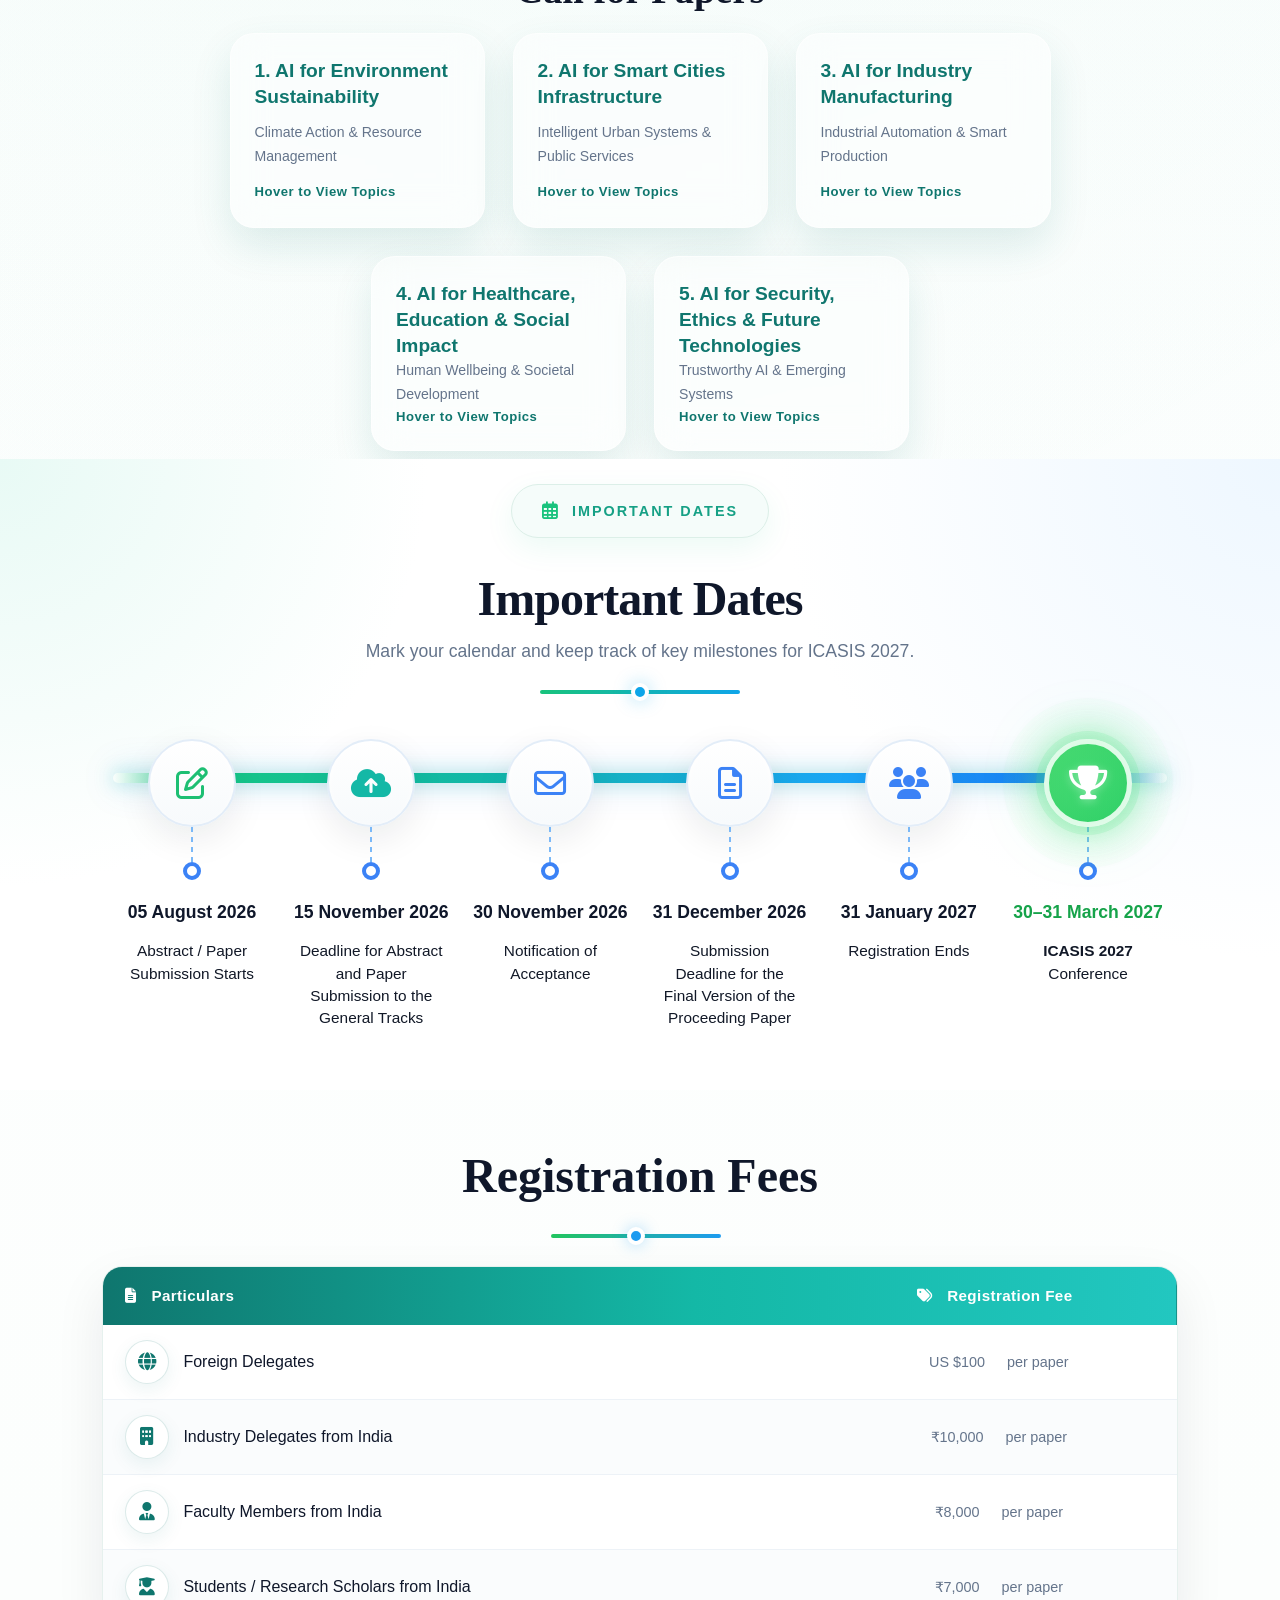
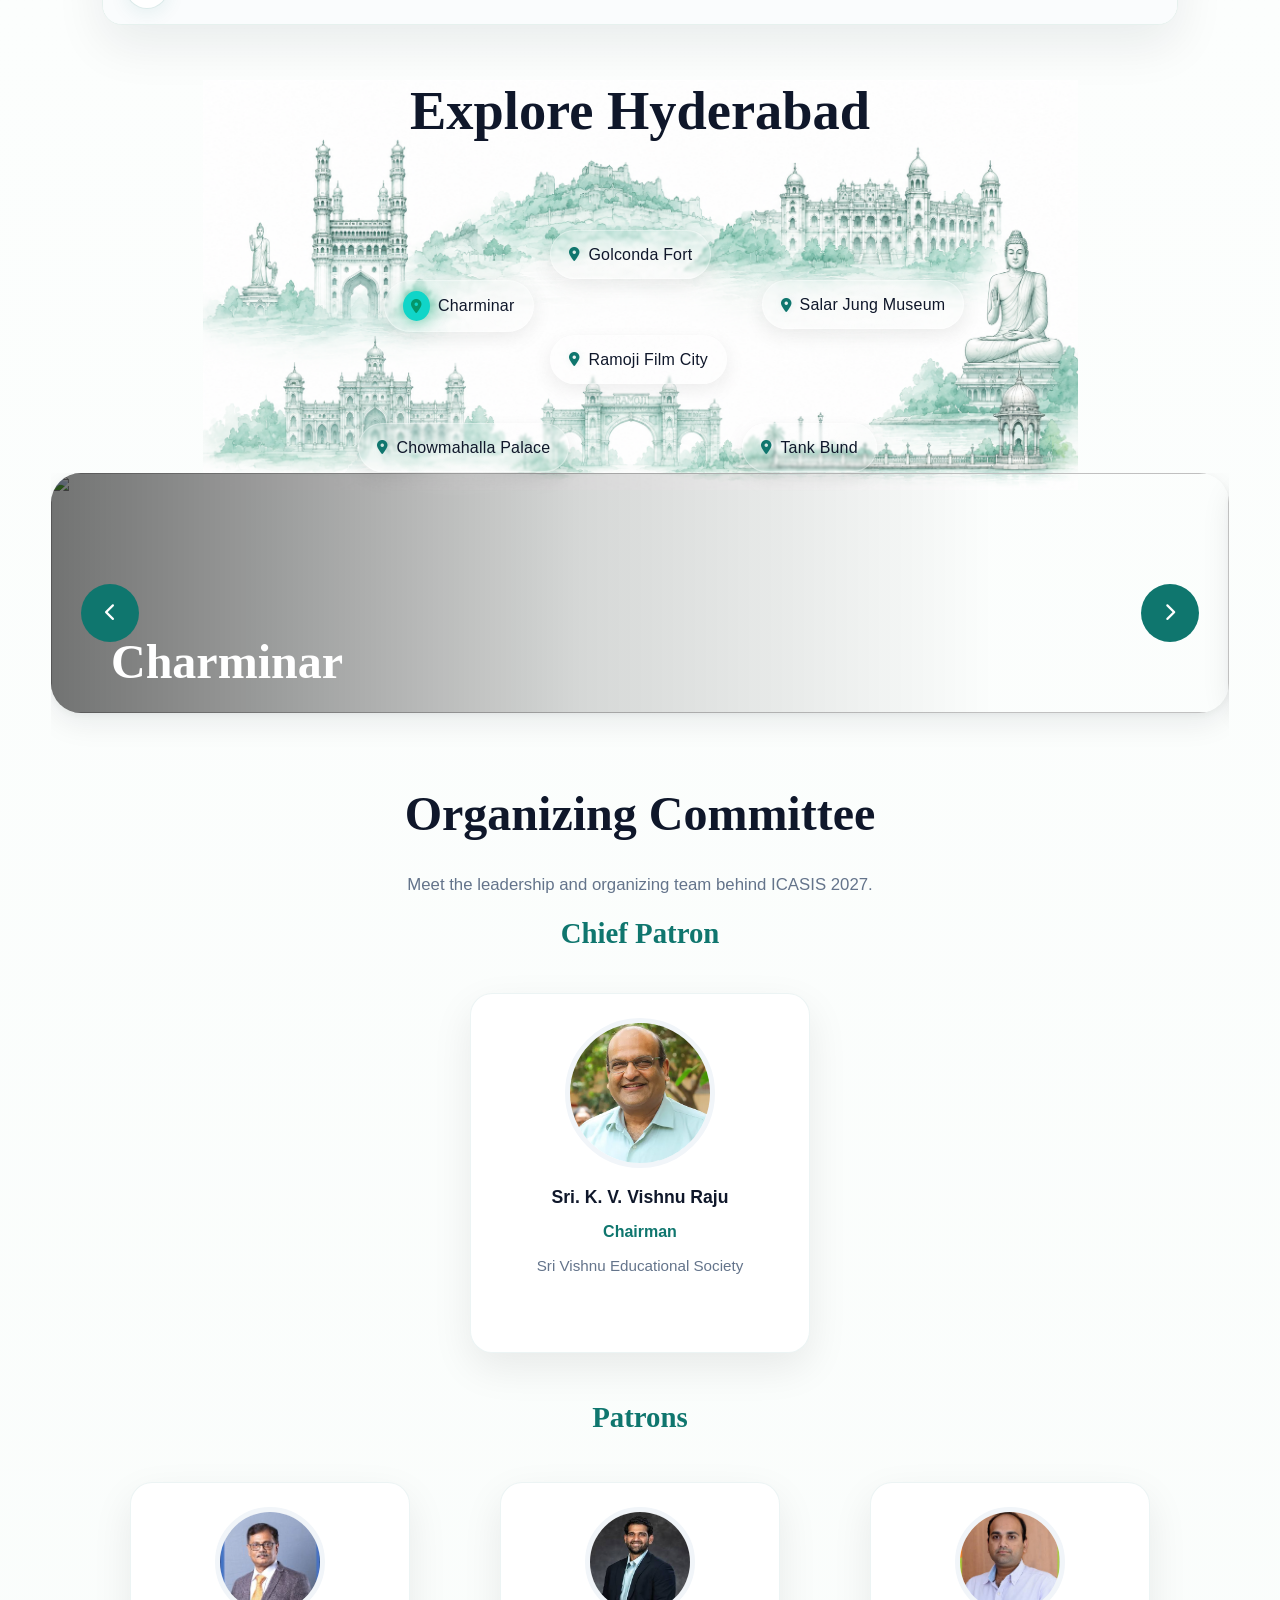
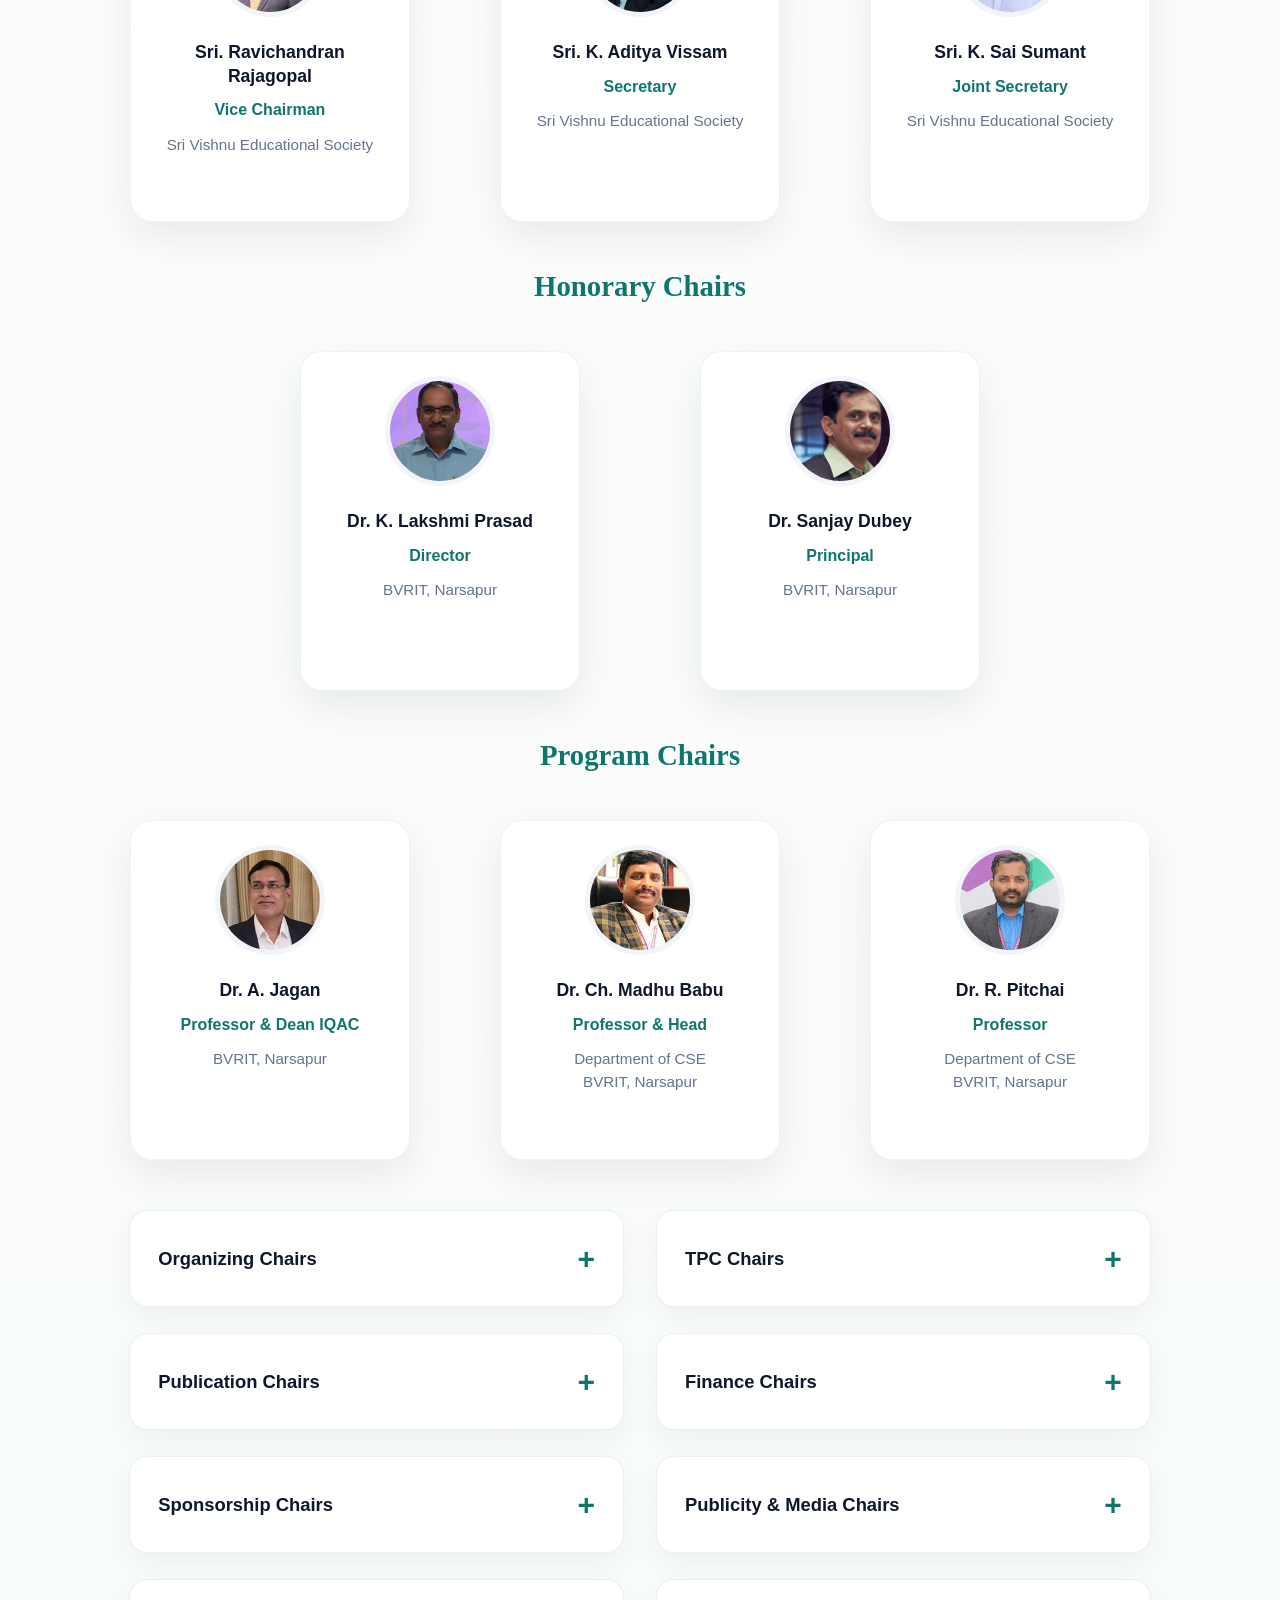
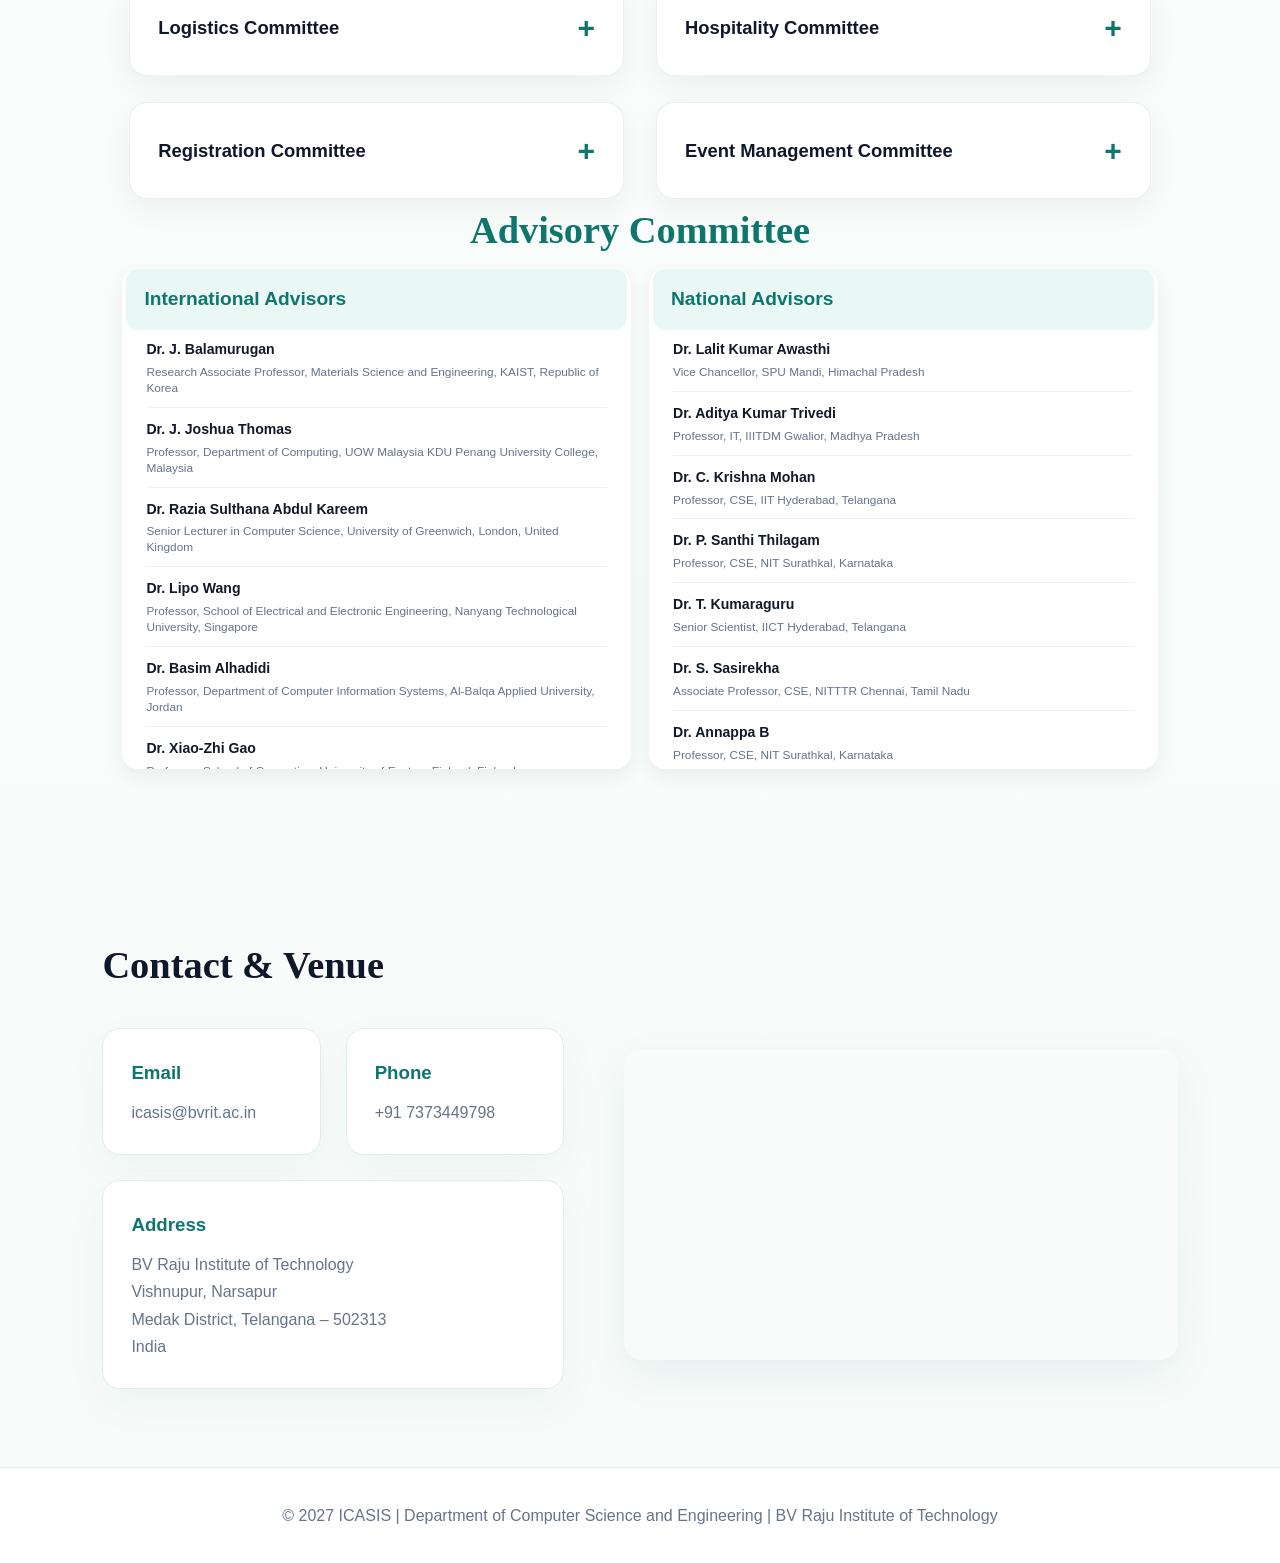
==== commit 17660569: "Update conference website pages and navbar styling" ====
--- a/index.html
+++ b/index.html
@@ -9,6 +9,7 @@
 
     <!-- External CSS -->
     <link rel="stylesheet" href="style.css?v=2">
+    <link rel="stylesheet" href="responsive.css?v=1">
 
     <link
 rel="stylesheet"
@@ -18,56 +19,7 @@
 <body>
     
 
-<nav>
-
-    <a href="#hero" class="nav-brand">
-        <img src="images/logo1.png" class="nav-logo">
-
-     <div class="nav-brand-text">
-
-        <h2>ICASIS</h2>
-
-        <span>International Conference</span>
-
-     
-
-        </div>
-
-    </a>
-     <ul class="nav-links">
-
-        <li><a href="#about">About</a></li>
-
-        <li><a href="#call">Tracks</a></li>
-
-        <li><a href="#committee">Committee</a></li>
-
-        <li><a href="speakers.html">Speakers</a></li>
-
-        <li><a href="#dates">Schedule</a></li>
-
-        <li class="dropdown">
-            <a href="#venue">
-                Venue
-                <i class="fa-solid fa-chevron-down"></i>
-            </a>
-
-            <ul class="dropdown-menu">
-                <li><a href="#venue">Venue</a></li>
-                <li><a href="#explore">Explore Hyderabad</a></li>
-                <li><a href="travel.html">How to Reach</a></li>
-            </ul>
-        </li>
-
-        <li><a href="#contact">Contact</a></li>
-
-     </ul>
-
-        <div class="menu-toggle" id="menuToggle">
-              ☰
-        </div>
-
-        </nav>
+<div id="navbar"></div>
 
 
 
@@ -129,11 +81,11 @@
 
         <div class="buttons">
 
-            <a href="#registration" class="btn primary">
+            <a href="submit-paper.html" class="btn primary">
                 Submit Paper
             </a>
 
-            <a href="#contact" class="btn secondary">
+            <a href="registration.html" class="btn secondary">
                 Register
             </a>
 
@@ -147,7 +99,7 @@
 
 <!-- ===========================
 
-    <!-- ===========================
+    ===========================
          ABOUT (Redesigned)
     =========================== -->
 
@@ -441,7 +393,7 @@
 
                 <div class="timeline-dot"></div>
 
-                <h4>30 June 2026</h4>
+                <h4>05 August 2026</h4>
 
                 <p>
 
@@ -467,7 +419,7 @@
 
                 <div class="timeline-dot"></div>
 
-                <h4>30 September 2026</h4>
+                <h4>15 November 2026</h4>
 
                 <p>
 
@@ -495,7 +447,7 @@
 
                 <div class="timeline-dot"></div>
 
-                <h4>20 November 2026</h4>
+                <h4>30 November 2026</h4>
 
                 <p>
 
@@ -521,7 +473,7 @@
 
                 <div class="timeline-dot"></div>
 
-                <h4>30 November 2026</h4>
+                <h4>31 December 2026</h4>
 
                 <p>
 
@@ -549,7 +501,7 @@
 
                 <div class="timeline-dot"></div>
 
-                <h4>30 December 2026</h4>
+                <h4>31 January 2027</h4>
 
                 <p>
 
@@ -1724,12 +1676,12 @@
             <div class="contact-row">
                 <div class="tile small">
                     <h3>Email</h3>
-                    <p>icetcs2026@bvrit.ac.in</p>
+                    <p>icasis@bvrit.ac.in</p>
                 </div>
 
                 <div class="tile small">
                     <h3>Phone</h3>
-                    <p>+91 9XXXXXXXXX</p>
+                    <p>+91 7373449798</p>
                 </div>
             </div>
 
@@ -1758,7 +1710,7 @@
 
 
 <footer>
-© 2027 ICASIS | Department of Computer Science | BV Raju Institute of Technology
+© 2027 ICASIS | Department of Computer Science and Engineering | BV Raju Institute of Technology
 </footer>
             
 
@@ -1769,5 +1721,14 @@
     <div class="blur three"></div>
 
     <script src="script.js"></script>
+
+
+    <script>
+window.addEventListener("DOMContentLoaded", () => {
+    if (window.location.hash === "#submission") {
+        window.location.replace("submission.html");
+    }
+});
+</script>
 </body>
 </html>
--- a/style.css
+++ b/style.css
@@ -162,13 +162,15 @@
 
     width:94%;
     max-width:1500px;
-    height:55px;
+    
+    height: 56px;
 
     display:flex;
     justify-content:space-between;
     align-items:center;
-
-    padding:0 34px;
+    gap:16px;
+
+    padding:0px 16px;
 
     background:linear-gradient(
         135deg,
@@ -201,8 +203,8 @@
 
 position:absolute;
 
-left:30px;
-right:30px;
+left:24px;
+right:24px;
 bottom:-1px;
 
 height:1px;
@@ -216,83 +218,180 @@
 
 }
 
-.logo{
+.nav-logo{
+    width:122px;
+    height: 122px;
+    object-fit:contain;
+    flex-shrink:0;
+    position:relative;
+    top:5px;
+    left:-35px;
+}
+
+
+
+.nav-brand-text{
+    display:flex;
+    flex-direction:column;
+    justify-content:center;
+    align-items:flex-start;
+     margin-left:-60px;   /* NEW */
+
+}
+
+.nav-brand-text h2{
+    margin:0;
+    font-size:1.65rem;
+    font-weight:800;
+    color:#0F766E;
+    line-height:1;
+    letter-spacing:2px;
+    margin-left:-10px;
+    margin-top:-7px;
+}
+
+.nav-brand-text span{
+    margin-top:8px;
+    font-size:0.68rem;
+    font-weight:600;
+    color:#6b7280;
+    white-space:nowrap;
+    line-height:.6px;
+    margin-left:-10px;
+    letter-spacing:1px;
+    margin-bottom:-2px;
+}
+
+.nav-brand{
     display:flex;
     align-items:center;
+    gap:0px;
+    text-decoration:none;
     flex-shrink:0;
-
-    font-size:2rem;
-    font-weight:800;
-
+    transform: translateY(-1px);
+}
+
+
+
+
+
+.nav-links{
+
+    display:flex;
+
+    justify-content:flex-start;
+
+    align-items:center;
+
+    gap:18px;
+
+    list-style:none;
+
+    margin:0;
+
+    padding:0;
+
+    width:auto;
+
+    margin-left:-50px;   /* NEW */
+}
+
+
+
+.nav-links li{
+
+    position:relative;
+
+}
+
+.nav-links li.nav-action-group{
+
+    margin-left:0px;
+
+}
+
+.nav-actions{
+    display:flex;
+    align-items:center;
+    gap:10px;
+    height:100%;
+}
+
+
+.nav-actions .btn{
+    height:42px;
+    padding:0 10px;
+
+    display:flex;
+    align-items:center;
+    justify-content:center;
+
+    border-radius:14px;
+
+    font-size:.93rem;
+    font-weight:600;
+
+    text-decoration:none;
+
+    transition:.25s ease;
+
+    white-space:nowrap;
+}
+
+.nav-actions .primary{
+    background:#2563EB;
+    color:white;
+    border:1px solid #2563EB;
+}
+
+.nav-actions .primary:hover{
+    background:#1D4ED8;
+    color:#fff !important;
+    border-color:#1D4ED8;
+}
+
+.nav-actions .secondary{
+    background:white;
     color:#0F766E;
+
+    border:1.5px solid #0F766E;
+}
+
+.nav-actions .secondary:hover{
+    background:#0F766E;
+    color:#fff !important;
+    border-color:#0F766E;
+}
+
+.nav-links li>a:hover{
+
+    background:#eefaf8;
+
+    color:#0F766E;
+
+}
+
+.nav-links a{
+
+    position:relative;
+
+    color:#22314A;
+
     text-decoration:none;
 
-    margin-right:35px;
-
-    letter-spacing: -1px;
-}
-
-
-
-.logo span{
-    color:#14b8a6;
-}
-
-.nav-links{
+    font-size:0.9rem;
+
+    font-weight:600;
+
+    padding:8px 9px;
 
     display:flex;
 
     align-items:center;
 
-    gap:32px;
-
-    list-style:none;
-
-    margin:0;
-
-    padding:0;
-
-    flex-wrap:nowrap;
-
-    white-space:nowrap;
-
-}
-
-
-
-.nav-links li{
-
-    position:relative;
-
-}
-
-
-
-.nav-links li>a:hover{
-
-    background:#eefaf8;
-
-    color:#0F766E;
-
-}
-
-.nav-links a{
-
-    position:relative;
-
-    color:#22314A;
-
-    text-decoration:none;
-
-    font-size:1rem;
-
-    font-weight:600;
-
-    padding:10px 16px;
-
     border-radius:12px;
 
-    transition:all .25s ease;
+    transition:color .25s ease, background .25s ease;
 
 }
 
@@ -302,10 +401,9 @@
 
     position:absolute;
 
-    left:50%;
+    left:0;
+    right:0;
     bottom:4px;
-
-    transform:translateX(-50%);
 
     width:0;
 
@@ -323,24 +421,25 @@
 
 }
 
+.nav-actions a::after{
+    display:none;
+}
+
+.nav-actions a:hover::after{
+    display:none;
+}
+
 .nav-links a:hover{
 
+    background:rgba(255,255,255,.28);
+
     color:#0F766E;
 
 }
 
 .nav-links a:hover::after{
 
-    width:70%;
-
-}
-
-
-.nav-links a:hover{
-
-    background:rgba(255,255,255,.28);
-
-    color:#0F766E;
+    width:100%;
 
 }
 
@@ -422,7 +521,8 @@
 
 .dropdown i{
     margin-left:6px;
-    font-size:.8rem;
+    font-size:.75rem;
+    transform:translateY(1px);
 }
 /* ===========================
    HERO
@@ -592,33 +692,6 @@
     transform:none;
 }
 
-@media (max-width:900px){
-    .hero-top{
-        justify-content:center;
-    }
-
-    .hero-branding{
-        justify-content:center;
-        gap:14px;
-    }
-
-    .hero-person,
-    .bvrit-logo,
-    .conference-logo{
-        width:120px;
-        min-width:120px;
-        height:auto;
-    }
-
-    .hero-person{
-        height:120px;
-    }
-
-    .bvrit-logo,
-    .conference-logo{
-        padding:12px;
-    }
-}
 
 
 .hero h1{
@@ -700,24 +773,20 @@
 }
 
 .btn{
-
-padding:13px 24px;
-
-font-size:.95rem;
-
-border-radius:14px;
-
-font-weight:600;
-
-text-decoration:none;
-	display:inline-flex;
-
-align-items:center;
-
-justify-content:center;
-
-transition:.3s;
-
+    height:40px;
+    padding:0 16px;
+
+    display:flex;
+    align-items:center;
+    justify-content:center;
+
+    border-radius:14px;
+
+    font-size:.95rem;
+    font-weight:600;
+
+    text-decoration:none;
+    white-space:nowrap;
 }
 
 /* ===========================
@@ -731,6 +800,8 @@
     color:white;
 
     border:1px solid #2563EB;
+
+     min-width:120px;
 
     box-shadow:
         0 10px 35px rgba(37,99,235,.28);
@@ -797,9 +868,6 @@
 
 display:block;
 
-font-size:2rem;
-
-font-weight:700;
 
 color:white;
 
@@ -835,13 +903,7 @@
 
 
 
-@media(min-width:900px){
-    .cfp-intro{ font-size:1rem }
-}
-
-@media(max-width:640px){
-    .cfp-intro{ padding:0 20px; font-size:0.95rem }
-}
+
 
 /* ===========================
    SECTION
@@ -993,17 +1055,7 @@
 }
 
 
-@media (max-width:980px){
-
-    .timeline{
-        display:none;
-    }
-
-    .timeline-mobile{
-        display:block;
-    }
-
-}
+
 
 
 /* ===========================
@@ -1135,10 +1187,31 @@
 }
 
 .about-card h3{ font-size:1.15rem; margin:4px 0 12px; color:#073b38; line-height:1.15 }
-.about-card .preview{ color:#27484a; line-height:1.55; margin-bottom:14px; overflow:hidden; display:-webkit-box; -webkit-box-orient:vertical; -webkit-line-clamp:3; text-align:left }
-
-.about-card .full-content{ padding-top:8px; text-align:left }
-.about-card .full-content p{ margin:0 0 12px 0; line-height:1.75; color:#0b3835 }
+.about-card .preview{
+    color:#27484a;
+    line-height:1.75;
+    margin-bottom:14px;
+    overflow:hidden;
+    display:-webkit-box;
+    -webkit-box-orient:vertical;
+    -webkit-line-clamp:3;
+
+    text-align:justify;
+    text-justify:inter-word;
+}
+
+.about-card .full-content{
+    padding-top:8px;
+}
+
+.about-card .full-content p{
+    margin:0 0 14px;
+    line-height:1.85;
+    color:#0b3835;
+
+    text-align:justify;
+    text-justify:inter-word;
+}
 .about-card .btn.read-more{ margin-top:auto }
 
 .btn.read-more{ background:#127e7c; color:#fff; border:none; padding:9px 14px; border-radius:12px; cursor:pointer; align-self:flex-start }
@@ -1162,9 +1235,6 @@
 
 .modal-close{ position:absolute; right:12px; top:12px; background:none; border:none; font-size:1.6rem; cursor:pointer }
 .modal-content{ padding:8px 6px 20px }
-
-@media(max-width:900px){ .about-grid{ grid-template-columns:repeat(2,1fr) } }
-@media(max-width:640px){ .about-grid{ grid-template-columns:1fr } .about-card.fullwidth{ grid-column:auto } }
 
 .highlight{
 
@@ -1389,19 +1459,7 @@
     font-size:.95rem;
 }
 
-/* Responsive */
-
-@media(max-width:900px){
-
-.registration-card{
-    overflow-x:auto;
-}
-
-.registration-table{
-    min-width:700px;
-}
-
-}
+
 
 
 /* ===========================
@@ -2115,81 +2173,6 @@
       MOBILE
 ==========================*/
 
-@media(max-width:1100px){
-
-.timeline{
-
-    flex-direction:column;
-
-    gap:55px;
-
-    padding-left:40px;
-
-}
-
-.timeline-line{
-
-    width:8px;
-
-    height:100%;
-
-    left:52px;
-
-    right:auto;
-
-    top:0;
-
-}
-
-.timeline-item{
-
-    display:flex;
-
-    align-items:flex-start;
-
-    text-align:left;
-
-    gap:25px;
-
-}
-
-.timeline-circle{
-
-    width:82px;
-
-    height:82px;
-
-    flex-shrink:0;
-
-}
-
-.timeline-circle i{
-
-    font-size:30px;
-
-}
-
-.timeline-connector,
-
-.timeline-dot{
-
-    display:none;
-
-}
-
-.timeline-item h4{
-
-    margin-top:0;
-
-}
-
-.timeline-item p{
-
-    padding:0;
-
-}
-
-}
 
 
 
@@ -2446,15 +2429,6 @@
     overflow: visible;
 }
 
-@media(max-width:900px){
-
-    .committee-directory{
-
-        grid-template-columns:1fr;
-
-    }
-
-}
 
 
 .committee-list{
@@ -2780,111 +2754,44 @@
    RESPONSIVE
 =========================== */
 
-@media(max-width:900px){
-
-    nav{
-
-        padding:20px 30px;
+
+@keyframes conferencePulse{
+
+    0%,100%{
+
+        transform:scale(1);
 
     }
 
-    .section{
-
-        padding:28px 8%;
+    50%{
+
+        transform:scale(1.06);
 
     }
 
-    .hero h1{
-
-        font-size:2.5rem;
+}
+
+@keyframes ambientGlow{
+
+    0%,100%{
+
+        opacity:.55;
+
+        transform:scale(1);
 
     }
 
-    .contact-container{
-
-        grid-template-columns:1fr;
+    50%{
+
+        opacity:1;
+
+        transform:scale(1.15);
 
     }
 
-    .contact-row{
-
-        flex-direction:column;
-
-    }
-
-
-}
-
-@keyframes conferencePulse{
-
-    0%,100%{
-
-        transform:scale(1);
-
-    }
-
-    50%{
-
-        transform:scale(1.06);
-
-    }
-
-}
-
-@keyframes ambientGlow{
-
-    0%,100%{
-
-        opacity:.55;
-
-        transform:scale(1);
-
-    }
-
-    50%{
-
-        opacity:1;
-
-        transform:scale(1.15);
-
-    }
-
-}
-
-@media(max-width:700px){
-    nav{
-        width:94%;
-        padding:16px 20px;
-        flex-direction:column;
-        gap:12px;
-    }
-
-    .nav-links{
-        justify-content:center;
-    }
-
-    .hero{
-        background-size:cover;
-        background-position:center;
-    }
-
-    .hero-logos{
-        flex-direction:column;
-        align-items:center;
-        gap:20px;
-    }
-
-    .buttons{
-        flex-direction:column;
-        width:100%;
-    }
-
-    .btn{
-        width:100%;
-        text-align:center;
-    }
-
-}
+}
+
+
 
 
 /*==================================
@@ -3357,7 +3264,7 @@
     position:absolute;
 
     left:60px;
-    bottom:45px;
+    bottom:10px;
 
     z-index:5;
 
@@ -3373,25 +3280,39 @@
 
     position:absolute;
 
-    top:50%;
+    top:45%;
 
     transform:translateY(-50%);
 
-    width:56px;
-    height:56px;
-
-    border:none;
+    width:50px;
+    height:50px;
+
 
     border-radius:50%;
 
-    background:white;
+
+
+    background:rgba(255,255,255,0.08);
+border:2px solid #0F766E;
+backdrop-filter:blur(8px);
+-webkit-backdrop-filter:blur(8px);
 
     cursor:pointer;
 
-    box-shadow:0 15px 35px rgba(0,0,0,.18);
+    display:flex;
+    align-items:center;
+    justify-content:center;
+
+    transition:border-color .2s ease, transform .2s ease, background .2s ease;
 
     z-index:10;
 
+}
+
+.carousel-nav:hover{
+    border-color:rgba(255,255,255,1);
+    background:rgba(255,255,255,.08);
+    transform:translateY(-50%) scale(1.03);
 }
 
 .carousel-nav.left{
@@ -3404,7 +3325,7 @@
 
 .carousel-nav i{
 
-    color:#0f766e;
+    color:white;
 
     font-size:18px;
 
@@ -3527,15 +3448,7 @@
     background:#0F766E;
     border-radius:20px;
 }
-@media(max-width:900px){
-
-.advisory-grid{
-
-grid-template-columns:1fr;
-
-}
-
-}
+
 
 
 /* ===========================
@@ -3622,232 +3535,170 @@
 }
 */
 /* LEFT BRAND */
-.nav-brand{
-
-    display:flex;
-
-    align-items:center;
-
-    gap:14px;
-
-    flex-shrink:0;
-
-}
-
-.nav-logo{
-
-    width:140px;
-    height:140px;
-
-    object-fit:contain;
-
-    margin-top:10px;
-    margin-left:-50px;
-
-    transition:none;
-
-}
-
-
-
-.nav-brand-text h2{
-
-    margin:0;
-
-    font-size:1.8rem;
-
-    line-height:1;
-
-    color:#0F766E;
-
-    font-weight:800;
-    letter-spacing: 2px;
-    margin-left:-40px ;
-
-}
-
-.nav-brand-text span{
-
-    display:block;
-
-    margin-top:2px;
-
-    font-size:.72rem;
-
-    letter-spacing:1px;
-
-    color:#6B7280;
-
-    font-weight:600;
-        margin-left:-40px ;
-
-
-}
-
-
-.nav-brand{
-    text-decoration: none;
-    color: inherit;
-}
 
 
 /* ===========================
    Laptop
 =========================== */
 
-@media (max-width:1400px){
-
-    .nav-links{
-
-        gap:20px;
-
-    }
-
-    .nav-links a{
-
-        font-size:.92rem;
-
-        padding:8px 10px;
-
-    }
-
-    .nav-logo{
-
-        width:120px;
-        height:120px;
-
-    }
-
-}
+
 
 /* ===========================
    Tablet
 =========================== */
 
-@media (max-width:1100px){
-
-    .nav-links{
-
-        gap:14px;
-
+
+.menu-toggle{
+
+    display:none;
+
+    font-size:30px;
+
+    cursor:pointer;
+
+    color:#0f766e;
+
+    font-weight:bold;
+
+    user-select:none;
+
+    justify-self:end;
+
+    border:none;
+
+    background:transparent;
+
+    padding:0;
+
+}
+
+@media (max-width: 768px) {
+    nav {
+        width: calc(100% - 20px);
+        min-height: 68px;
+        height:auto;
+        padding: 12px 16px;
+        flex-wrap:wrap;
+        justify-content:space-between;
+        gap: 12px;
     }
 
-    .nav-links a{
-
-        font-size:.85rem;
-
-        padding:8px 6px;
-
+    .menu-toggle {
+        display:inline-flex;
+        align-items:center;
+        justify-content:center;
+        width:44px;
+        height:44px;
+        border-radius:12px;
+        background:rgba(15, 118, 110, 0.08);
     }
 
-}
-
-@media (max-width:1200px){
-
-    .logo-text{
+    .nav-links {
+        position:absolute;
+        top:calc(100% + 10px);
+        left:0;
+        right:0;
+        display:none;
+        flex-direction:column;
+        align-items:flex-start;
+        gap:8px;
+        padding:16px;
+        background:white;
+        border-radius:18px;
+        box-shadow:0 18px 40px rgba(15, 118, 110, 0.14);
+        z-index:1001;
+    }
+
+    .nav-links.active {
+        display:flex;
+    }
+
+    .nav-links li {
+        width:100%;
+    }
+
+    .nav-links a {
+        display:block;
+        width:100%;
+        padding:12px 16px;
+    }
+
+    .nav-links li.nav-action-group{
+        margin-left:0;
+        width:100%;
+    }
+
+    .nav-links li.nav-action-group .nav-actions{
+        flex-direction:column;
+        width:100%;
+        gap:6px;
+    }
+
+    .nav-links li.nav-action-group .btn{
+        width:100%;
+    }
+
+    .dropdown-menu {
+        position:static;
+        display:none;
+        margin-top:8px;
+        margin-left:0;
+        box-shadow:none;
+        padding:0;
+        background:transparent;
+    }
+
+    .dropdown.open .dropdown-menu {
+        display:flex;
+        flex-direction:column;
+        gap:0;
+        width:100%;
+    }
+
+    .dropdown-menu a {
+        width:100%;
+        padding:10px 14px;
+    }
+}
+
+@media (max-width: 576px) {
+    .nav-brand-text h2 {
+        font-size:1.1rem;
+        margin-left:0;
+    }
+
+    .nav-brand-text span {
         display:none;
     }
 
-}
-
-.menu-toggle{
-
-    display:none;
-
-    font-size:30px;
+    .nav-logo {
+        width:42px;
+        height:42px;
+    }
+}
+
+.carousel-nav{
+
+    position:absolute;
+
+    top:50%;
+
+    transform:translateY(-50%);
+
+    width:58px;
+
+    height:58px;
+
+    border:none;
+
+    border-radius:50%;
+
+    background:#0f766e;
+
+    color:white;
 
     cursor:pointer;
 
-    color:#0f766e;
-
-    font-weight:bold;
-
-    user-select:none;
-
-}
-
-@media (max-width:900px){
-@media (max-width:900px){
-
-    .menu-toggle{
-        display:block;
-        z-index:1002;
-    }
-
-    .nav-links{
-
-        position:absolute;
-
-        top:70px;
-        right:20px;
-
-        width:240px;
-
-        display:flex;
-        flex-direction:column;
-        gap:8px;
-
-        padding:18px;
-
-        background:rgba(255,255,255,.88);
-
-        backdrop-filter:blur(18px);
-        -webkit-backdrop-filter:blur(18px);
-
-        border-radius:18px;
-
-        box-shadow:0 18px 40px rgba(0,0,0,.18);
-
-        opacity:0;
-        visibility:hidden;
-
-        transform:translateY(-15px);
-
-        transition:.35s;
-    }
-
-    .nav-links.active{
-
-        opacity:1;
-        visibility:visible;
-
-        transform:translateY(0);
-
-    }
-
-    .nav-links a{
-
-        width:100%;
-        padding:12px 15px;
-
-        border-radius:12px;
-
-    }
-
-}
-
-.carousel-nav{
-
-    position:absolute;
-
-    top:50%;
-
-    transform:translateY(-50%);
-
-    width:58px;
-
-    height:58px;
-
-    border:none;
-
-    border-radius:50%;
-
-    background:#0f766e;
-
-    color:white;
-
-    cursor:pointer;
-
     z-index:100;
 
 }
--- a/responsive.css
+++ b/responsive.css
@@ -0,0 +1,50 @@
+/* =====================================================
+                ICASIS RESPONSIVE CSS
+===================================================== */
+
+
+/* =====================================================
+                1400px
+===================================================== */
+
+@media (max-width:1400px){
+
+
+    
+}
+
+
+/* =====================================================
+                1200px
+===================================================== */
+
+@media (max-width:1200px){
+
+}
+
+
+/* =====================================================
+                992px
+===================================================== */
+
+@media (max-width:992px){
+
+}
+
+
+/* =====================================================
+                768px
+===================================================== */
+
+@media (max-width:768px){
+
+}
+
+
+/* =====================================================
+                576px
+===================================================== */
+
+@media (max-width:576px){
+
+}
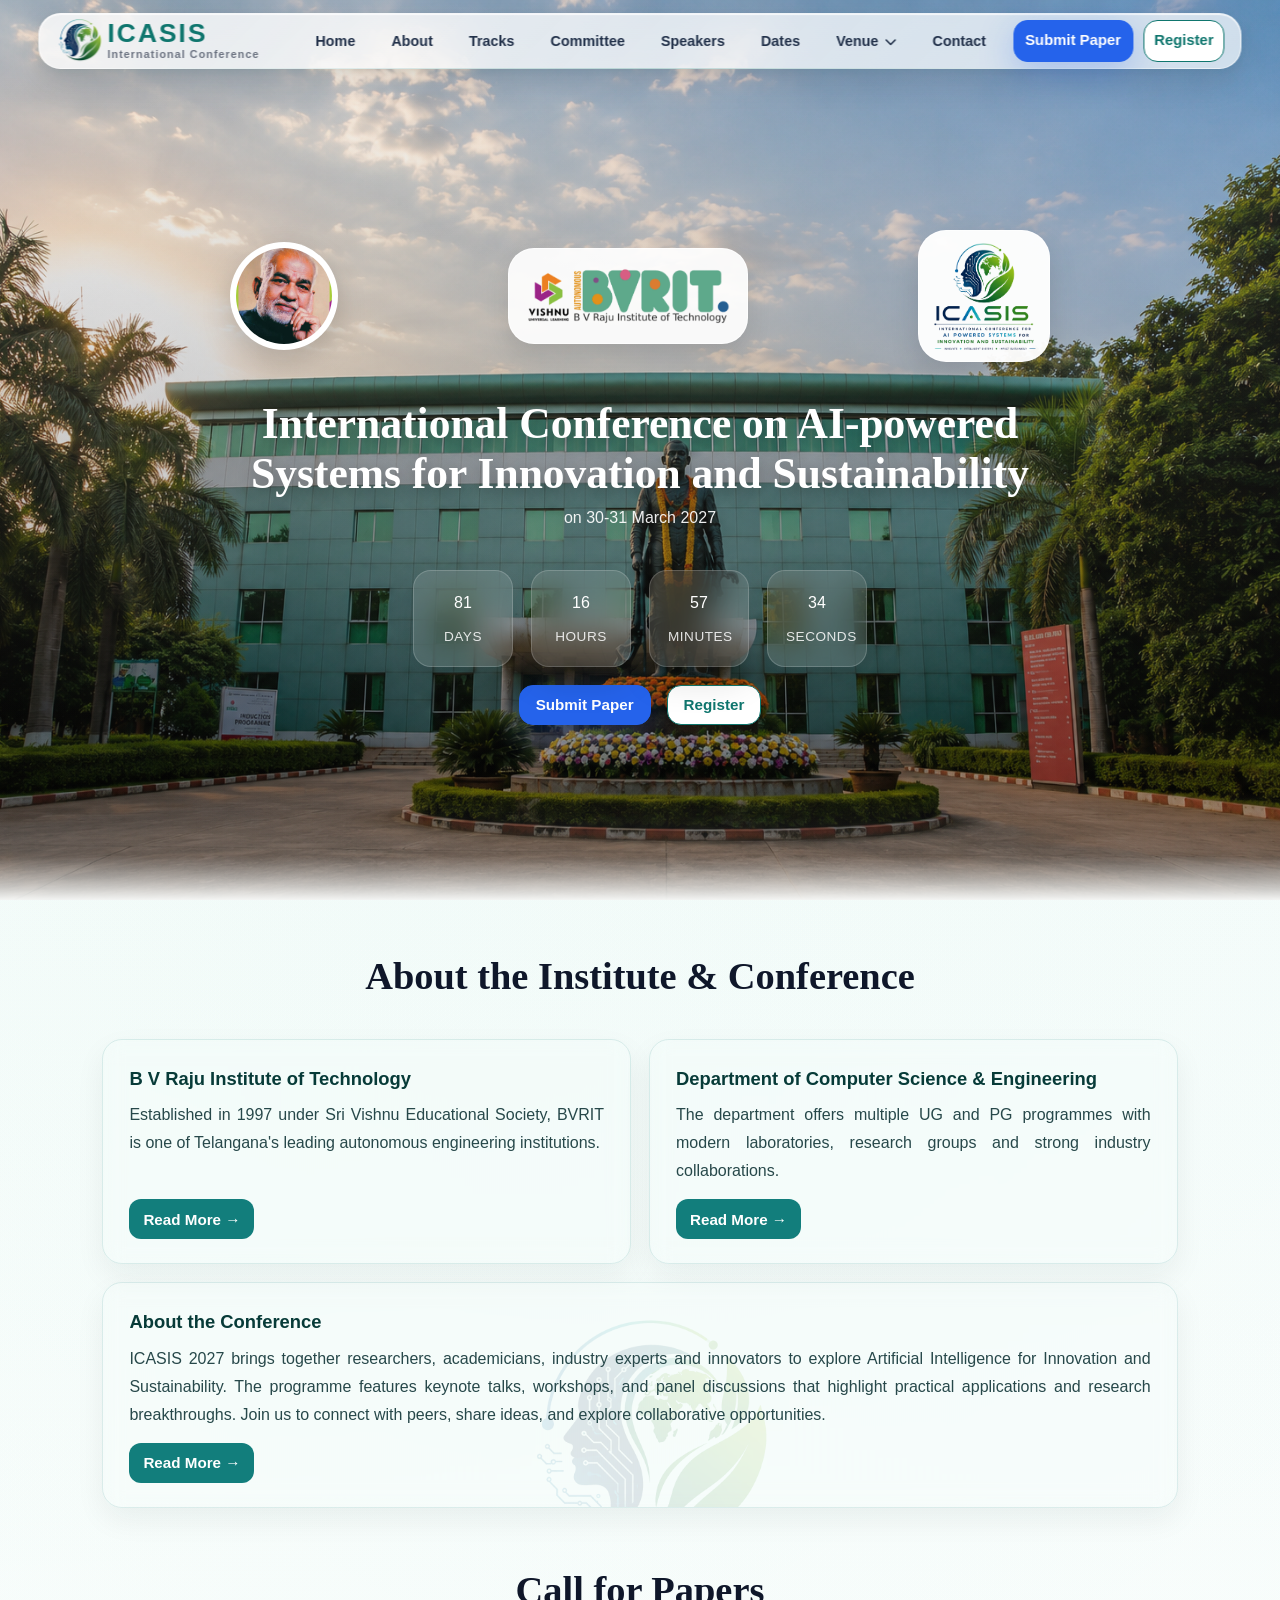
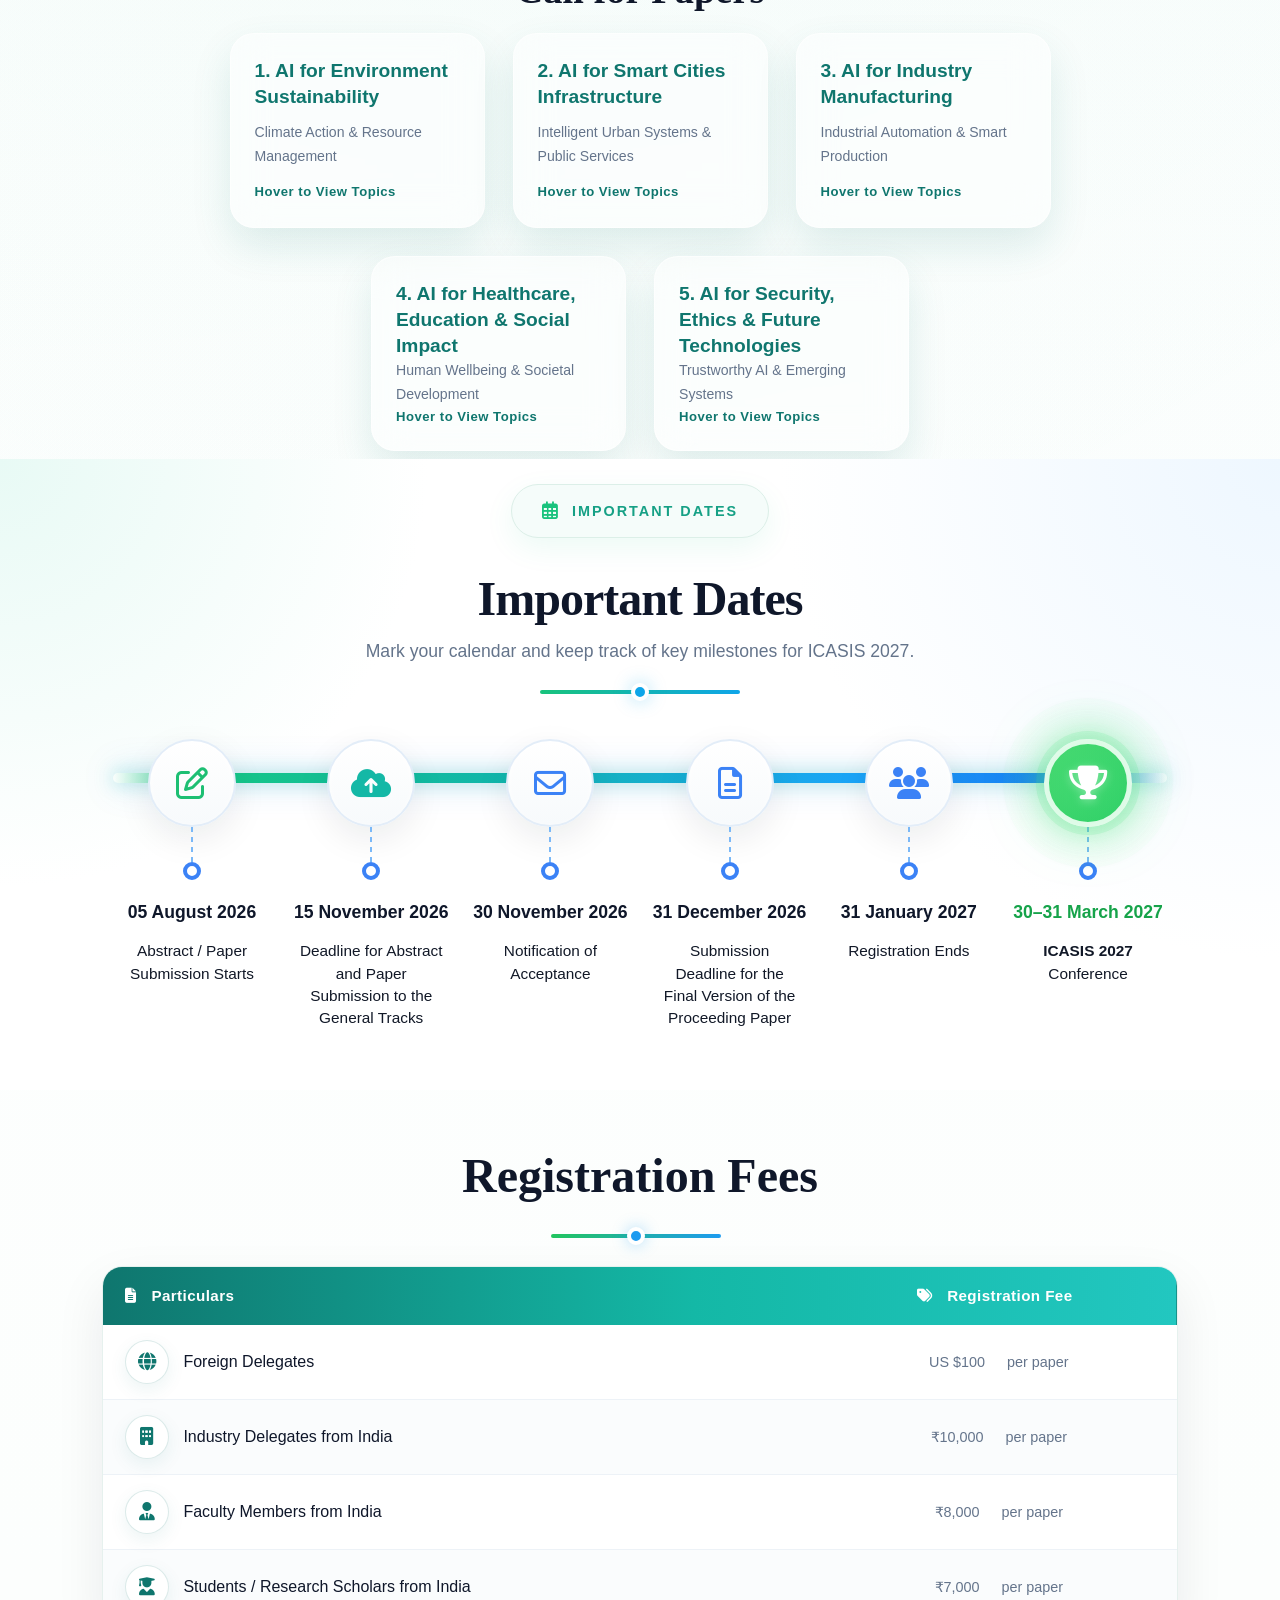
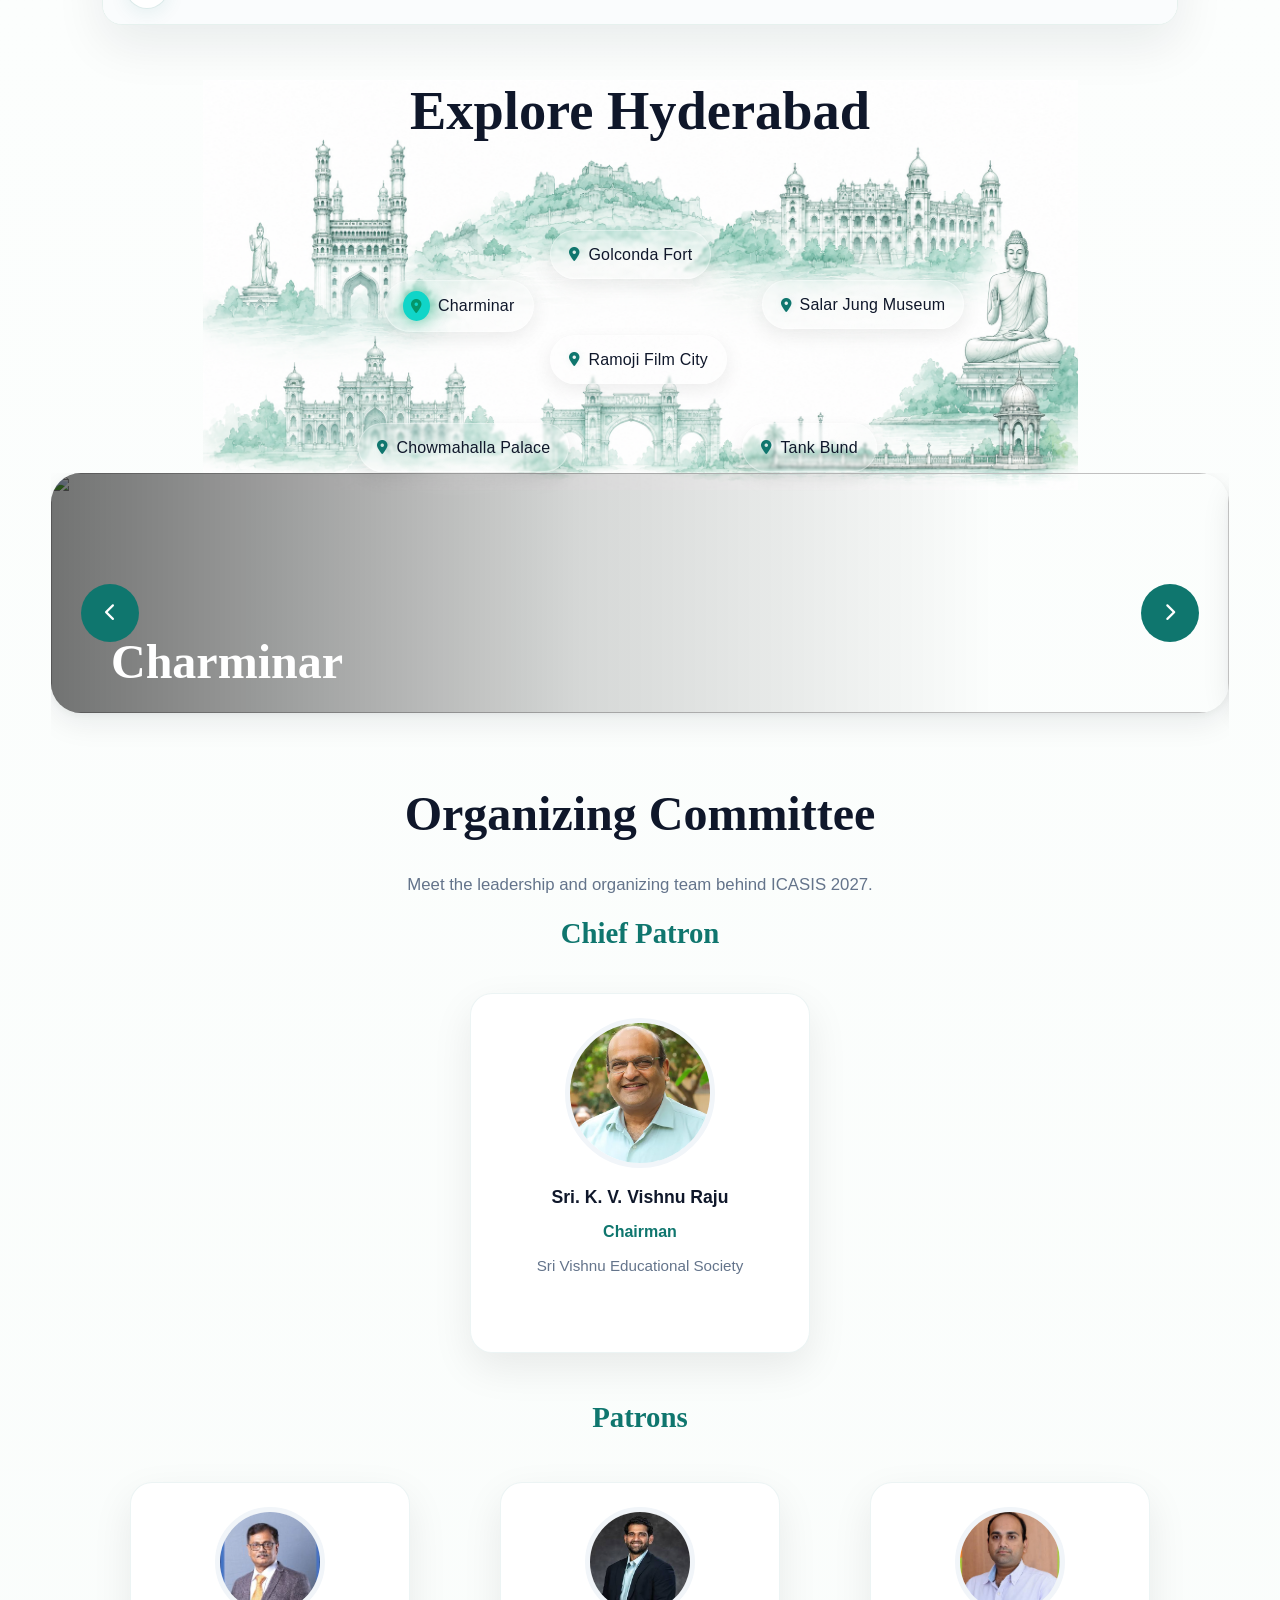
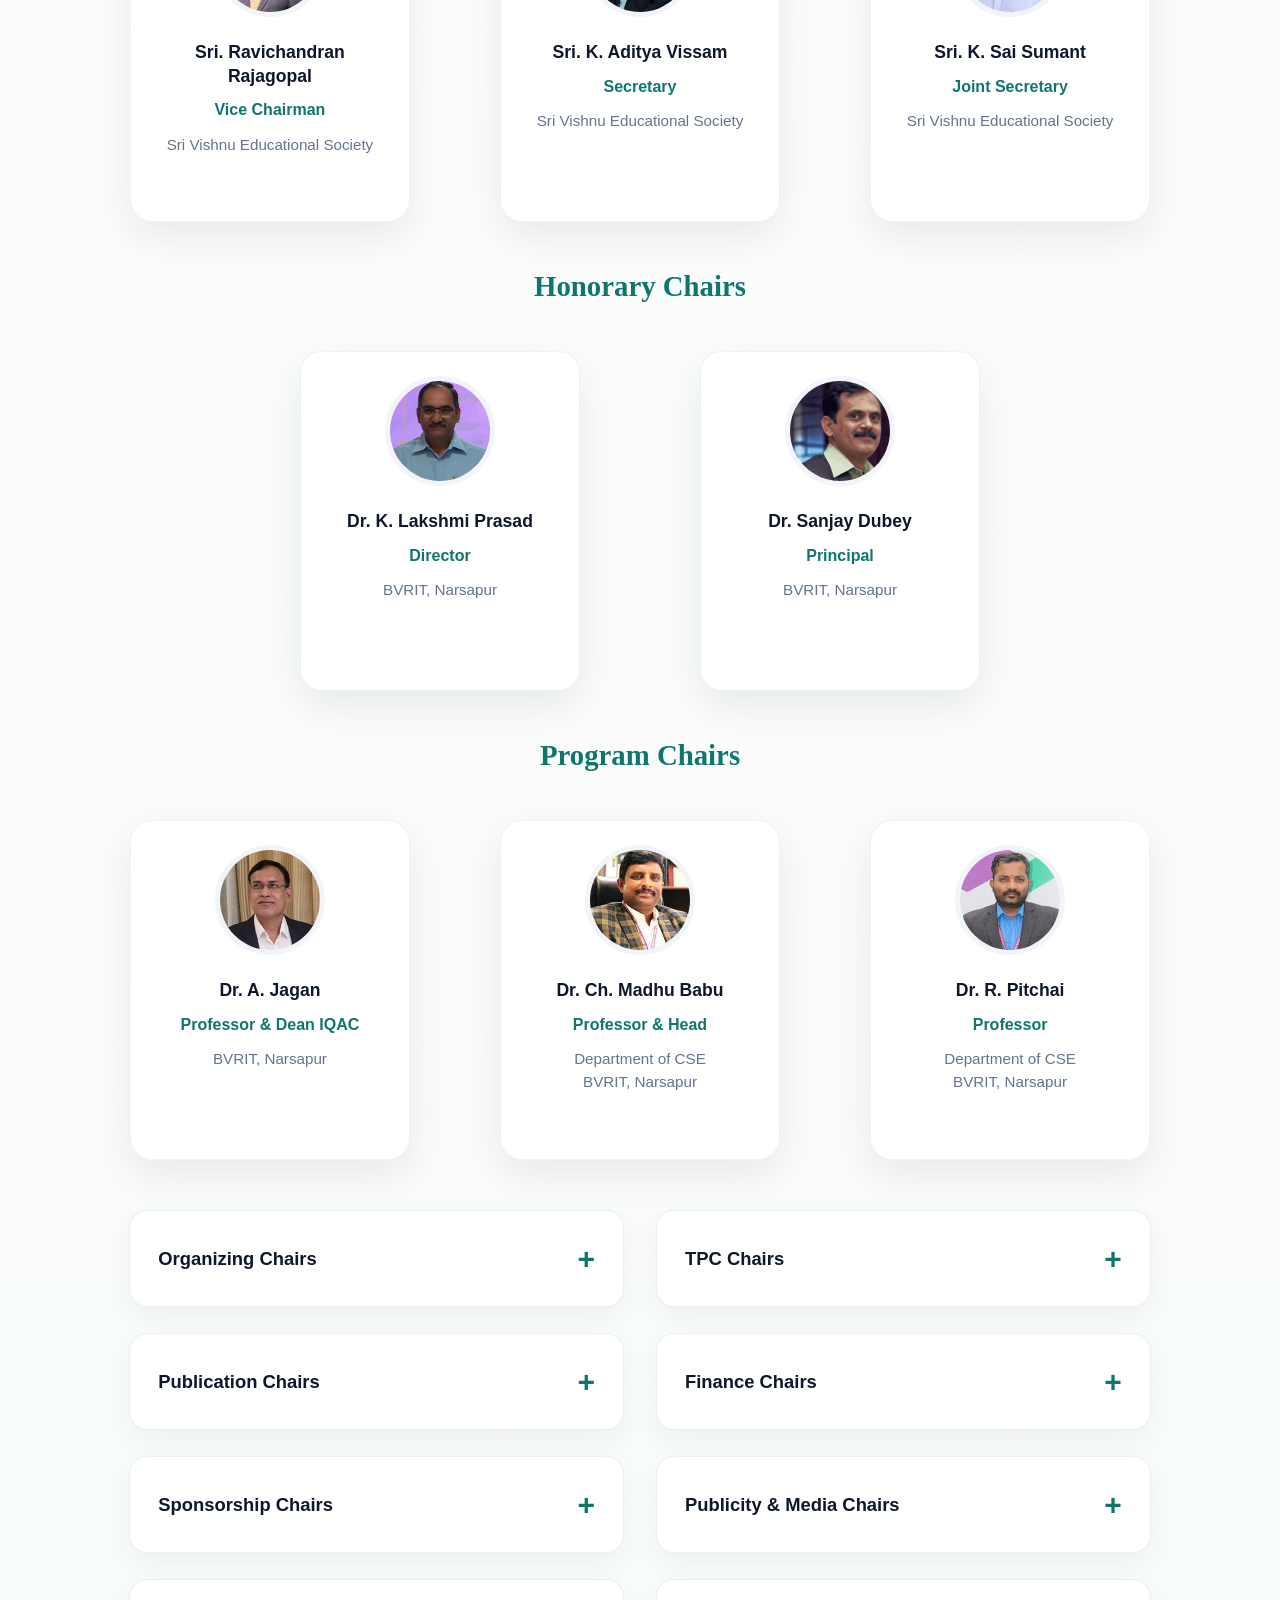
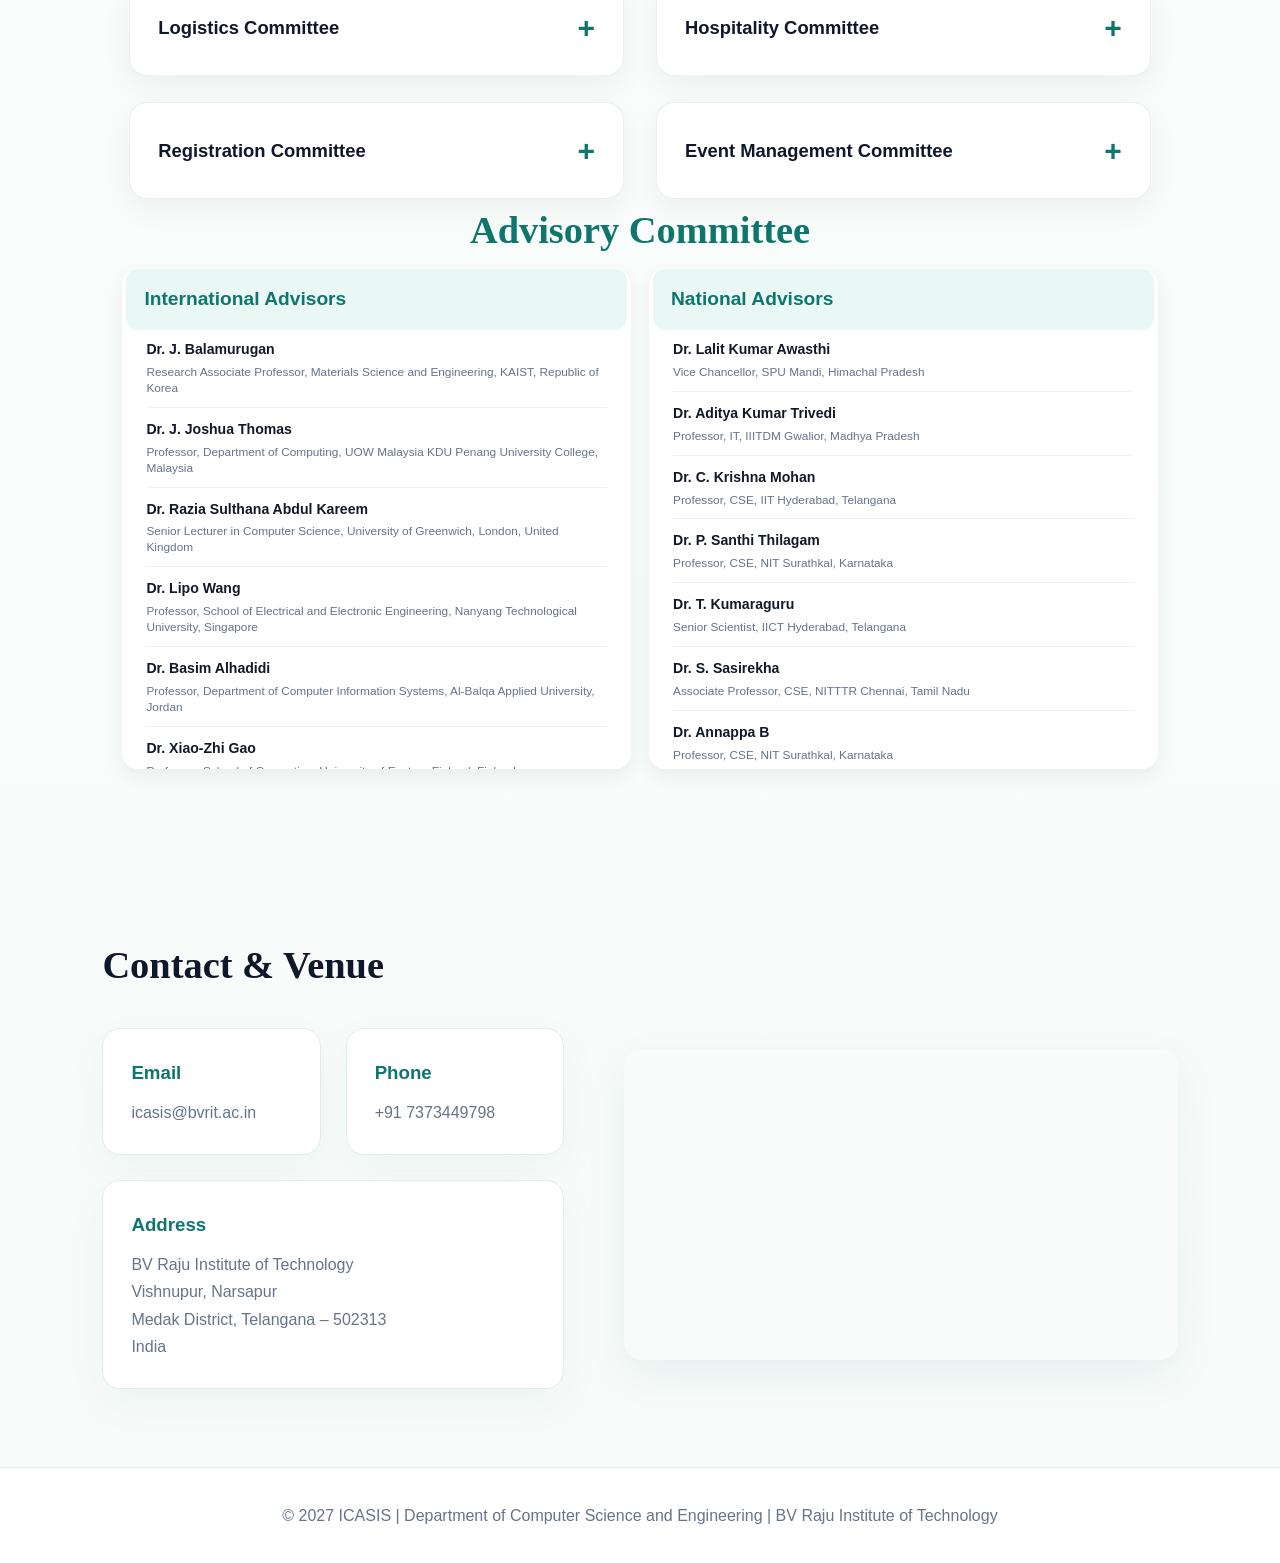
==== commit ed473bf1: "Redirect submission link to submission page" ====
--- a/index.html
+++ b/index.html
@@ -1726,7 +1726,7 @@
     <script>
 window.addEventListener("DOMContentLoaded", () => {
     if (window.location.hash === "#submission") {
-        window.location.replace("submission.html");
+        window.location.replace("submit-paper.html");
     }
 });
 </script>
